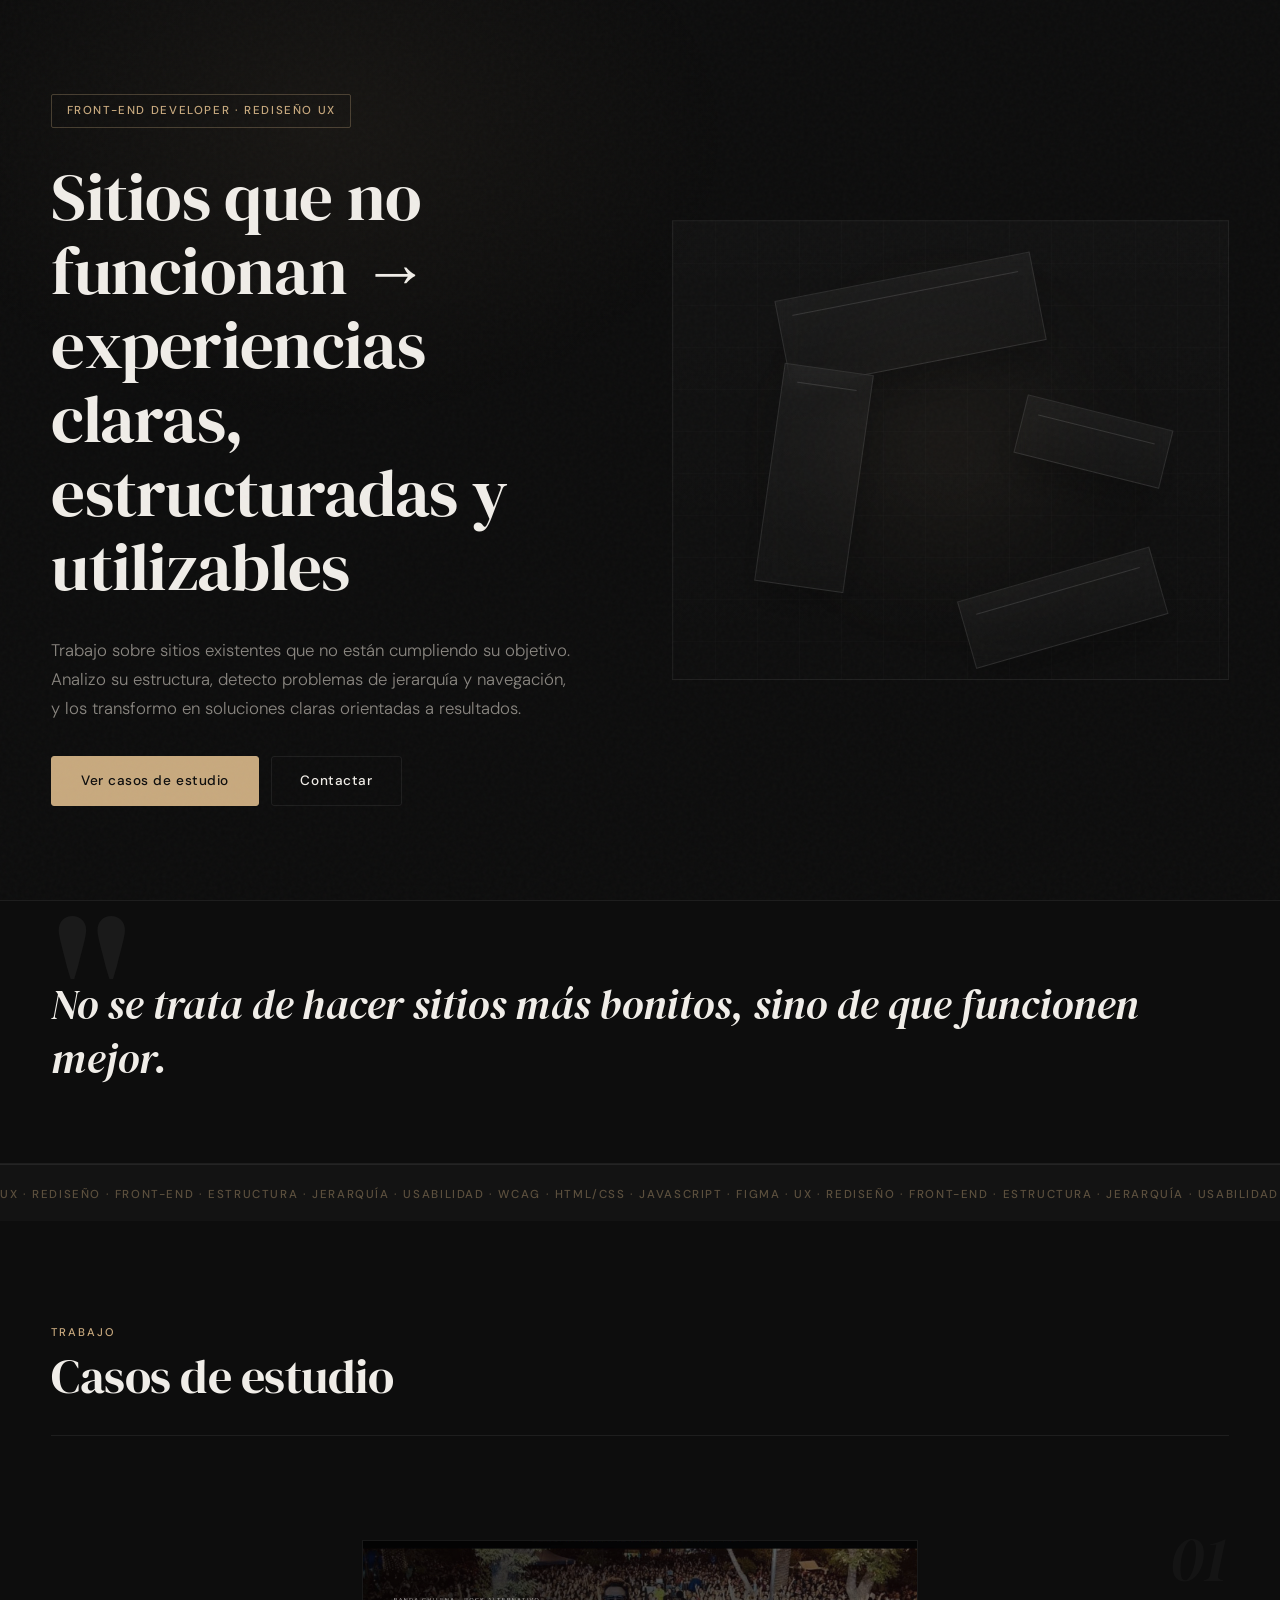
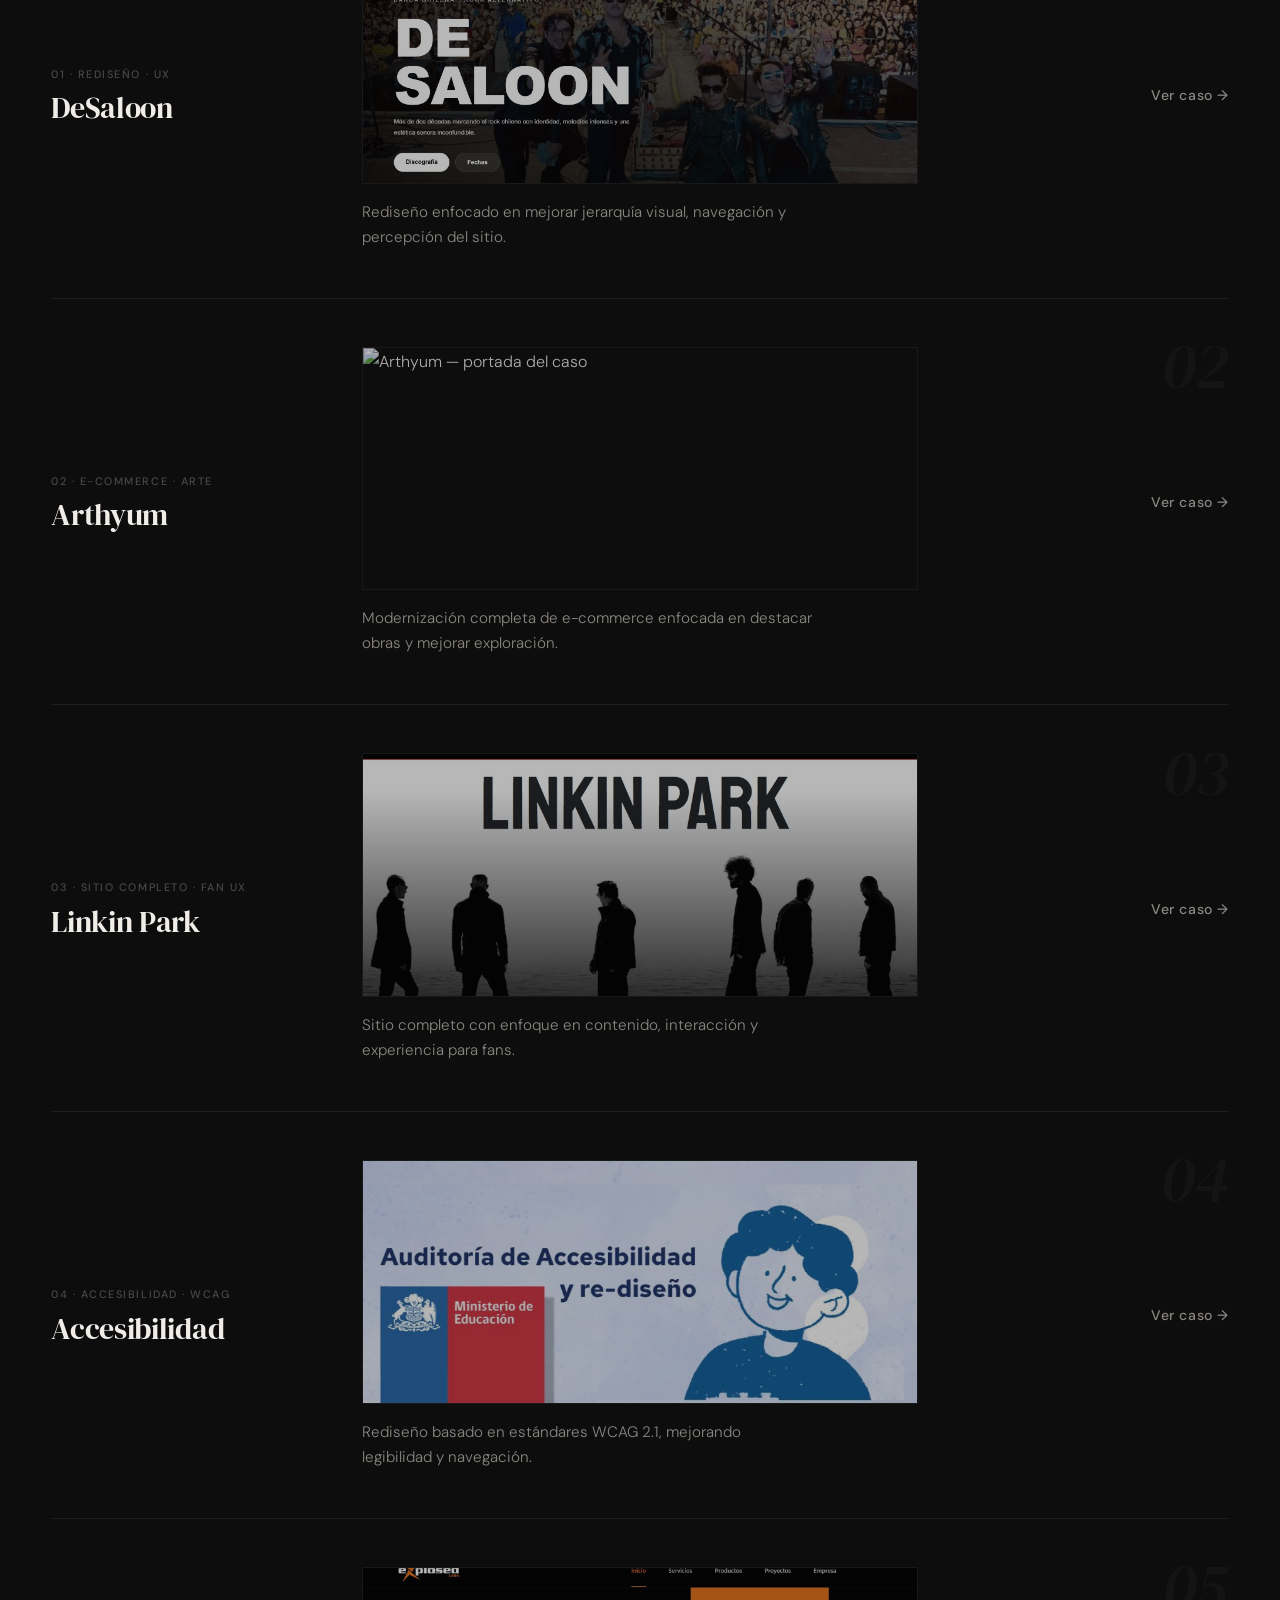
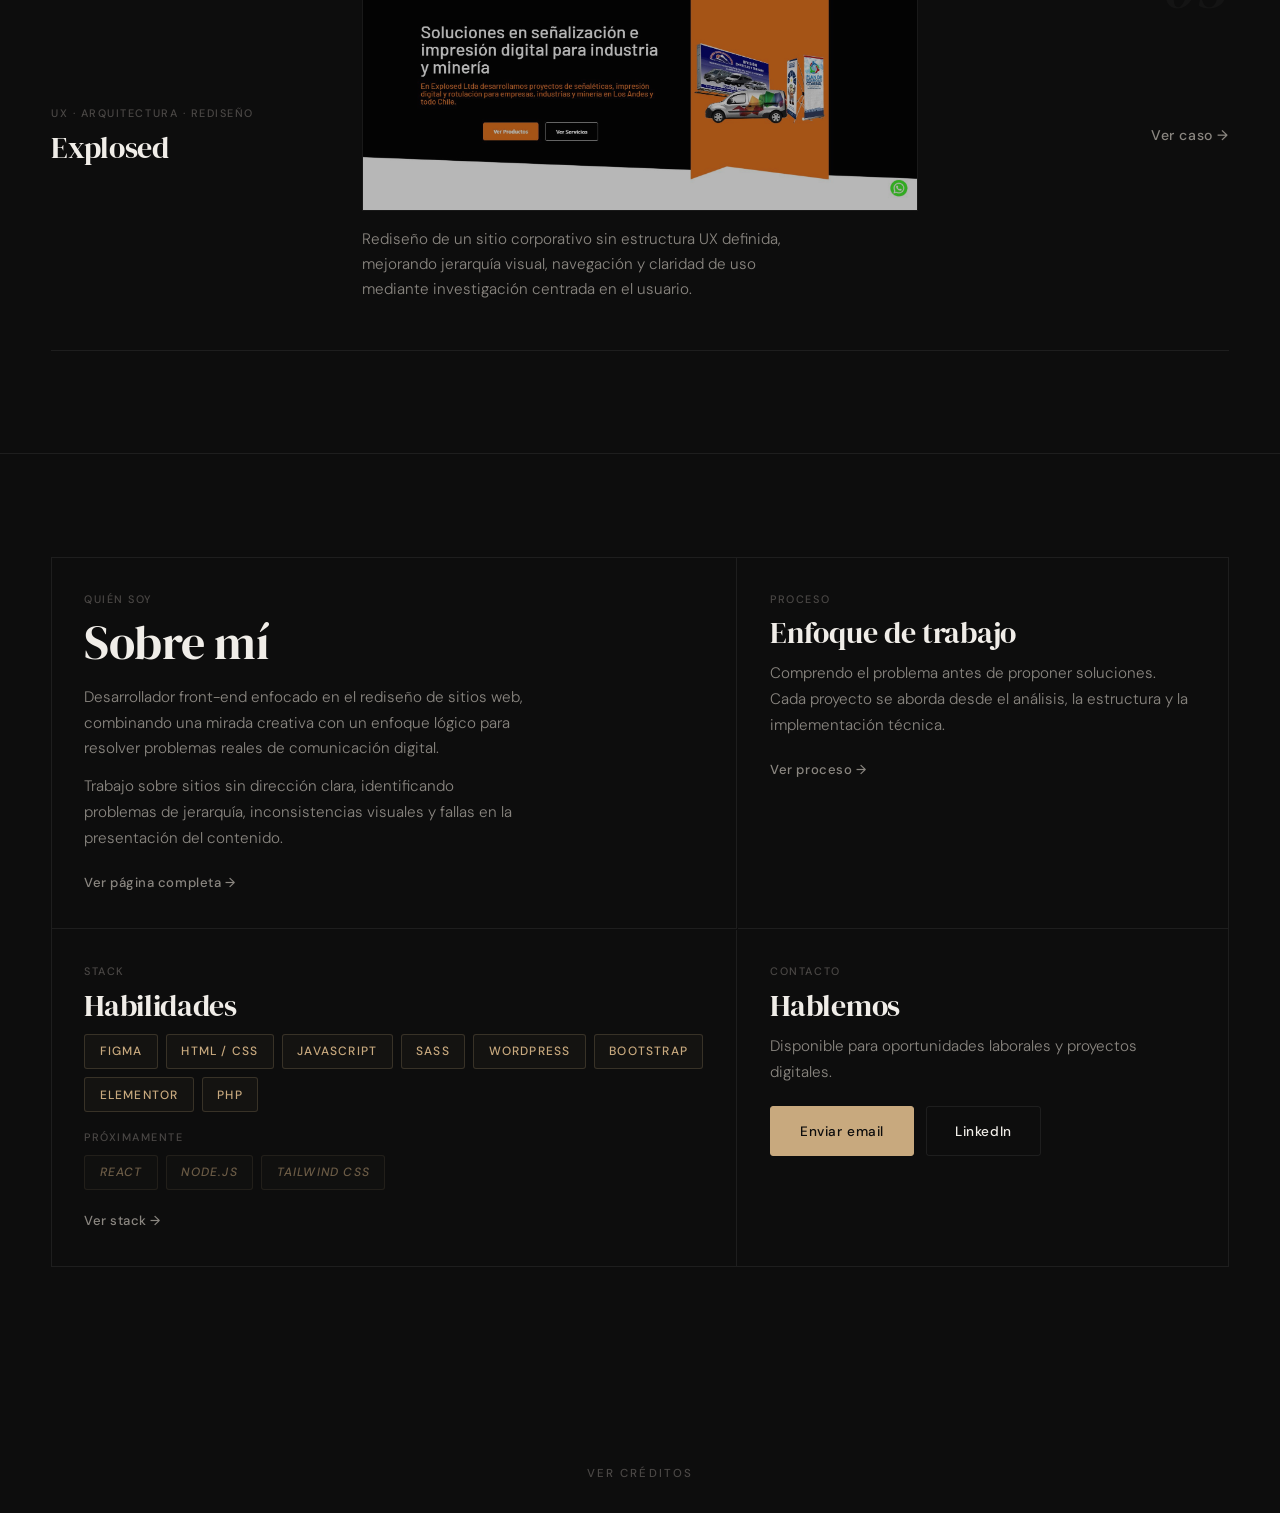
==== index.html @ 5fddbcd9 "lol" ====
<!DOCTYPE html>
<html lang="es">

<head>
    <meta charset="UTF-8">
    <title>Benjamín Sánchez — Front-end Developer</title>
    <meta name="viewport" content="width=device-width, initial-scale=1.0">
    <link href="https://fonts.googleapis.com/css2?family=DM+Sans:wght@300;400;500&family=DM+Serif+Display&display=swap"
        rel="stylesheet">
    <link rel="stylesheet" href="styles.css">
</head>

<body>

    <!-- HERO -->
    <header class="hero">
        <div class="hero-left">

            <p class="tag">Front-end Developer · Rediseño UX</p>

            <h1>
                Sitios que no funcionan →<br>
                experiencias claras, estructuradas y utilizables
            </h1>

            <p class="hero-desc">
                Trabajo sobre sitios existentes que no están cumpliendo su objetivo.
                Analizo su estructura, detecto problemas de jerarquía y navegación,
                y los transformo en soluciones claras orientadas a resultados.
            </p>

            <div class="hero-cta">
                <a href="#casos" class="btn">Ver casos de estudio</a>
                <a href="#contacto" class="btn btn-ghost">Contactar</a>
            </div>

        </div>

        <!--  <div class="hero-right">
            <div class="hero-visual-grid"></div>
        </div> -->


        <div class="hero-right">

            <div class="hero-system">

                <!-- GRID -->
                <div class="system-grid"></div>

                <!-- GUIDE LINES -->
                <div class="guide horizontal"></div>
                <div class="guide vertical"></div>

                <!-- MODULES -->
                <div class="module module-1">
                    <span></span>
                </div>

                <div class="module module-2">
                    <span></span>
                </div>

                <div class="module module-3">
                    <span></span>
                </div>

                <div class="module module-4">
                    <span></span>
                </div>

                <!-- LABEL -->
                <div class="system-label">
                    UX STRUCTURE DETECTED
                </div>

            </div>

        </div>

    </header>

    <main>
        <!-- STATEMENT -->
        <section class="statement">
            <p>
                No se trata de hacer sitios más bonitos,
                sino de que funcionen mejor.
            </p>
        </section>

        <!-- CASOS -->
        <section id="casos" class="cases">

            <div class="cases-header">
                <p class="small">Trabajo</p>
                <h2>Casos de estudio</h2>
            </div>

            <!-- CASE 1 -->
            <article class="case">
                <div class="case-meta">
                    <span class="case-tag">Rediseño · UX</span>
                    <h3>DeSaloon</h3>
                </div>

                <div class="case-visual">
                    <div class="case-cover">
                        <a href="desaloon.html"><img src="assets/imgs/desaloon/hero.JPG"
                                alt="DeSaloon — portada del caso" loading="lazy">
                        </a>
                    </div>
                    <div class="case-desc">
                        <p>Rediseño enfocado en mejorar jerarquía visual, navegación y percepción del sitio.</p>
                    </div>
                </div>

                <div class="case-link">
                    <a href="desaloon.html">Ver caso →</a>
                </div>
            </article>

            <!-- CASE 2 -->
            <article class="case">
                <div class="case-meta">
                    <span class="case-tag">E-commerce · Arte</span>
                    <h3>Arthyum</h3>
                </div>

                <div class="case-visual">
                    <div class="case-cover">
                        <img src="assets/imgs/artyum/heroearty.JPG" alt="Arthyum — portada del caso" loading="lazy">
                    </div>
                    <div class="case-desc">
                        <p>Modernización completa de e-commerce enfocada en destacar obras y mejorar exploración.</p>
                    </div>
                </div>

                <div class="case-link">
                    <a href="Artyum.html">Ver caso →</a>
                </div>
            </article>

            <!-- CASE 3 -->
            <article class="case">
                <div class="case-meta">
                    <span class="case-tag">Sitio completo · Fan UX</span>
                    <h3>Linkin Park</h3>
                </div>

                <div class="case-visual">
                    <div class="case-cover">
                        <img src="assets/imgs/lnkpark/portafolp.JPG" alt="Linkin Park — portada del caso"
                            loading="lazy">
                    </div>
                    <div class="case-desc">
                        <p>Sitio completo con enfoque en contenido, interacción y experiencia para fans.</p>
                    </div>
                </div>

                <div class="case-link">
                    <a href="Linkpark.html">Ver caso →</a>
                </div>
            </article>

            <!-- CASE 4 -->
            <article class="case">
                <div class="case-meta">
                    <span class="case-tag">Accesibilidad · WCAG</span>
                    <h3>Accesibilidad</h3>
                </div>

                <div class="case-visual">
                    <div class="case-cover">
                        <img src="assets/imgs/acces/heroaces.JPG" alt="Accesibilidad — portada del caso" loading="lazy">
                    </div>
                    <div class="case-desc">
                        <p>Rediseño basado en estándares WCAG 2.1, mejorando legibilidad y navegación.</p>
                    </div>
                </div>

                <div class="case-link">
                    <a href="Acces.html">Ver caso →</a>
                </div>
            </article>

            <article class="case">
                <div class="case-meta">
                    <span class="case-tag">UX · Arquitectura · Rediseño</span>
                    <h3>Explosed</h3>
                </div>

                <div class="case-visual">
                    <div class="case-cover">
                        <img src="assets/imgs/Explosed/Explosedhero.JPG" alt="Explosed — portada del caso"
                            loading="lazy">
                    </div>

                    <div class="case-desc">
                        <p>Rediseño de un sitio corporativo sin estructura UX definida, mejorando jerarquía visual,
                            navegación y claridad de uso mediante investigación centrada en el usuario.</p>
                    </div>
                </div>

                <div class="case-link">
                    <a href="Explosed.html">Ver caso →</a>
                </div>
            </article>

        </section>

        <!-- PERFIL -->
        <section class="profile" id="sobre">
            <div class="profile-grid">

                <!-- BIO -->
                <div class="profile-card profile-bio">
                    <span class="card-label">Quién soy</span>
                    <h2>Sobre mí</h2>
                    <p>Desarrollador front-end enfocado en el rediseño de sitios web, combinando una mirada creativa con
                        un enfoque lógico para resolver problemas reales de comunicación digital.</p>
                    <p>Trabajo sobre sitios sin dirección clara, identificando problemas de jerarquía, inconsistencias
                        visuales y fallas en la presentación del contenido.</p>
                    <a href="perfil.html#sobre" class="card-link">Ver página completa →</a>
                </div>

                <!-- MÉTODO -->
                <div class="profile-card profile-method">
                    <span class="card-label">Proceso</span>
                    <h3>Enfoque de trabajo</h3>
                    <p>Comprendo el problema antes de proponer soluciones. Cada proyecto se aborda desde el análisis, la
                        estructura y la implementación técnica.</p>
                    <a href="perfil.html#metodo" class="card-link">Ver proceso →</a>
                </div>

                <!-- SKILLS -->
                <div class="profile-card profile-skills">
                    <span class="card-label">Stack</span>
                    <h3>Habilidades</h3>
                    <ul class="profile-skills-list">
                        <li>Figma</li>
                        <li>HTML / CSS</li>
                        <li>JavaScript</li>
                        <li>Sass</li>
                        <li>WordPress</li>
                        <li>Bootstrap</li>
                        <li>Elementor</li>
                        <li>PHP</li>
                    </ul>
                    <span class="card-label" style="margin-top: 1rem; display: block;">Próximamente</span>
                    <ul class="profile-skills-list profile-skills-soon">
                        <li>React</li>
                        <li>Node.js</li>
                        <li>Tailwind CSS</li>
                    </ul>
                    <a href="perfil.html#habilidades" class="card-link">Ver stack →</a>
                </div>

                <!-- CONTACTO -->
                <div class="profile-card profile-contact">
                    <span class="card-label">Contacto</span>
                    <h3>Hablemos</h3>
                    <p>Disponible para oportunidades laborales y proyectos digitales.</p>
                    <div class="profile-contact-links">
                        <a href="mailto:tu@email.com" class="btn">Enviar email</a>
                        <a href="#" class="btn btn-ghost">LinkedIn</a>
                    </div>
                </div>

            </div>
        </section>

        <!-- ========================================
     OPEN CREDITS BUTTON
======================================== -->

        <div class="credits-trigger-wrap">
            <button class="credits-trigger" id="openCredits">
                Ver créditos
            </button>
        </div>

        <!-- ========================================
     CREDITS MODAL
======================================== -->

        <div class="credits-modal" id="creditsModal">

            <!-- CLOSE -->
            <button class="credits-close" id="closeCredits">
                ✕
            </button>

            <!-- FILM GRAIN -->
            <div class="credits-noise"></div>

            <!-- CONTENT -->
            <div class="credits-scroll">

                <div class="credits-block">

                    <p class="credits-small">
                        Portafolio diseñado y desarrollado por
                    </p>

                    <h2 class="credits-name">
                        Benjamín Sánchez
                    </h2>

                </div>

                <div class="credits-block">

                    <p class="credits-role">
                        UX Research
                    </p>

                    <p class="credits-role">
                        Front-end Development
                    </p>

                    <p class="credits-role">
                        UI Systems
                    </p>

                    <p class="credits-role">
                        Performance Optimization
                    </p>

                    <p class="credits-role">
                        Information Architecture
                    </p>

                    <p class="credits-role">
                        Motion & Interaction
                    </p>

                </div>

                <div class="credits-block">

                    <p class="credits-title">
                        Agradecimientos
                    </p>

                    <p class="credits-text">
                        A mi pareja que estuvo en los altos y bajos. Por su confianza, su apoyo y su paciencia, Te amo
                        vida mia
                    </p>

                    <p class="credits-text">
                        A mi Madre y a mi Padre
                    </p>

                    <p class="credits-text">
                        A mi circulo de amigos, gracias tambien por el apoyo, por los buenos y malos momentos, he
                        drisfrutado cada momento, gracias Martín, Maxi, Matias, Yhojan
                    </p>

                    <p class="credits-text">
                        A las personas que están, a los que no están, a los lejanos, a los que fueron, a los que
                        pasaron.
                    </p>

                    <p class="credits-text">
                        A mis profesores de todos los años, fueron increíbles
                    </p>

                    <p class="credits-text">
                        Y a todos los sitios mal estructurados
                        que me dieron algo que resolver.
                    </p>

                </div>

                <div class="credits-block">

                    <p class="credits-ending">
                        No more sections below.
                    </p>

                </div>

            </div>

        </div>

    </main>
    <footer></footer>
    <script src="script.js"></script>
</body>

</html>
---- styles.css ----
@import url('https://fonts.googleapis.com/css2?family=DM+Sans:ital,opsz,wght@0,9..40,300;0,9..40,400;0,9..40,500;1,9..40,300&family=DM+Serif+Display:ital@0;1&display=swap');

/* ── TOKENS ─────────────────────────────────────────── */
:root {
    --bg: #0d0d0d;
    --surface: #131313;
    --surface-2: #1a1a1a;
    --border: rgba(255, 255, 255, 0.07);
    --text: #f0ede8;
    --text-muted: #8a8680;
    --text-dim: #4a4745;
    --accent: #d4c5a9;
    /* warm parchment */
    --accent-2: #c8a97e;
    /* gold */
    --accent-hot: #e8d5a3;
    --serif: 'DM Serif Display', Georgia, serif;
    --sans: 'DM Sans', system-ui, sans-serif;
    --gap: clamp(4rem, 8vw, 9rem);
    --container: min(1200px, 92vw);
    --radius: 3px;
    --ease: cubic-bezier(0.16, 1, 0.3, 1);
}

/* ── RESET ───────────────────────────────────────────── */
*,
*::before,
*::after {
    box-sizing: border-box;
    margin: 0;
    padding: 0;
}

html {
    font-size: 16px;
    scroll-behavior: smooth;
    -webkit-font-smoothing: antialiased;
}

body {
    background-color: var(--bg);
    color: var(--text);
    font-family: var(--sans);
    font-weight: 300;
    line-height: 1.7;
    overflow-x: hidden;
}

/* Grain overlay — adds tactile depth */
body::before {
    content: '';
    position: fixed;
    inset: 0;
    background-image: url("data:image/svg+xml,%3Csvg viewBox='0 0 256 256' xmlns='http://www.w3.org/2000/svg'%3E%3Cfilter id='noise'%3E%3CfeTurbulence type='fractalNoise' baseFrequency='0.9' numOctaves='4' stitchTiles='stitch'/%3E%3C/filter%3E%3Crect width='100%25' height='100%25' filter='url(%23noise)' opacity='1'/%3E%3C/svg%3E");
    opacity: 0.028;
    pointer-events: none;
    z-index: 9999;
}

/* ── TYPOGRAPHY ──────────────────────────────────────── */
h1,
h2,
h3 {
    font-family: var(--serif);
    font-weight: 400;
    line-height: 1.1;
    letter-spacing: -0.01em;
}

h1 {
    font-size: clamp(2.4rem, 5.5vw, 4.2rem);
    color: var(--text);
}

h2 {
    font-size: clamp(2rem, 4vw, 3rem);
    color: var(--text);
}

h3 {
    font-size: clamp(1.4rem, 2.5vw, 1.9rem);
}

p {
    font-size: clamp(0.95rem, 1.5vw, 1.05rem);
    color: var(--text-muted);
    max-width: 60ch;
}

.small {
    font-family: var(--sans);
    font-size: 0.7rem;
    font-weight: 500;
    letter-spacing: 0.18em;
    text-transform: uppercase;
    color: var(--accent-2);
}

a {
    color: inherit;
    text-decoration: none;
}

/* ── BUTTONS ─────────────────────────────────────────── */
.btn {
    display: inline-flex;
    align-items: center;
    gap: 0.5rem;
    padding: 0.8rem 1.8rem;
    font-family: var(--sans);
    font-size: 0.85rem;
    font-weight: 500;
    letter-spacing: 0.04em;
    background: var(--accent-2);
    color: var(--bg);
    border: 1px solid var(--accent-2);
    border-radius: var(--radius);
    cursor: pointer;
    transition: background 0.25s var(--ease), color 0.25s var(--ease), transform 0.2s var(--ease), box-shadow 0.25s var(--ease);
    white-space: nowrap;
    cursor: none;
}

.btn:hover {
    background: var(--accent-hot);
    border-color: var(--accent-hot);
    transform: translateY(-1px);
    box-shadow: 0 8px 24px rgba(200, 169, 126, 0.2);
}

.btn-ghost {
    background: transparent;
    color: var(--text);
    border-color: var(--border);
}

.btn-ghost:hover {
    background: var(--surface-2);
    border-color: var(--text-dim);
    color: var(--text);
    box-shadow: none;
}

/* ── HERO ────────────────────────────────────────────── */
.hero {
    min-height: 100svh;
    display: grid;
    grid-template-columns: 1fr 1fr;
    align-items: center;
    gap: 4rem;
    padding: clamp(5rem, 10vh, 8rem) calc((100vw - var(--container)) / 2);
    padding-left: max(4vw, calc((100vw - var(--container)) / 2));
    padding-right: max(4vw, calc((100vw - var(--container)) / 2));
    position: relative;
    overflow: hidden;
}

/* Subtle radial glow top-left */
.hero::after {
    content: '';
    position: absolute;
    top: -20%;
    left: -10%;
    width: 70%;
    height: 70%;
    background: radial-gradient(ellipse at center, rgba(200, 169, 126, 0.06) 0%, transparent 65%);
    pointer-events: none;
}

.hero-left {
    display: flex;
    flex-direction: column;
    gap: 2rem;
    position: relative;
    z-index: 1;
    animation: fadeUp 0.9s var(--ease) both;
}

.tag {
    display: inline-block;
    font-size: 0.72rem;
    font-weight: 500;
    letter-spacing: 0.14em;
    text-transform: uppercase;
    color: var(--accent-2);
    padding: 0.4rem 0.9rem;
    border: 1px solid rgba(200, 169, 126, 0.3);
    border-radius: 2px;
    width: fit-content;
    animation: fadeUp 0.9s 0.1s var(--ease) both;
}

.hero-left h1 {
    animation: fadeUp 0.9s 0.2s var(--ease) both;
}

/* The → arrow in h1 — accent color */
.hero-left h1 .arrow,
.hero h1 {
    color: var(--text);
}

.hero-desc {
    font-size: clamp(0.95rem, 1.4vw, 1.05rem);
    line-height: 1.75;
    color: var(--text-muted);
    max-width: 48ch;
    animation: fadeUp 0.9s 0.3s var(--ease) both;
}

.hero-cta {
    display: flex;
    flex-wrap: wrap;
    gap: 0.75rem;
    animation: fadeUp 0.9s 0.4s var(--ease) both;
}

/* Hero right — abstract visual grid */

/* =========================================
   HERO RIGHT
========================================= */

.hero-right {
    position: relative;
    height: 520px;

    display: flex;
    align-items: center;
    justify-content: center;

    overflow: hidden;
}

/* =========================================
   SYSTEM CONTAINER
========================================= */

.hero-system {
    position: relative;

    width: 100%;
    max-width: 560px;
    height: 460px;

    border: 1px solid rgba(255, 255, 255, .06);

    background:
        linear-gradient(180deg,
            rgba(255, 255, 255, .02),
            rgba(255, 255, 255, .005));

    overflow: hidden;

    cursor: pointer;

    transition:
        border-color .8s ease,
        background .8s ease;
}

/* =========================================
   GRID
========================================= */

.system-grid {
    position: absolute;
    inset: 0;

    background:
        linear-gradient(var(--border) 1px, transparent 1px),
        linear-gradient(90deg, var(--border) 1px, transparent 1px);

    background-size: 42px 42px;

    opacity: .18;

    transition: opacity .8s ease;
    cursor: none;
}

/* =========================================
   GUIDES
========================================= */

.guide {
    position: absolute;

    opacity: 0;

    transition:
        opacity .8s ease,
        transform .8s ease;
}

/* HORIZONTAL */

.horizontal {
    top: 92px;
    left: 0;

    width: 100%;
    height: 1px;

    background:
        linear-gradient(90deg,
            transparent,
            rgba(200, 169, 126, .5),
            transparent);

    transform: scaleX(.3);
}

/* VERTICAL */

.vertical {
    top: 0;
    left: 52%;

    width: 1px;
    height: 100%;

    background:
        linear-gradient(transparent,
            rgba(200, 169, 126, .45),
            transparent);

    transform: scaleY(.3);
}

/* =========================================
   MODULES
========================================= */

.module {
    position: absolute;

    border: 1px solid rgba(255, 255, 255, .09);

    background:
        linear-gradient(180deg,
            rgba(255, 255, 255, .04),
            rgba(255, 255, 255, .015));

    backdrop-filter: blur(10px);

    box-shadow:
        0 20px 40px rgba(0, 0, 0, .25);

    transition:
        transform 1s cubic-bezier(.22, 1, .36, 1),
        width 1s cubic-bezier(.22, 1, .36, 1),
        height 1s cubic-bezier(.22, 1, .36, 1),
        border-color .8s ease,
        opacity .8s ease;
}

/* INTERNAL UI LINE */

.module span {
    position: absolute;

    left: 14px;
    right: 14px;
    top: 16px;

    height: 1px;

    background: rgba(255, 255, 255, .12);
}

/* =========================================
   CHAOTIC STATE
========================================= */

/* MAIN BLOCK */

.module-1 {
    width: 260px;
    height: 90px;

    top: 70px;
    left: 80px;

    transform:
        rotate(-11deg) translate(30px, -10px);
    cursor: none;
}

/* FLOATING CARD */

.module-2 {
    width: 150px;
    height: 60px;

    top: 210px;
    left: 320px;

    transform:
        rotate(14deg) translate(20px, -25px);
    cursor: none;
}

/* BROKEN SIDEBAR */

.module-3 {
    width: 90px;
    height: 220px;

    top: 120px;
    left: 120px;

    transform:
        rotate(8deg) translate(-20px, 30px);
    cursor: none;
}

/* RANDOM ELEMENT */

.module-4 {
    width: 200px;
    height: 70px;

    bottom: 50px;
    right: 90px;

    transform:
        rotate(-16deg) translate(20px, 20px);
    cursor: none;
}

/* =========================================
   LABEL
========================================= */

.system-label {
    position: absolute;

    bottom: 24px;
    left: 24px;

    font-size: .72rem;
    letter-spacing: .18em;

    color: rgba(255, 255, 255, .2);

    font-family: monospace;

    opacity: 0;

    transform: translateY(10px);

    transition:
        opacity .8s ease,
        transform .8s ease;
    cursor: none;
}

/* =========================================
   HOVER = STRUCTURE FOUND
========================================= */

.hero-system:hover {
    border-color: rgba(200, 169, 126, .15);

    background:
        linear-gradient(180deg,
            rgba(255, 255, 255, .03),
            rgba(255, 255, 255, .01));
}

/* GRID STRONGER */

.hero-system:hover .system-grid {
    opacity: .42;
}

/* GUIDES APPEAR */

.hero-system:hover .guide {
    opacity: 1;
}

.hero-system:hover .horizontal {
    transform: scaleX(1);
}

.hero-system:hover .vertical {
    transform: scaleY(1);
}

/* =========================================
   ORDERED STATE
========================================= */

/* HEADER */

.hero-system:hover .module-1 {
    width: 320px;
    height: 70px;

    top: 60px;
    left: 60px;

    transform:
        rotate(0deg) translate(0, 0);
}

/* CONTENT */

.hero-system:hover .module-2 {
    width: 220px;
    height: 120px;

    top: 170px;
    left: 180px;

    transform:
        rotate(0deg) translate(0, 0);
}

/* SIDEBAR */

.hero-system:hover .module-3 {
    width: 90px;
    height: 220px;

    top: 133px;
    left: 60px;

    transform:
        rotate(0deg) translate(0, 0);
}

/* FOOTER */

.hero-system:hover .module-4 {
    width: 340px;
    height: 50px;

    bottom: 60px;
    left: 60px;

    transform:
        rotate(0deg) translate(0, 0);
}

/* CLEAN STRUCTURE */

.hero-system:hover .module {
    border-color: rgba(200, 169, 126, .18);
}

/* LABEL */

.hero-system:hover .system-label {
    opacity: 1;
    transform: translateY(0);
}

/* =========================================
   GLOW
========================================= */

.hero-system::before {
    content: '';

    position: absolute;

    width: 320px;
    height: 320px;

    top: 50%;
    left: 50%;

    transform: translate(-50%, -50%);

    background:
        radial-gradient(rgba(200, 169, 126, .08),
            transparent 72%);

    filter: blur(50px);

    pointer-events: none;
}

/* ── STATEMENT ───────────────────────────────────────── */
.statement {
    padding: clamp(4rem, 6vw, 6rem) max(4vw, calc((100vw - var(--container)) / 2));
    border-top: 1px solid var(--border);
    border-bottom: 1px solid var(--border);
    position: relative;
    overflow: hidden;
}

.statement::before {
    content: '"';
    position: absolute;
    left: max(2vw, calc((100vw - var(--container)) / 2));
    top: -0.5rem;
    font-family: var(--serif);
    font-size: 12rem;
    color: var(--surface-2);
    line-height: 1;
    pointer-events: none;
    z-index: 0;
}

.statement p {
    font-family: var(--serif);
    font-style: italic;
    font-size: clamp(1.6rem, 3.5vw, 2.6rem);
    color: var(--text);
    max-width: 49ch;
    line-height: 1.3;
    position: relative;
    z-index: 1;
}

/* ── CASES ───────────────────────────────────────────── */
/* ── CASES ───────────────────────────────────────────── */
.cases {
    padding: var(--gap) max(4vw, calc((100vw - var(--container)) / 2));
}

.cases-header {
    display: flex;
    flex-direction: column;
    gap: 0.5rem;
    margin-bottom: 3.5rem;
    padding-bottom: 2rem;
    border-bottom: 1px solid var(--border);
}

.case {
    display: grid;
    grid-template-columns: 1fr 2fr 1fr;
    align-items: center;
    gap: 2rem;
    padding: 3rem 0;
    border-bottom: 1px solid var(--border);
    cursor: default;
    transition: background 0.25s var(--ease);
    position: relative;
    cursor: none;
}

.case::before {
    content: '';
    position: absolute;
    inset: 0;
    background: linear-gradient(90deg, transparent, var(--surface) 30%, var(--surface) 70%, transparent);
    opacity: 0;
    transition: opacity 0.3s var(--ease);
    pointer-events: none;
}

.case:hover::before {
    opacity: 1;
}

/* ── META ──────────────────────────────────────────────── */
.case-meta {
    display: flex;
    flex-direction: column;
    gap: 0.5rem;
}

.case-tag {
    font-size: 0.68rem;
    font-weight: 500;
    letter-spacing: 0.14em;
    text-transform: uppercase;
    color: var(--text-dim);
}

.case-meta h3 {
    color: var(--text);
    transition: color 0.2s;
}

.case:hover .case-meta h3 {
    color: var(--accent-2);
}

/* ── VISUAL (cover + desc) ─────────────────────────────── */
.case-visual {
    display: flex;
    flex-direction: column;
    gap: 1rem;
}

/* Portada */
.case-cover {
    width: 100%;
    aspect-ratio: 16 / 7;
    overflow: hidden;
    border: 1px solid var(--border);
    opacity: 0.7;
    transition: opacity 0.4s var(--ease);
}

.case-cover img {
    width: 100%;
    height: 100%;
    object-fit: cover;
    display: block;
    transition: transform 0.6s var(--ease), filter 0.4s var(--ease);
    filter: grayscale(20%);
    cursor: none;
}

.case:hover .case-cover {
    opacity: 1;
}

.case:hover .case-cover img {
    transform: scale(1.03);
    filter: grayscale(0%);
}

/* Descripción */
.case-desc p {
    font-size: 0.95rem;
    line-height: 1.65;
    color: var(--text-muted);
    max-width: 45ch;
}

/* ── LINK ──────────────────────────────────────────────── */
.case-link {
    text-align: right;
}

.case-link a {
    font-size: 0.88rem;
    font-weight: 500;
    color: var(--text-muted);
    letter-spacing: 0.04em;
    position: relative;
    transition: color 0.2s var(--ease);
    padding-bottom: 2px;
    cursor: none;
}

.case-link a::after {
    content: '';
    position: absolute;
    bottom: 0;
    left: 0;
    width: 0;
    height: 1px;
    background: var(--accent-2);
    transition: width 0.3s var(--ease);
}

.case:hover .case-link a {
    color: var(--accent-2);
}

.case:hover .case-link a::after {
    width: 100%;
}

/* ── COUNTERS ──────────────────────────────────────────── */
.cases article:nth-child(2) .case-tag::before {
    content: '01 · ';
}

.cases article:nth-child(3) .case-tag::before {
    content: '02 · ';
}

.cases article:nth-child(4) .case-tag::before {
    content: '03 · ';
}

.cases article:nth-child(5) .case-tag::before {
    content: '04 · ';
}


/* ── PROFILE (unifica about / method / skills / contact) ── */

.profile {
    padding: var(--gap) max(4vw, calc((100vw - var(--container)) / 2));
    border-top: 1px solid var(--border);
}

/* ── GRID BENTO ─────────────────────────────────────────── */
.profile-grid {
    display: grid;
    grid-template-columns: 1.4fr 1fr;
    grid-template-rows: auto auto;
    gap: 1px;
    /* gap = borde compartido */
    border: 1px solid var(--border);
}

.profile-card {
    padding: 2rem;
    border: 0 solid var(--border);
    position: relative;
    transition: background 0.25s var(--ease);
}

.profile-card:hover {
    background: var(--surface);
}

/* Separadores internos via outline en lugar de margin/gap */
.profile-bio {
    border-right: 1px solid var(--border);
    border-bottom: 1px solid var(--border);
}

.profile-method {
    border-bottom: 1px solid var(--border);
}

.profile-skills {
    border-right: 1px solid var(--border);
}

/* profile-contact: sin borde extra, queda en esquina inferior derecha */

/* ── LABEL PEQUEÑO ──────────────────────────────────────── */
.card-label {
    display: block;
    font-size: 0.68rem;
    font-weight: 500;
    letter-spacing: 0.14em;
    text-transform: uppercase;
    color: var(--text-dim);
    margin-bottom: 0.5rem;
}

/* ── TIPOGRAFÍA INTERNA ─────────────────────────────────── */
.profile-card h2 {
    margin-bottom: 1rem;
}

.profile-card h3 {
    margin-bottom: 0.75rem;
}

.profile-card p {
    font-size: 0.95rem;
    line-height: 1.7;
    color: var(--text-muted);
    max-width: 44ch;
}

.profile-card p+p {
    margin-top: 0.75rem;
}

/* ── LINK DE TARJETA ────────────────────────────────────── */
.card-link {
    display: inline-block;
    margin-top: 1.25rem;
    font-size: 0.82rem;
    font-weight: 500;
    letter-spacing: 0.04em;
    color: var(--text-muted);
    position: relative;
    padding-bottom: 2px;
    transition: color 0.2s var(--ease);
    cursor: none;
}

.card-link::after {
    content: '';
    position: absolute;
    bottom: 0;
    left: 0;
    width: 0;
    height: 1px;
    background: var(--accent-2);
    transition: width 0.3s var(--ease);
}

.profile-card:hover .card-link {
    color: var(--accent-2);
}

.profile-card:hover .card-link::after {
    width: 100%;
}

/* ── SKILLS LIST ────────────────────────────────────────── */
.profile-skills-list {
    list-style: none;
    display: flex;
    flex-wrap: wrap;
    gap: 0.5rem;
    margin-top: 0.5rem;
}

.profile-skills-list li {
    font-size: 0.75rem;
    font-weight: 500;
    letter-spacing: 0.1em;
    text-transform: uppercase;
    color: var(--accent-2);
    padding: 0.4rem 0.9rem;
    border: 1px solid rgba(200, 169, 126, 0.2);
    border-radius: var(--radius);
    background: rgba(200, 169, 126, 0.04);
    transition: background 0.2s, border-color 0.2s;
}

.profile-skills-list li:hover {
    background: rgba(200, 169, 126, 0.1);
    border-color: rgba(200, 169, 126, 0.5);
}

/* Skills "próximamente" — tono más apagado */
.profile-skills-soon li {
    opacity: 0.5;
    font-style: italic;
}

/* ── CONTACT ────────────────────────────────────────────── */
.profile-contact-links {
    display: flex;
    flex-wrap: wrap;
    gap: 0.75rem;
    margin-top: 1.25rem;
}

/* ── RESPONSIVE ─────────────────────────────────────────── */
@media (max-width: 720px) {
    .profile-grid {
        grid-template-columns: 1fr;
    }

    .profile-bio,
    .profile-method,
    .profile-skills {
        border-right: none;
        border-bottom: 1px solid var(--border);
    }
}


/* ── SCROLL REVEAL ───────────────────────────────────── */
.reveal {
    opacity: 0;
    transform: translateY(24px);
    transition: opacity 0.7s var(--ease), transform 0.7s var(--ease);
}

.reveal.visible {
    opacity: 1;
    transform: none;
}

/* ── ANIMATIONS ──────────────────────────────────────── */
@keyframes fadeUp {
    from {
        opacity: 0;
        transform: translateY(20px);
    }

    to {
        opacity: 1;
        transform: none;
    }
}

@keyframes fadeIn {
    from {
        opacity: 0;
    }

    to {
        opacity: 1;
    }
}

@keyframes float {

    0%,
    100% {
        transform: rotate(6deg) translateY(0);
    }

    50% {
        transform: rotate(6deg) translateY(-10px);
    }
}

@keyframes pulse {

    0%,
    100% {
        opacity: 1;
        transform: scale(1);
    }

    50% {
        opacity: 0.4;
        transform: scale(0.75);
    }
}

/* ── SELECTION ───────────────────────────────────────── */
::selection {
    background: rgba(200, 169, 126, 0.25);
    color: var(--text);
}

/* ── SCROLLBAR ───────────────────────────────────────── */
::-webkit-scrollbar {
    width: 6px;
}

::-webkit-scrollbar-track {
    background: var(--bg);
}

::-webkit-scrollbar-thumb {
    background: var(--surface-2);
    border-radius: 3px;
}

::-webkit-scrollbar-thumb:hover {
    background: var(--text-dim);
}

/* ── RESPONSIVE ──────────────────────────────────────── */
@media (max-width: 900px) {
    .hero {
        grid-template-columns: 1fr;
        min-height: auto;
        padding-top: 6rem;
    }

    .hero-right {
        display: none;
    }

    .case {
        grid-template-columns: 1fr;
        gap: 0.75rem;
    }

    .case-link {
        text-align: left;
    }

    .about-inner,
    .method-inner {
        grid-template-columns: 1fr;
        gap: 2rem;
    }

    .about-left {
        position: static;
    }
}

@media (max-width: 560px) {
    .hero-cta {
        flex-direction: column;
    }

    .contact-links {
        flex-direction: column;
    }

    .btn {
        justify-content: center;
    }
}


/* =========================================
   CREDITS TRIGGER
========================================= */

.credits-trigger-wrap {
    width: 100%;
    display: flex;
    justify-content: center;
    padding: 6rem 0 2rem;
}

.credits-trigger {
    background: none;
    border: none;

    color: var(--text-dim);

    font-family: var(--sans);
    font-size: 0.72rem;
    font-weight: 500;

    letter-spacing: 0.18em;
    text-transform: uppercase;

    cursor: pointer;

    transition:
        color .4s var(--ease),
        transform .4s var(--ease);
    cursor: none;
}

.credits-trigger:hover {
    color: var(--accent-2);
    transform: translateY(-2px);
}

/* =========================================
   MODAL
========================================= */

.credits-modal {
    position: fixed;
    inset: 0;

    background: rgba(8, 8, 8, .96);

    backdrop-filter: blur(14px);

    z-index: 99999;

    overflow: hidden;

    opacity: 0;
    visibility: hidden;
    pointer-events: none;

    transition:
        opacity .7s var(--ease),
        visibility .7s var(--ease);
}

.credits-modal.active {
    opacity: 1;
    visibility: visible;
    pointer-events: auto;
}

/* =========================================
   CLOSE BUTTON
========================================= */

.credits-close {
    position: absolute;

    top: 2rem;
    right: 2rem;

    width: 42px;
    height: 42px;

    display: grid;
    place-items: center;

    border: 1px solid var(--border);

    background: rgba(255, 255, 255, .02);

    color: var(--text-muted);

    border-radius: 50%;

    font-size: .9rem;

    cursor: pointer;

    transition:
        border-color .35s var(--ease),
        color .35s var(--ease),
        background .35s var(--ease),
        transform .35s var(--ease);

    z-index: 10;
}

.credits-close:hover {
    color: var(--text);

    border-color: rgba(200, 169, 126, .25);

    background: rgba(255, 255, 255, .04);

    transform: rotate(90deg);
}

/* =========================================
   SCROLL WRAPPER
========================================= */

.credits-scroll {
    position: absolute;

    left: 50%;
    bottom: -140%;

    width: min(760px, 90vw);

    transform: translateX(-50%);

    text-align: center;

    animation: none;
}

.credits-modal.active .credits-scroll {
    animation: creditsRoll 100s linear forwards;
}

/* =========================================
   BLOCKS
========================================= */

.credits-block {
    margin-bottom: 9rem;

    display: flex;
    flex-direction: column;

    align-items: center;
    justify-content: center;

    text-align: center;

}

/* =========================================
   TYPOGRAPHY
========================================= */

.credits-small {
    margin-bottom: 1.5rem;

    color: var(--accent-2);

    font-size: 0.72rem;
    font-weight: 500;

    letter-spacing: 0.18em;
    text-transform: uppercase;
}

.credits-name {
    font-size: clamp(3rem, 7vw, 5.5rem);

    line-height: .95;

    color: var(--text);

    margin-bottom: 1rem;
}

/* ROLES */

.credits-role {
    color: var(--text-muted);

    font-size: clamp(1.2rem, 2vw, 1.7rem);

    line-height: 1.9;

    letter-spacing: -0.02em;
}

/* SECTION TITLE */

.credits-title {
    margin-bottom: 2rem;

    color: var(--accent-2);

    font-size: 0.72rem;
    font-weight: 500;

    letter-spacing: 0.18em;
    text-transform: uppercase;
}

/* TEXT */

.credits-text {
    max-width: 620px;

    margin: 0 auto 1.5rem;

    color: var(--text-muted);

    font-size: clamp(1rem, 1.5vw, 1.2rem);

    line-height: 2;
}

/* END */

.credits-ending {
    color: var(--text);

    font-size: clamp(1.6rem, 3vw, 2.3rem);

    letter-spacing: -0.03em;
}

/* =========================================
   CINEMATIC FADE
========================================= */

.credits-modal::before,
.credits-modal::after {
    content: '';

    position: absolute;
    left: 0;

    width: 100%;
    height: 180px;

    z-index: 2;

    pointer-events: none;
}

.credits-modal::before {
    top: 0;

    background:
        linear-gradient(to bottom,
            rgba(8, 8, 8, 1),
            transparent);
}

.credits-modal::after {
    bottom: 0;

    background:
        linear-gradient(to top,
            rgba(8, 8, 8, 1),
            transparent);
}

/* =========================================
   ANIMATION
========================================= */

@keyframes creditsRoll {

    0% {
        transform:
            translateX(-50%) translateY(0);
    }

    100% {
        transform:
            translateX(-50%) translateY(-320%);
    }
}

/* =========================================
   MOBILE
========================================= */

@media (max-width:768px) {

    .credits-close {
        top: 1.25rem;
        right: 1.25rem;
    }

    .credits-block {
        margin-bottom: 7rem;
    }

    .credits-modal.active .credits-scroll {
        animation-duration: 80s;
    }

}
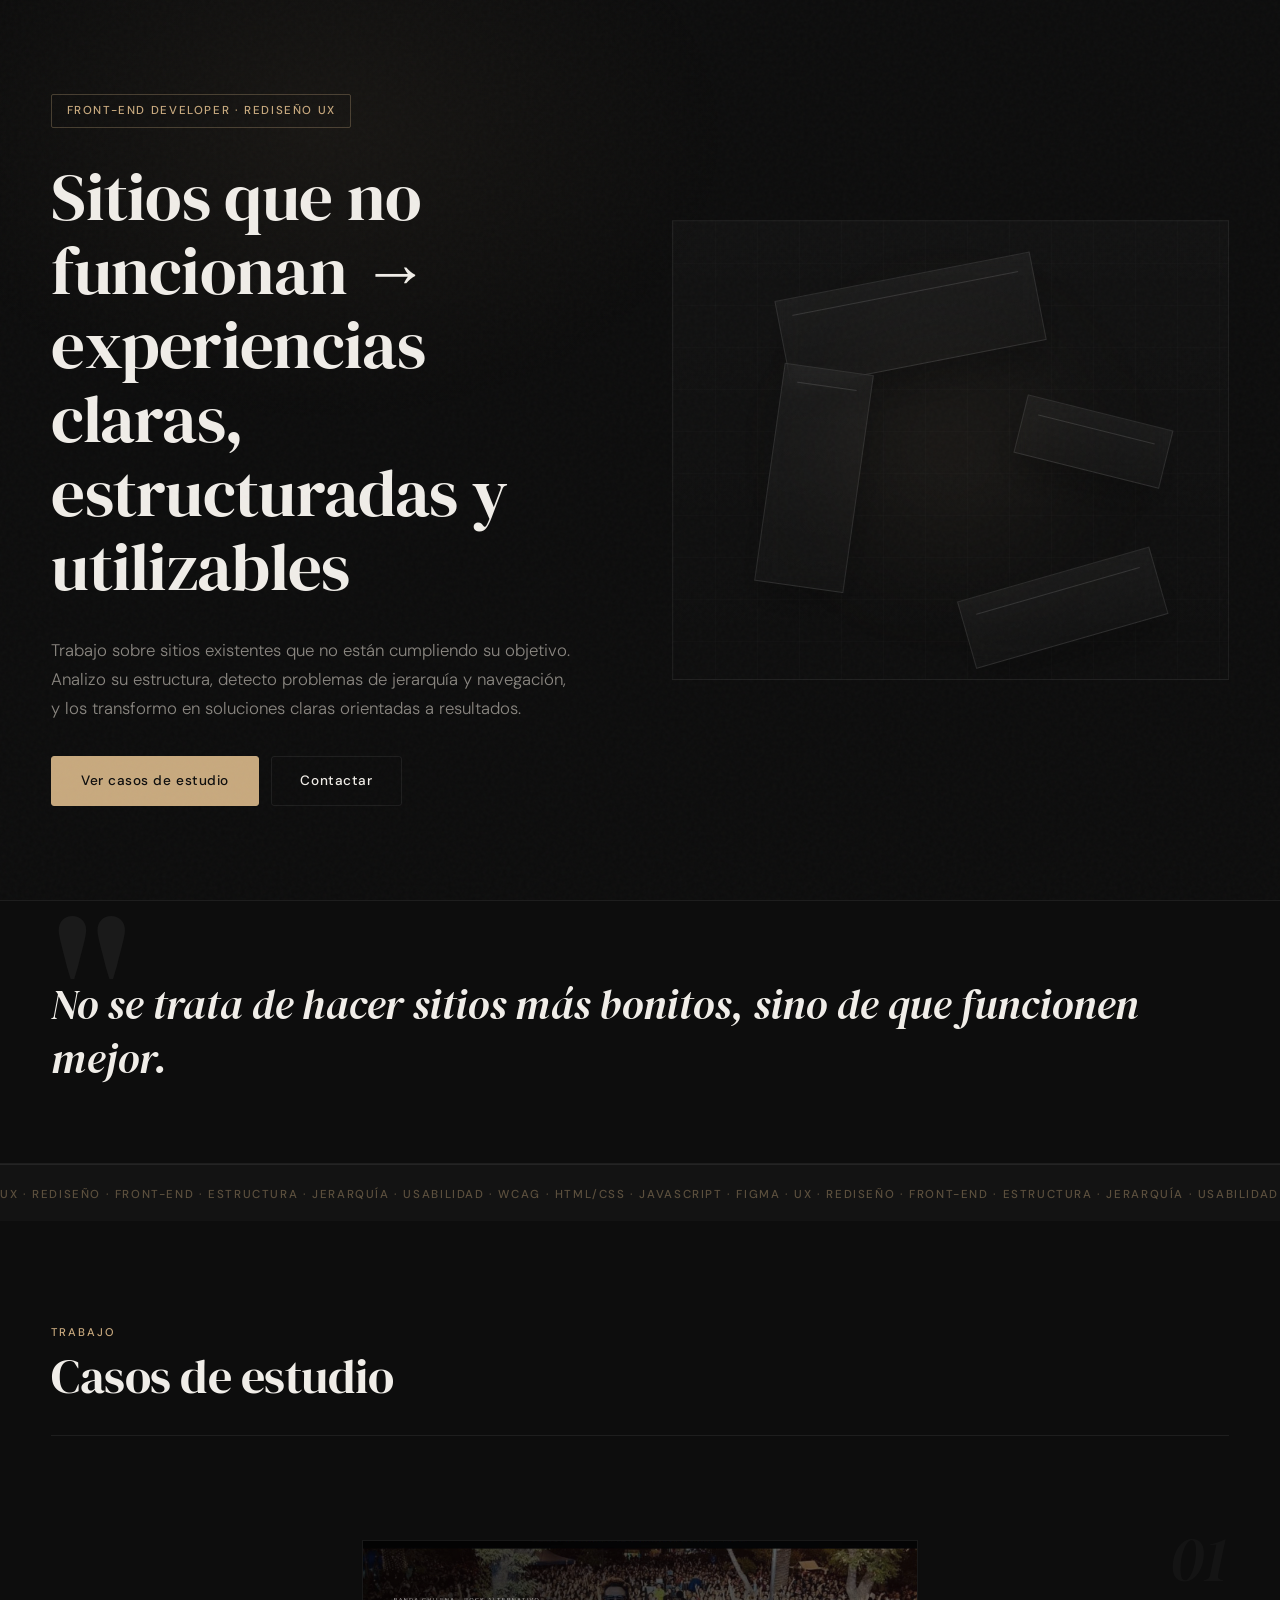
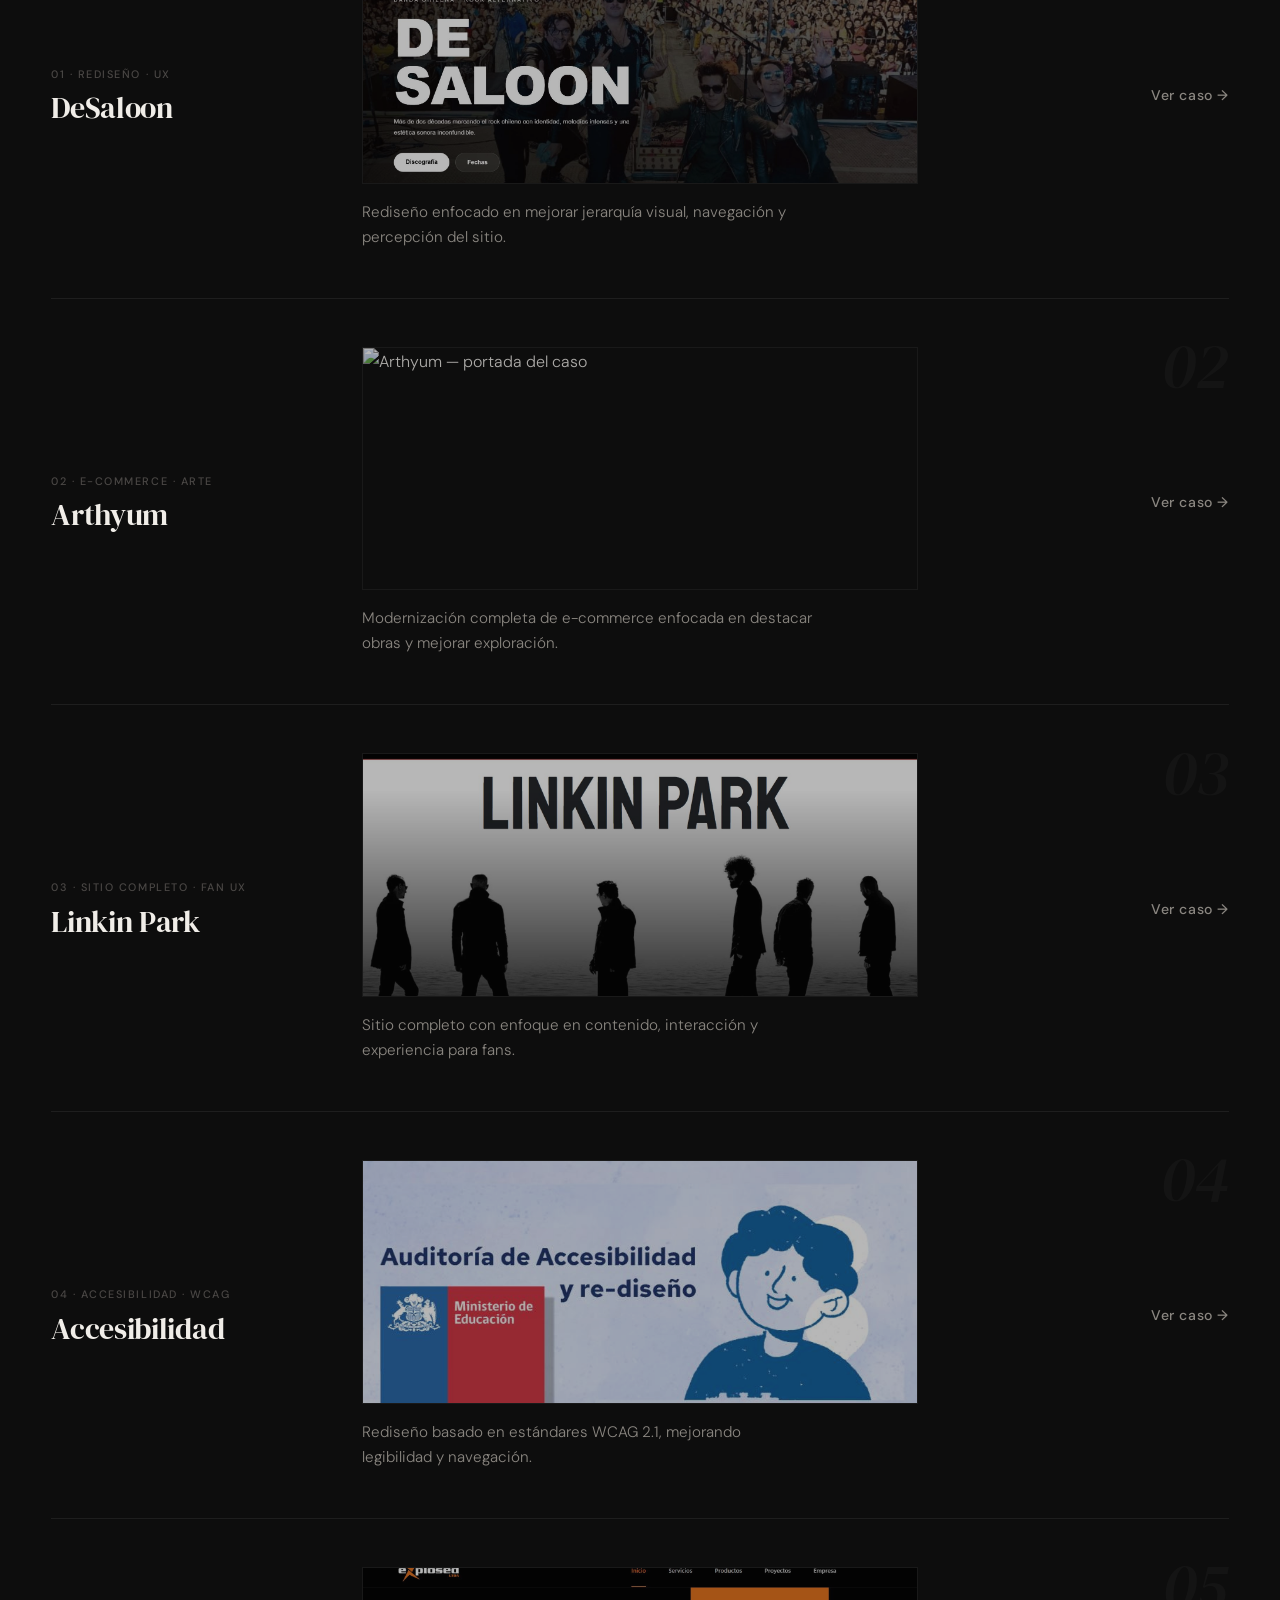
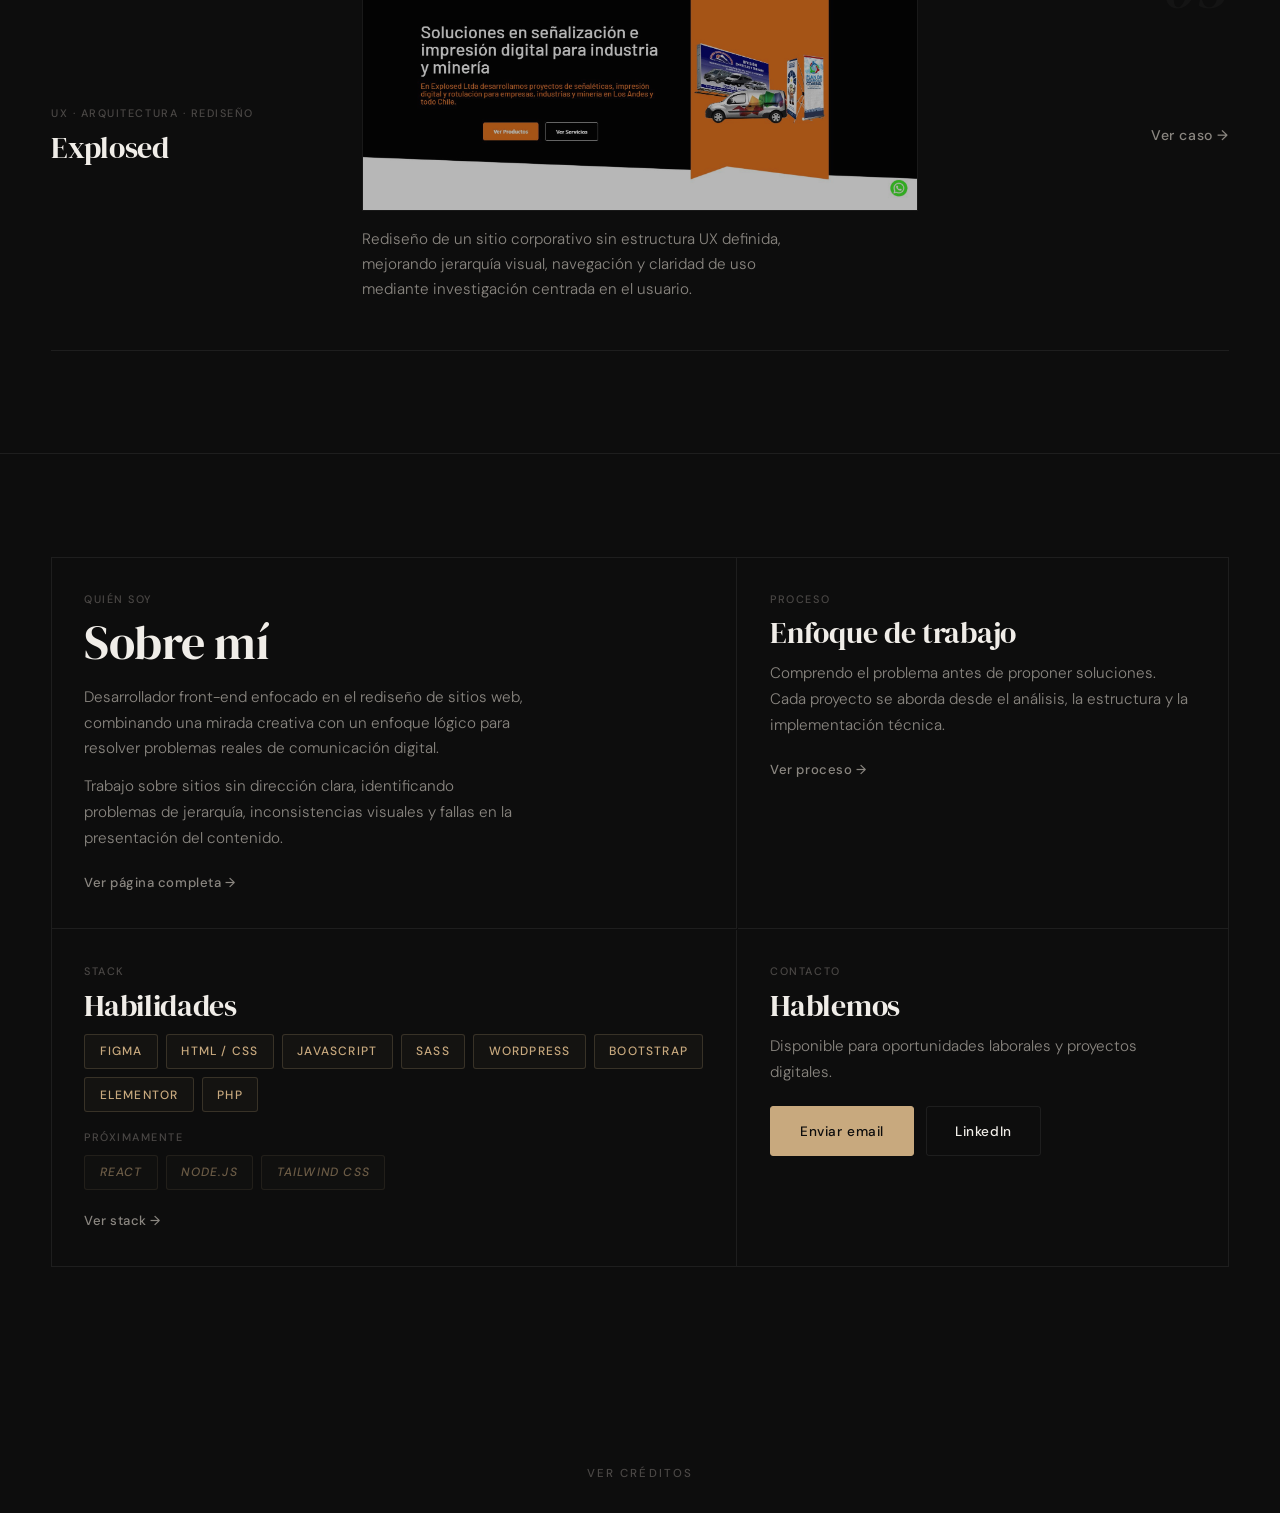
==== commit ab111e28: "about" ====
--- a/index.html
+++ b/index.html
@@ -13,6 +13,7 @@
 <body>
 
     <!-- HERO -->
+
     <header class="hero">
         <div class="hero-left">
 
@@ -221,7 +222,7 @@
                         un enfoque lógico para resolver problemas reales de comunicación digital.</p>
                     <p>Trabajo sobre sitios sin dirección clara, identificando problemas de jerarquía, inconsistencias
                         visuales y fallas en la presentación del contenido.</p>
-                    <a href="perfil.html#sobre" class="card-link">Ver página completa →</a>
+                    <a href="about.html#sobre" class="card-link">Ver página completa →</a>
                 </div>
 
                 <!-- MÉTODO -->
@@ -230,7 +231,7 @@
                     <h3>Enfoque de trabajo</h3>
                     <p>Comprendo el problema antes de proponer soluciones. Cada proyecto se aborda desde el análisis, la
                         estructura y la implementación técnica.</p>
-                    <a href="perfil.html#metodo" class="card-link">Ver proceso →</a>
+                    <a href="about.html#metodo" class="card-link">Ver proceso →</a>
                 </div>
 
                 <!-- SKILLS -->
@@ -253,7 +254,7 @@
                         <li>Node.js</li>
                         <li>Tailwind CSS</li>
                     </ul>
-                    <a href="perfil.html#habilidades" class="card-link">Ver stack →</a>
+                    <a href="about.html#habilidades" class="card-link">Ver stack →</a>
                 </div>
 
                 <!-- CONTACTO -->
--- a/styles.css
+++ b/styles.css
@@ -1380,4 +1380,379 @@
         animation-duration: 80s;
     }
 
+}
+
+/* ── PAGE HERO ───────────────────────────────────────────── */
+
+.page-hero {
+    padding: clamp(5rem, 9vw, 8rem) max(4vw, calc((100vw - var(--container)) / 2)) 4rem;
+    border-bottom: 1px solid var(--border);
+}
+
+.page-hero-inner {
+    display: flex;
+    flex-direction: column;
+    gap: 0.75rem;
+}
+
+/* ── PAGE SECTIONS ───────────────────────────────────────── */
+
+.page-section {
+    padding: clamp(3.5rem, 6vw, 6rem) max(4vw, calc((100vw - var(--container)) / 2));
+    border-bottom: 1px solid var(--border);
+}
+
+/* Fondo alternado en pares para separar visualmente las secciones */
+.page-section:nth-child(even) {
+    background: var(--surface);
+}
+
+.page-section-inner {
+    display: grid;
+    grid-template-columns: 1fr 2fr;
+    gap: 4rem;
+    align-items: start;
+}
+
+/* ── HEADER DE SECCIÓN ───────────────────────────────────── */
+
+.page-section-header {
+    display: flex;
+    flex-direction: column;
+    gap: 0.5rem;
+    position: sticky;
+    top: 4rem;
+    /* queda anclado mientras scrolleas el body */
+}
+
+/* ── BODY DE SECCIÓN ─────────────────────────────────────── */
+
+.page-section-body {
+    display: flex;
+    flex-direction: column;
+    gap: 1.25rem;
+}
+
+.page-section-body p {
+    border-left: 2px solid var(--border);
+    padding-left: 1.5rem;
+    transition: border-color 0.3s var(--ease);
+}
+
+.page-section-body p:hover {
+    border-color: var(--accent-2);
+}
+
+/* ── SKILLS (reutiliza clases de profile-section.css) ────── */
+
+.page-skills-soon {
+    display: block;
+    margin-top: 1.25rem;
+}
+
+/* ── CONTACTO ────────────────────────────────────────────── */
+
+.page-contact-links {
+    display: flex;
+    flex-wrap: wrap;
+    gap: 0.75rem;
+    margin-top: 0.5rem;
+}
+
+/* ── RESPONSIVE ──────────────────────────────────────────── */
+
+@media (max-width: 720px) {
+    .page-section-inner {
+        grid-template-columns: 1fr;
+        gap: 1.5rem;
+    }
+
+    .page-section-header {
+        position: static;
+    }
+}
+
+/* ── ABOUT PAGE ──────────────────────────────────────────── */
+
+.about-page {
+    overflow-x: hidden;
+}
+
+.section-wide {
+    padding: clamp(4rem, 7vw, 7rem) max(4vw, calc((100vw - var(--container)) / 2));
+    border-top: 1px solid var(--border);
+}
+
+.section-narrow {
+    padding: clamp(4rem, 7vw, 7rem) max(4vw, calc((100vw - var(--container)) / 2));
+    border-top: 1px solid var(--border);
+    max-width: calc(var(--container) * 0.65);
+}
+
+/* ── HERO ────────────────────────────────────────────────── */
+
+.about-hero {
+    padding: clamp(6rem, 10vw, 10rem) max(4vw, calc((100vw - var(--container)) / 2)) clamp(4rem, 6vw, 6rem);
+}
+
+.about-hero-top {
+    margin-bottom: 2rem;
+}
+
+.about-hero-content {
+    display: flex;
+    flex-direction: column;
+    gap: 1.5rem;
+    max-width: 72ch;
+}
+
+.about-intro {
+    font-size: clamp(1rem, 1.6vw, 1.15rem) !important;
+    color: var(--text-muted);
+    border-left: 2px solid var(--accent-2);
+    padding-left: 1.5rem;
+}
+
+/* ── MANIFESTO ───────────────────────────────────────────── */
+
+.about-manifesto {
+    background: var(--surface);
+}
+
+.manifesto-grid {
+    display: grid;
+    grid-template-columns: 1fr 1.4fr;
+    gap: 5rem;
+    align-items: start;
+}
+
+.manifesto-left {
+    display: flex;
+    flex-direction: column;
+    gap: 0.75rem;
+    position: sticky;
+    top: 4rem;
+}
+
+.manifesto-right {
+    display: flex;
+    flex-direction: column;
+    gap: 1.25rem;
+}
+
+.manifesto-right p {
+    border-left: 2px solid var(--border);
+    padding-left: 1.5rem;
+    transition: border-color 0.3s var(--ease);
+}
+
+.manifesto-right p:hover {
+    border-color: var(--accent-2);
+}
+
+/* ── PROCESO ─────────────────────────────────────────────── */
+
+.process-header {
+    display: flex;
+    flex-direction: column;
+    gap: 0.5rem;
+    margin-bottom: 3rem;
+}
+
+.process-grid {
+    display: grid;
+    grid-template-columns: repeat(3, 1fr);
+    gap: 1px;
+    border: 1px solid var(--border);
+}
+
+.process-card {
+    padding: 2.5rem 2rem;
+    display: flex;
+    flex-direction: column;
+    gap: 1rem;
+    background: var(--bg);
+    transition: background 0.25s var(--ease);
+}
+
+.process-card+.process-card {
+    border-left: 1px solid var(--border);
+}
+
+.process-card:hover {
+    background: var(--surface);
+}
+
+.process-number {
+    font-family: var(--serif);
+    font-size: 2.5rem;
+    color: var(--accent-2);
+    opacity: 0.4;
+    line-height: 1;
+}
+
+.process-card h3 {
+    font-size: 1.1rem;
+    color: var(--text);
+}
+
+.process-card p {
+    font-size: 0.92rem;
+}
+
+/* ── TECH ────────────────────────────────────────────────── */
+
+.about-tech {
+    background: var(--surface);
+}
+
+.tech-layout {
+    display: grid;
+    grid-template-columns: 1fr 1fr;
+    gap: 5rem;
+    align-items: center;
+}
+
+.tech-copy {
+    display: flex;
+    flex-direction: column;
+    gap: 1.25rem;
+    position: sticky;
+    top: 4rem;
+}
+
+.tech-stack {
+    display: flex;
+    flex-wrap: wrap;
+    gap: 0.5rem;
+    align-content: start;
+}
+
+.tech-item {
+    font-size: 0.75rem;
+    font-weight: 500;
+    letter-spacing: 0.1em;
+    text-transform: uppercase;
+    color: var(--accent-2);
+    padding: 0.5rem 1rem;
+    border: 1px solid rgba(200, 169, 126, 0.2);
+    border-radius: var(--radius);
+    background: rgba(200, 169, 126, 0.04);
+    transition: background 0.2s var(--ease), border-color 0.2s var(--ease);
+}
+
+.tech-item:hover {
+    background: rgba(200, 169, 126, 0.1);
+    border-color: rgba(200, 169, 126, 0.5);
+}
+
+.tech-item--soon {
+    opacity: 0.4;
+    font-style: italic;
+}
+
+/* ── INSPIRACIÓN ─────────────────────────────────────────── */
+
+.inspiration-grid {
+    display: grid;
+    grid-template-columns: 1fr 1.4fr;
+    gap: 5rem;
+    align-items: start;
+}
+
+.inspiration-copy {
+    display: flex;
+    flex-direction: column;
+    gap: 0.75rem;
+    position: sticky;
+    top: 4rem;
+}
+
+.inspiration-text {
+    display: flex;
+    flex-direction: column;
+    gap: 1.25rem;
+}
+
+.inspiration-text p {
+    border-left: 2px solid var(--border);
+    padding-left: 1.5rem;
+    transition: border-color 0.3s var(--ease);
+}
+
+.inspiration-text p:hover {
+    border-color: var(--accent-2);
+}
+
+/* ── CONTACTO ────────────────────────────────────────────── */
+
+.about-contact {
+    display: flex;
+    flex-direction: column;
+    gap: 1.5rem;
+}
+
+.about-contact h2 {
+    font-size: clamp(1.8rem, 3.5vw, 2.8rem);
+}
+
+.contact-links {
+    display: flex;
+    flex-wrap: wrap;
+    gap: 0.75rem;
+    margin-top: 0.5rem;
+}
+
+/* ── REVEAL ANIMATION ────────────────────────────────────── */
+
+.reveal {
+    opacity: 0;
+    transform: translateY(20px);
+    transition:
+        opacity 0.7s var(--ease),
+        transform 0.7s var(--ease);
+}
+
+.reveal.visible {
+    opacity: 1;
+    transform: translateY(0);
+}
+
+.reveal[data-delay="1"] {
+    transition-delay: 0.1s;
+}
+
+.reveal[data-delay="2"] {
+    transition-delay: 0.2s;
+}
+
+.reveal[data-delay="3"] {
+    transition-delay: 0.3s;
+}
+
+/* ── RESPONSIVE ──────────────────────────────────────────── */
+
+@media (max-width: 860px) {
+
+    .manifesto-grid,
+    .tech-layout,
+    .inspiration-grid {
+        grid-template-columns: 1fr;
+        gap: 2.5rem;
+    }
+
+    .manifesto-left,
+    .tech-copy,
+    .inspiration-copy {
+        position: static;
+    }
+
+    .process-grid {
+        grid-template-columns: 1fr;
+    }
+
+    .process-card+.process-card {
+        border-left: none;
+        border-top: 1px solid var(--border);
+    }
 }
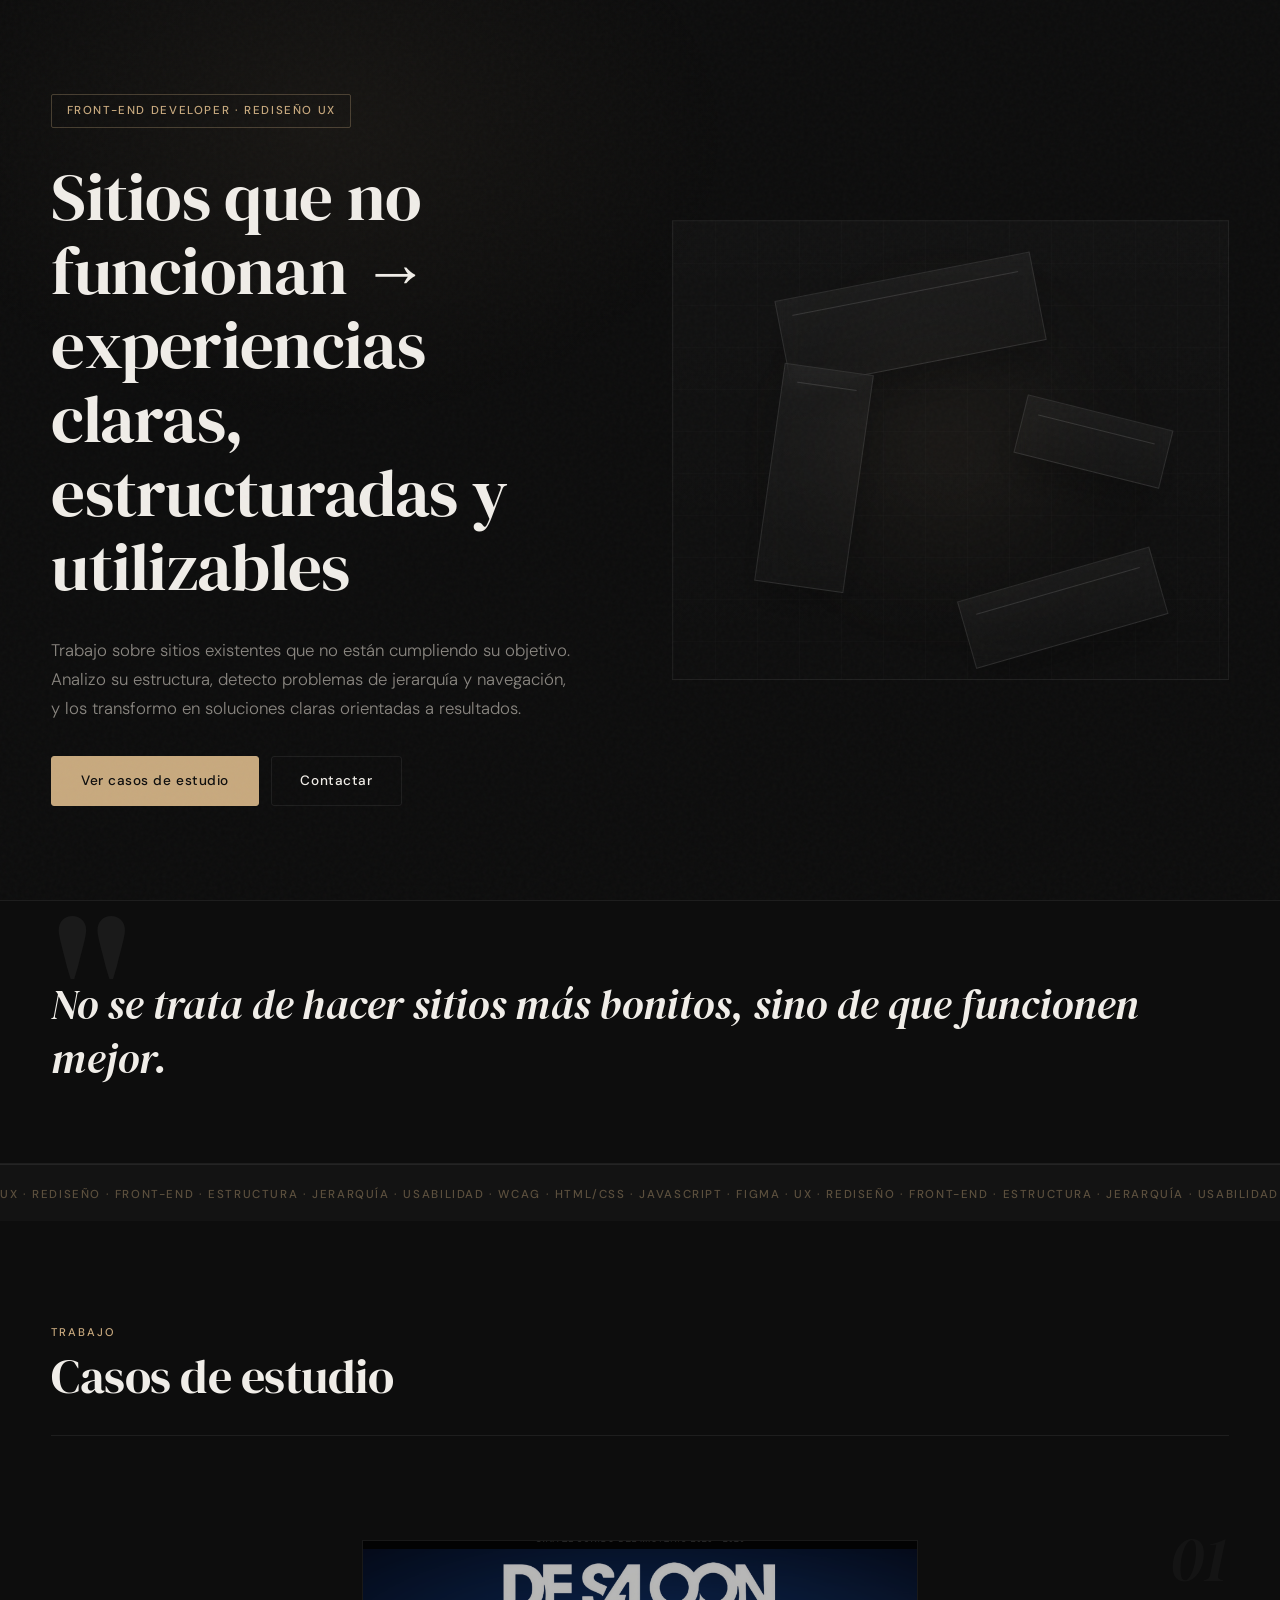
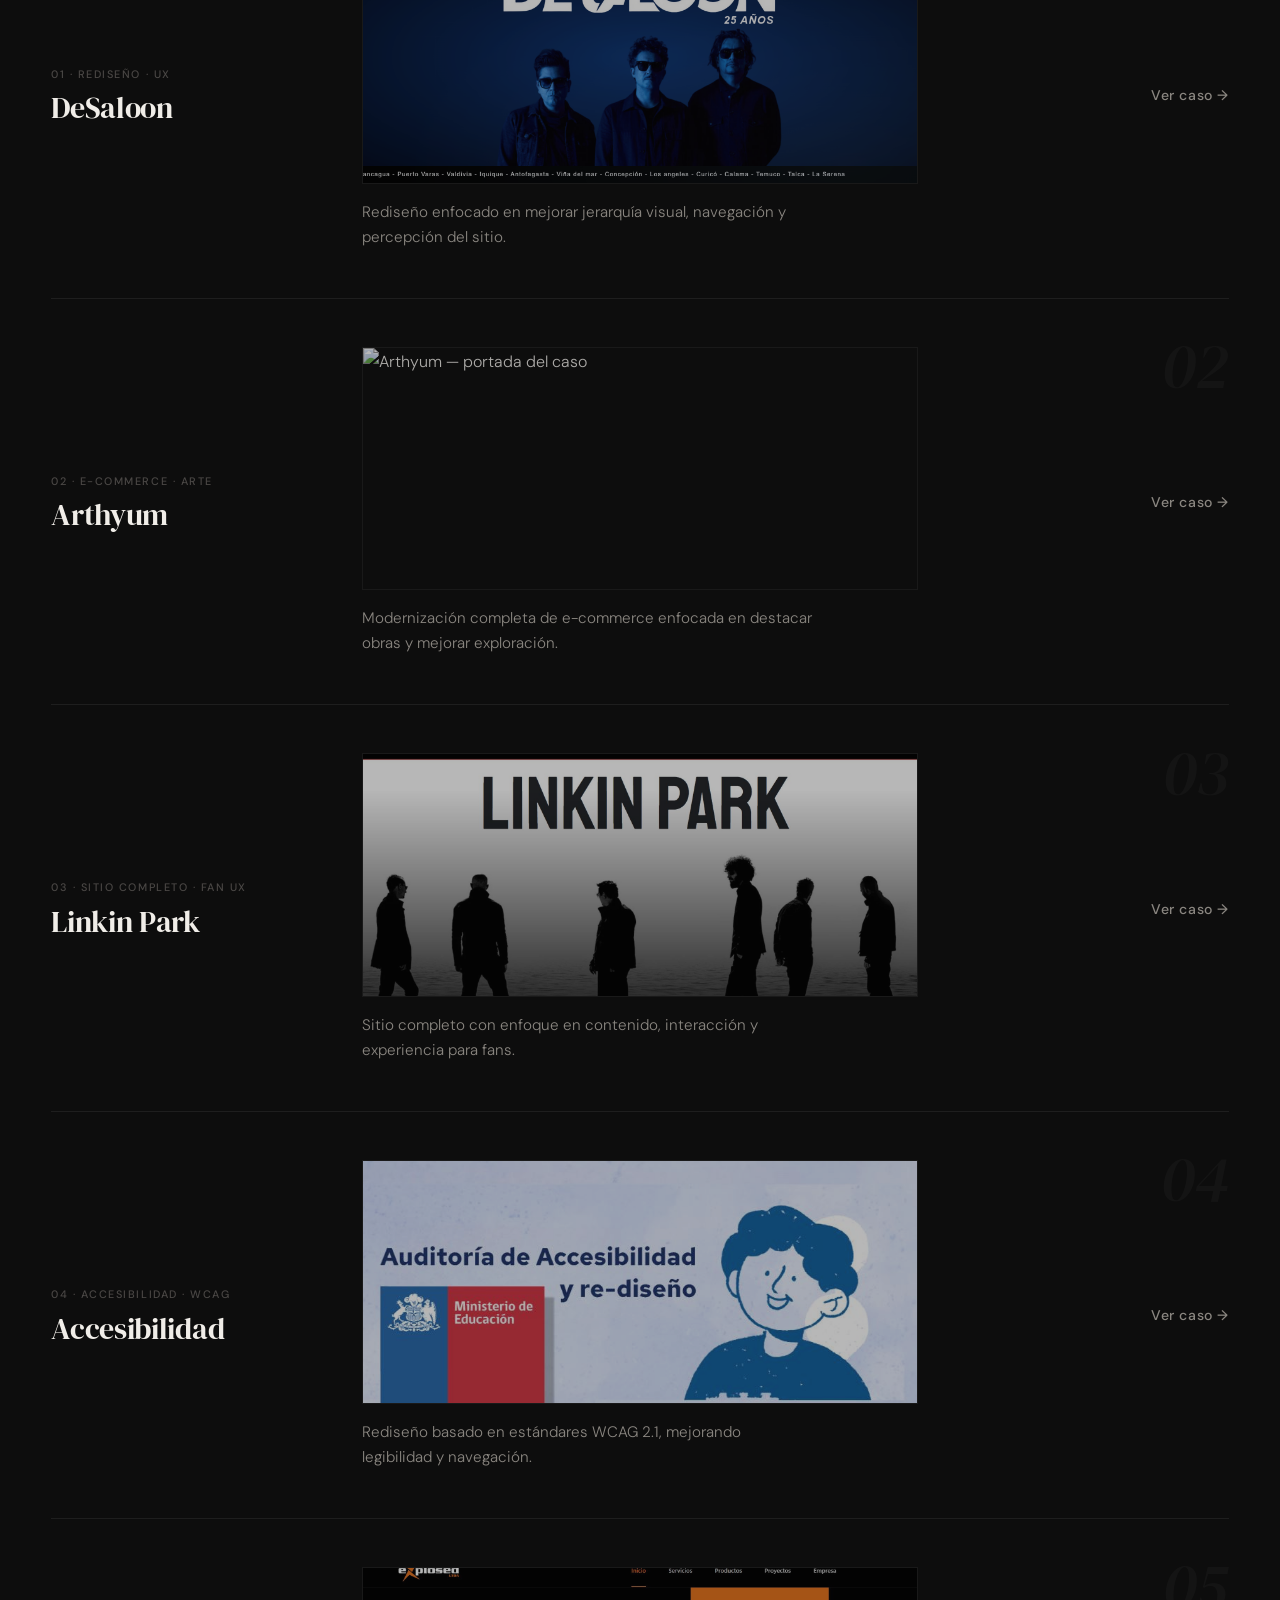
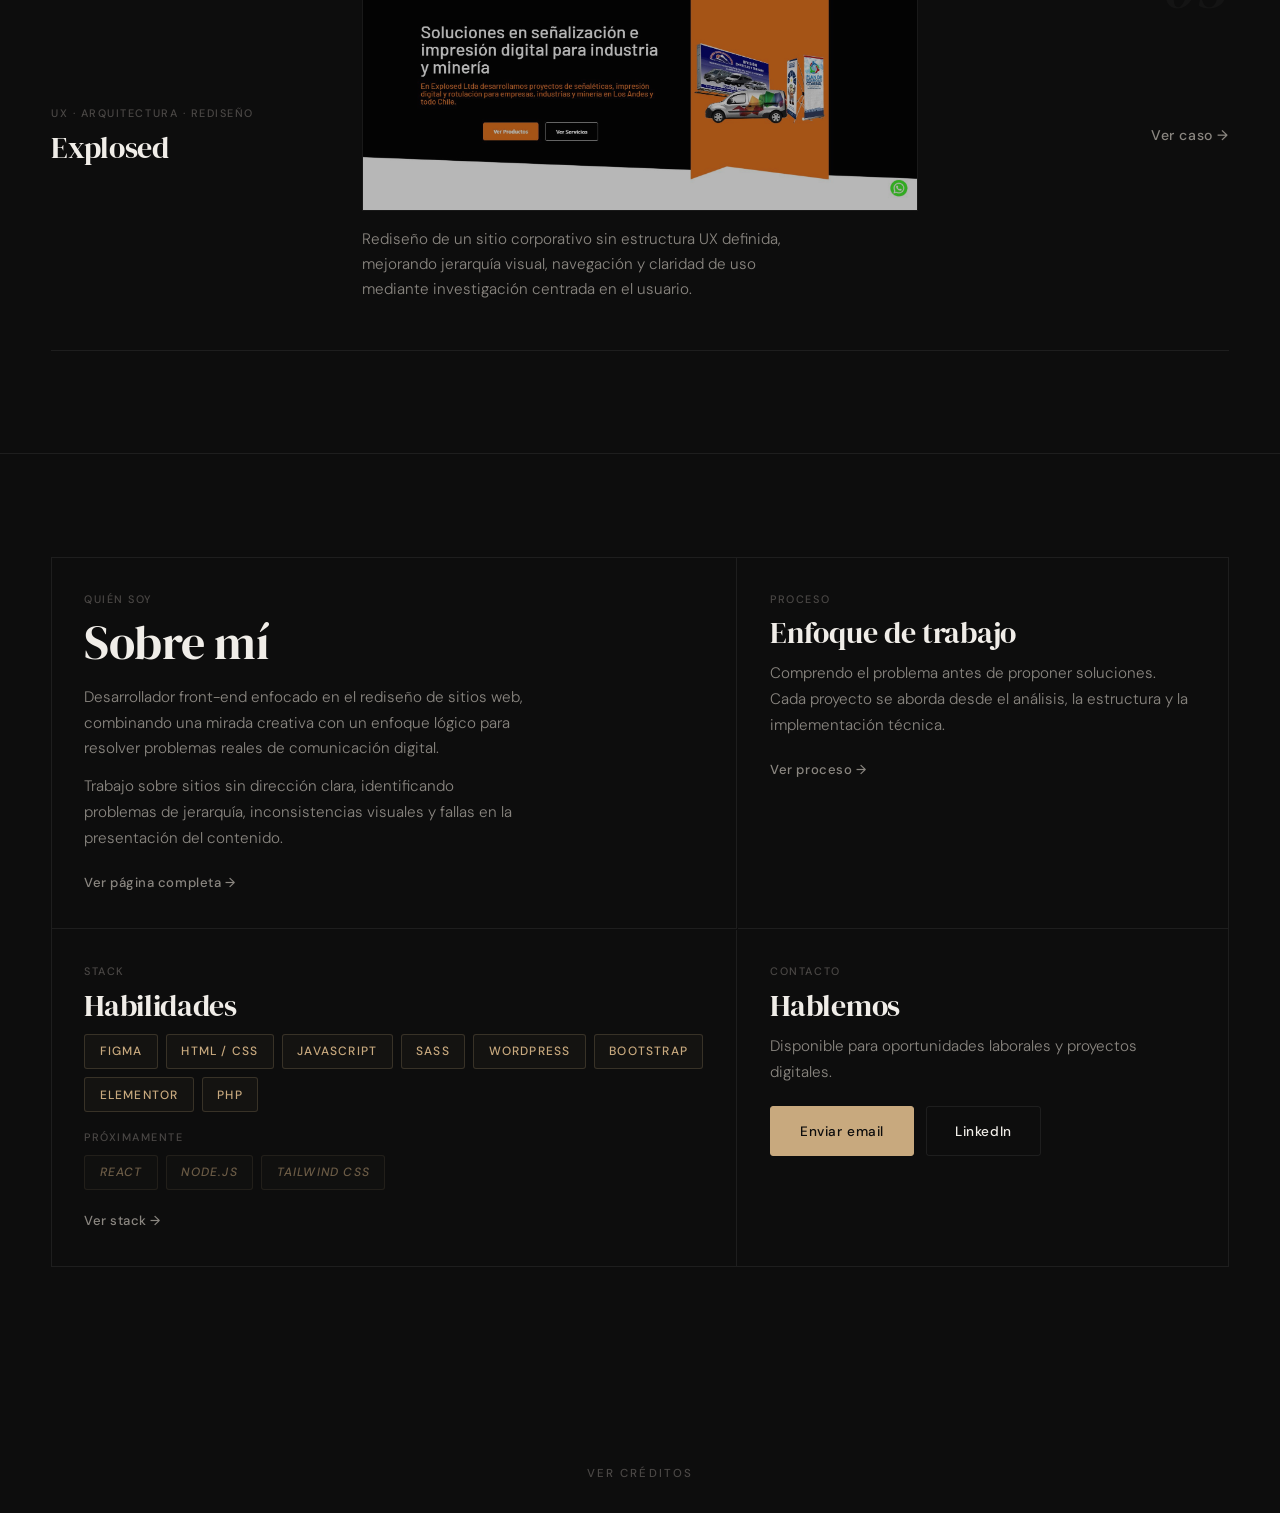
==== commit b39549da: "desa" ====
--- a/index.html
+++ b/index.html
@@ -107,7 +107,7 @@
 
                 <div class="case-visual">
                     <div class="case-cover">
-                        <a href="desaloon.html"><img src="assets/imgs/desaloon/hero.JPG"
+                        <a href="desaloon.html"><img src="assets/imgs/desaloon/hero5.png"
                                 alt="DeSaloon — portada del caso" loading="lazy">
                         </a>
                     </div>
--- a/styles.css
+++ b/styles.css
@@ -1491,19 +1491,31 @@
 
 /* ── HERO ────────────────────────────────────────────────── */
 
+/* ── ABOUT HERO ──────────────────────────────────────────── */
+
 .about-hero {
-    padding: clamp(6rem, 10vw, 10rem) max(4vw, calc((100vw - var(--container)) / 2)) clamp(4rem, 6vw, 6rem);
+    padding: clamp(7rem, 11vw, 10rem) max(4vw, calc((100vw - var(--container)) / 2)) clamp(3rem, 5vw, 5rem);
+    border-bottom: 1px solid var(--border);
 }
 
 .about-hero-top {
     margin-bottom: 2rem;
 }
 
+.about-hero-grid {
+    display: grid;
+    grid-template-columns: 2fr 1fr;
+    align-content: stretch;
+    align-items: center;
+    justify-items: center;
+}
+
 .about-hero-content {
     display: flex;
     flex-direction: column;
     gap: 1.5rem;
-    max-width: 72ch;
+    max-width: 52ch;
+    margin-bottom: 2rem;
 }
 
 .about-intro {
@@ -1511,6 +1523,41 @@
     color: var(--text-muted);
     border-left: 2px solid var(--accent-2);
     padding-left: 1.5rem;
+}
+
+/* ── FOTO ────────────────────────────────────────────────── */
+
+.about-hero-photo {
+    width: clamp(180px, 22vw, 280px);
+    aspect-ratio: 3 / 4;
+    overflow: hidden;
+    border: 2px solid var(--accent-2);
+    flex-shrink: 0;
+}
+
+.about-hero-photo img {
+    width: 100%;
+    height: 100%;
+    object-fit: cover;
+    display: block;
+    filter: grayscale(20%);
+    transition: filter 0.4s var(--ease);
+}
+
+.about-hero-photo:hover img {
+    filter: grayscale(0%);
+}
+
+/* Responsive */
+@media (max-width: 680px) {
+    .about-hero-grid {
+        grid-template-columns: 1fr;
+    }
+
+    .about-hero-photo {
+        width: 100%;
+        aspect-ratio: 4 / 3;
+    }
 }
 
 /* ── MANIFESTO ───────────────────────────────────────────── */
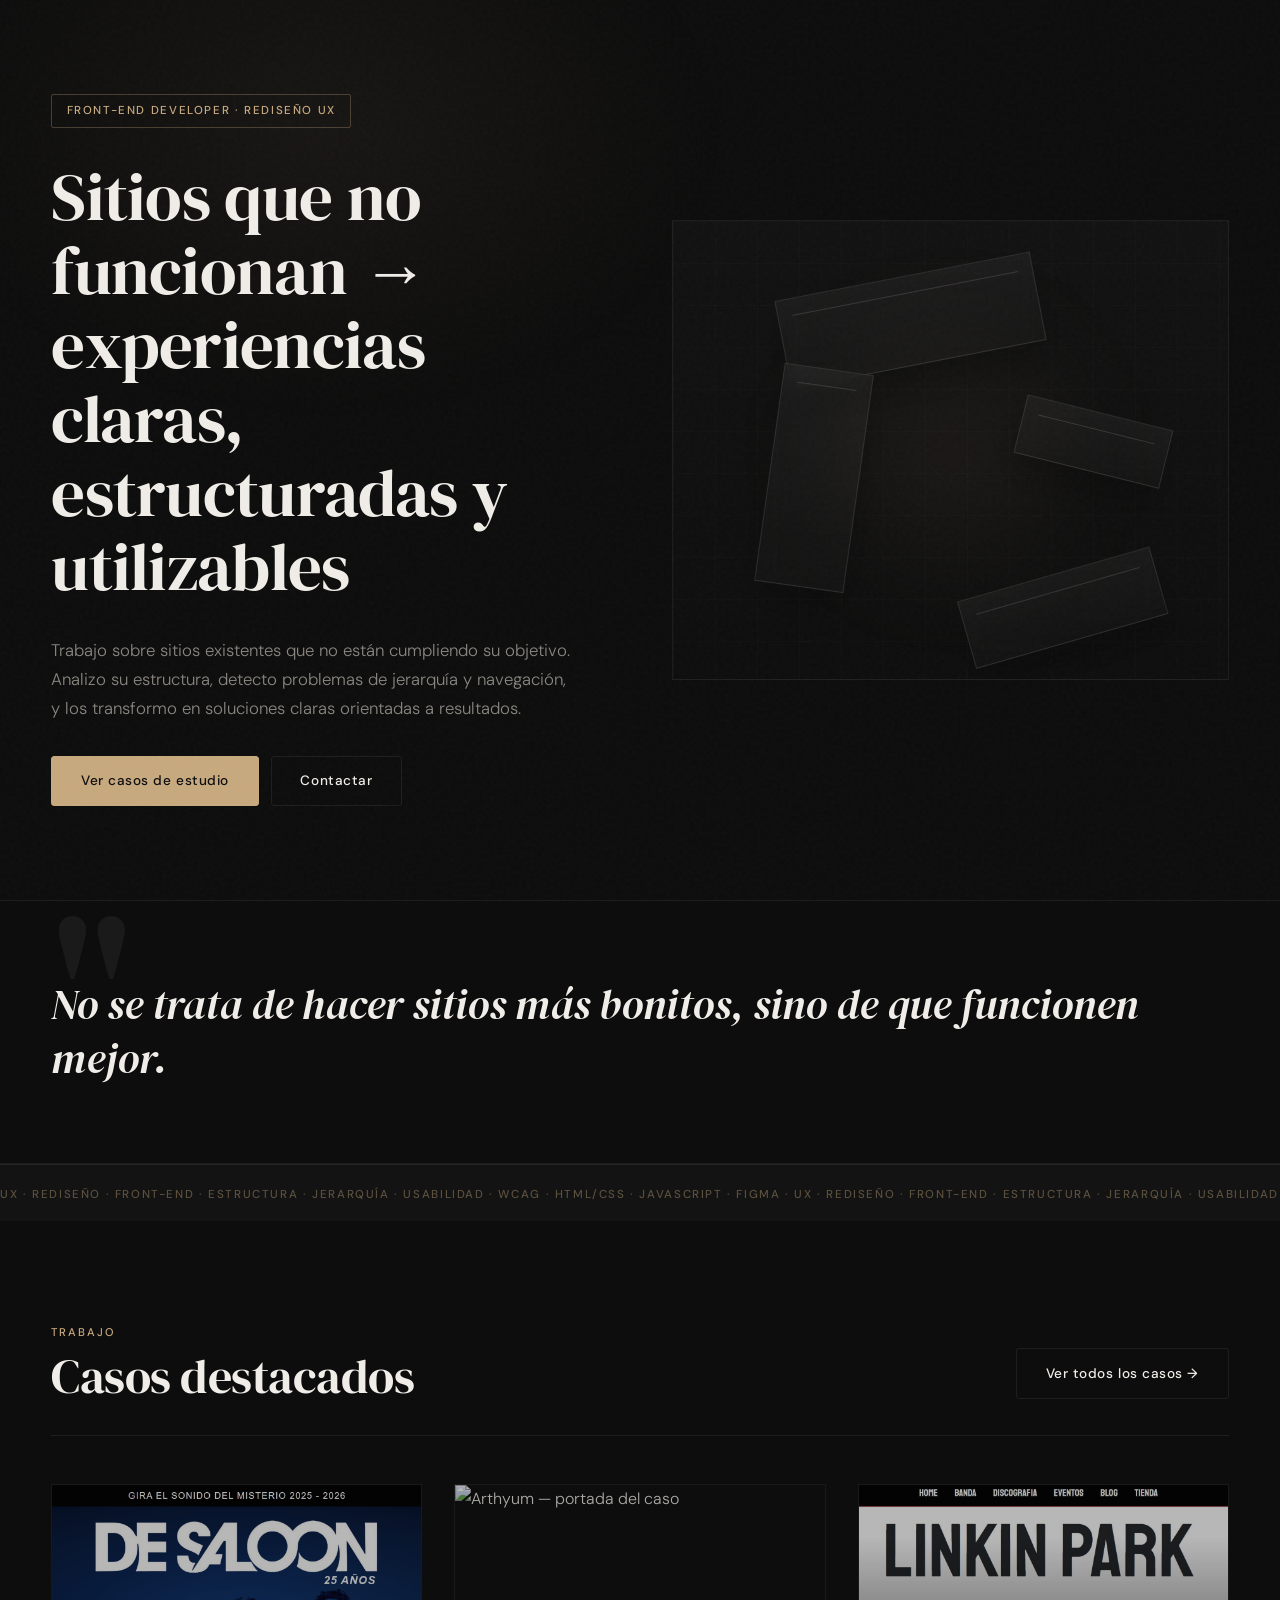
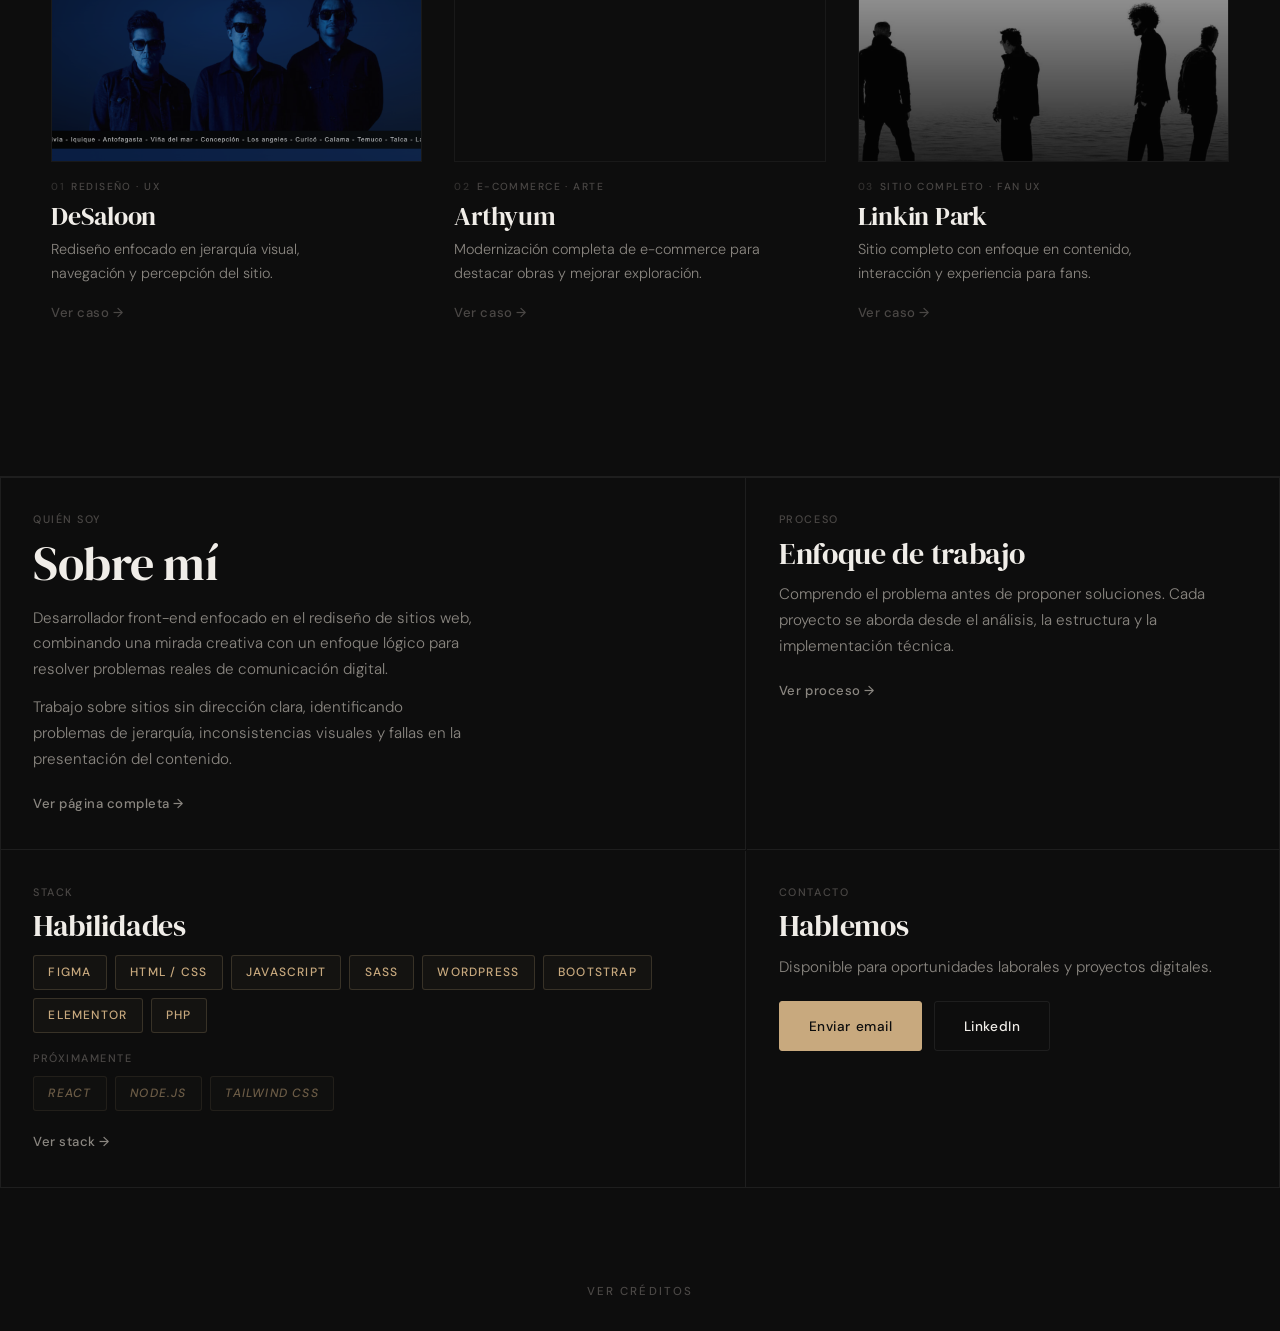
==== commit 7bb4ab2f: "zi" ====
--- a/index.html
+++ b/index.html
@@ -94,120 +94,62 @@
         <section id="casos" class="cases">
 
             <div class="cases-header">
-                <p class="small">Trabajo</p>
-                <h2>Casos de estudio</h2>
-            </div>
-
-            <!-- CASE 1 -->
-            <article class="case">
-                <div class="case-meta">
-                    <span class="case-tag">Rediseño · UX</span>
-                    <h3>DeSaloon</h3>
-                </div>
-
-                <div class="case-visual">
+                <div class="cases-header-left">
+                    <p class="small">Trabajo</p>
+                    <h2>Casos destacados</h2>
+                </div>
+                <a href="casos.html" class="btn btn-ghost cases-header-link">Ver todos los casos →</a>
+            </div>
+
+            <div class="cases-grid">
+
+                <!-- CASE 1 -->
+                <article class="case-card">
                     <div class="case-cover">
-                        <a href="desaloon.html"><img src="assets/imgs/desaloon/hero5.png"
-                                alt="DeSaloon — portada del caso" loading="lazy">
+                        <a href="desaloon.html">
+                            <img src="assets/imgs/desaloon/hero5.png" alt="DeSaloon — portada del caso" loading="lazy">
                         </a>
                     </div>
-                    <div class="case-desc">
-                        <p>Rediseño enfocado en mejorar jerarquía visual, navegación y percepción del sitio.</p>
-                    </div>
-                </div>
-
-                <div class="case-link">
-                    <a href="desaloon.html">Ver caso →</a>
-                </div>
-            </article>
-
-            <!-- CASE 2 -->
-            <article class="case">
-                <div class="case-meta">
-                    <span class="case-tag">E-commerce · Arte</span>
-                    <h3>Arthyum</h3>
-                </div>
-
-                <div class="case-visual">
+                    <div class="case-info">
+                        <span class="case-tag"><span class="case-num">01</span>Rediseño · UX</span>
+                        <h3>DeSaloon</h3>
+                        <p>Rediseño enfocado en jerarquía visual, navegación y percepción del sitio.</p>
+                    </div>
+                    <a href="desaloon.html" class="case-link">Ver caso →</a>
+                </article>
+
+                <!-- CASE 2 -->
+                <article class="case-card">
                     <div class="case-cover">
-                        <img src="assets/imgs/artyum/heroearty.JPG" alt="Arthyum — portada del caso" loading="lazy">
-                    </div>
-                    <div class="case-desc">
-                        <p>Modernización completa de e-commerce enfocada en destacar obras y mejorar exploración.</p>
-                    </div>
-                </div>
-
-                <div class="case-link">
-                    <a href="Artyum.html">Ver caso →</a>
-                </div>
-            </article>
-
-            <!-- CASE 3 -->
-            <article class="case">
-                <div class="case-meta">
-                    <span class="case-tag">Sitio completo · Fan UX</span>
-                    <h3>Linkin Park</h3>
-                </div>
-
-                <div class="case-visual">
+                        <a href="Artyum.html">
+                            <img src="assets/imgs/artyum/heroearty.JPG" alt="Arthyum — portada del caso" loading="lazy">
+                        </a>
+                    </div>
+                    <div class="case-info">
+                        <span class="case-tag"><span class="case-num">02</span>E-commerce · Arte</span>
+                        <h3>Arthyum</h3>
+                        <p>Modernización completa de e-commerce para destacar obras y mejorar exploración.</p>
+                    </div>
+                    <a href="Artyum.html" class="case-link">Ver caso →</a>
+                </article>
+
+                <!-- CASE 3 -->
+                <article class="case-card">
                     <div class="case-cover">
-                        <img src="assets/imgs/lnkpark/portafolp.JPG" alt="Linkin Park — portada del caso"
-                            loading="lazy">
-                    </div>
-                    <div class="case-desc">
+                        <a href="Linkpark.html">
+                            <img src="assets/imgs/lnkpark/portafolp.JPG" alt="Linkin Park — portada del caso"
+                                loading="lazy">
+                        </a>
+                    </div>
+                    <div class="case-info">
+                        <span class="case-tag"><span class="case-num">03</span>Sitio completo · Fan UX</span>
+                        <h3>Linkin Park</h3>
                         <p>Sitio completo con enfoque en contenido, interacción y experiencia para fans.</p>
                     </div>
-                </div>
-
-                <div class="case-link">
-                    <a href="Linkpark.html">Ver caso →</a>
-                </div>
-            </article>
-
-            <!-- CASE 4 -->
-            <article class="case">
-                <div class="case-meta">
-                    <span class="case-tag">Accesibilidad · WCAG</span>
-                    <h3>Accesibilidad</h3>
-                </div>
-
-                <div class="case-visual">
-                    <div class="case-cover">
-                        <img src="assets/imgs/acces/heroaces.JPG" alt="Accesibilidad — portada del caso" loading="lazy">
-                    </div>
-                    <div class="case-desc">
-                        <p>Rediseño basado en estándares WCAG 2.1, mejorando legibilidad y navegación.</p>
-                    </div>
-                </div>
-
-                <div class="case-link">
-                    <a href="Acces.html">Ver caso →</a>
-                </div>
-            </article>
-
-            <article class="case">
-                <div class="case-meta">
-                    <span class="case-tag">UX · Arquitectura · Rediseño</span>
-                    <h3>Explosed</h3>
-                </div>
-
-                <div class="case-visual">
-                    <div class="case-cover">
-                        <img src="assets/imgs/Explosed/Explosedhero.JPG" alt="Explosed — portada del caso"
-                            loading="lazy">
-                    </div>
-
-                    <div class="case-desc">
-                        <p>Rediseño de un sitio corporativo sin estructura UX definida, mejorando jerarquía visual,
-                            navegación y claridad de uso mediante investigación centrada en el usuario.</p>
-                    </div>
-                </div>
-
-                <div class="case-link">
-                    <a href="Explosed.html">Ver caso →</a>
-                </div>
-            </article>
-
+                    <a href="Linkpark.html" class="case-link">Ver caso →</a>
+                </article>
+
+            </div>
         </section>
 
         <!-- PERFIL -->
--- a/styles.css
+++ b/styles.css
@@ -500,7 +500,7 @@
     height: 70px;
 
     top: 60px;
-    left: 60px;
+    left: 120px;
 
     transform:
         rotate(0deg) translate(0, 0);
@@ -509,11 +509,11 @@
 /* CONTENT */
 
 .hero-system:hover .module-2 {
-    width: 220px;
-    height: 120px;
-
-    top: 170px;
-    left: 180px;
+    width: 225px;
+    height: 210px;
+
+    top: 135px;
+    left: 215px;
 
     transform:
         rotate(0deg) translate(0, 0);
@@ -523,10 +523,10 @@
 
 .hero-system:hover .module-3 {
     width: 90px;
-    height: 220px;
+    height: 210px;
 
     top: 133px;
-    left: 60px;
+    left: 120px;
 
     transform:
         rotate(0deg) translate(0, 0);
@@ -535,11 +535,11 @@
 /* FOOTER */
 
 .hero-system:hover .module-4 {
-    width: 340px;
+    width: 320px;
     height: 50px;
 
     bottom: 60px;
-    left: 60px;
+    left: 120px;
 
     transform:
         rotate(0deg) translate(0, 0);
@@ -618,86 +618,54 @@
 }
 
 /* ── CASES ───────────────────────────────────────────── */
-/* ── CASES ───────────────────────────────────────────── */
 .cases {
     padding: var(--gap) max(4vw, calc((100vw - var(--container)) / 2));
 }
 
 .cases-header {
     display: flex;
+    justify-content: space-between;
+    align-items: flex-end;
+    flex-wrap: wrap;
+    gap: 1.5rem;
+    margin-bottom: 3rem;
+    padding-bottom: 2rem;
+    border-bottom: 1px solid var(--border);
+}
+
+.cases-header-left {
+    display: flex;
     flex-direction: column;
     gap: 0.5rem;
-    margin-bottom: 3.5rem;
-    padding-bottom: 2rem;
-    border-bottom: 1px solid var(--border);
-}
-
-.case {
+}
+
+.cases-header-link {
+    margin-bottom: 0.25rem;
+}
+
+/* ── GRID ──────────────────────────────────────────────── */
+.cases-grid {
     display: grid;
-    grid-template-columns: 1fr 2fr 1fr;
-    align-items: center;
+    grid-template-columns: repeat(3, 1fr);
     gap: 2rem;
-    padding: 3rem 0;
-    border-bottom: 1px solid var(--border);
-    cursor: default;
-    transition: background 0.25s var(--ease);
-    position: relative;
-    cursor: none;
-}
-
-.case::before {
-    content: '';
-    position: absolute;
-    inset: 0;
-    background: linear-gradient(90deg, transparent, var(--surface) 30%, var(--surface) 70%, transparent);
-    opacity: 0;
-    transition: opacity 0.3s var(--ease);
-    pointer-events: none;
-}
-
-.case:hover::before {
-    opacity: 1;
-}
-
-/* ── META ──────────────────────────────────────────────── */
-.case-meta {
-    display: flex;
-    flex-direction: column;
-    gap: 0.5rem;
-}
-
-.case-tag {
-    font-size: 0.68rem;
-    font-weight: 500;
-    letter-spacing: 0.14em;
-    text-transform: uppercase;
-    color: var(--text-dim);
-}
-
-.case-meta h3 {
-    color: var(--text);
-    transition: color 0.2s;
-}
-
-.case:hover .case-meta h3 {
-    color: var(--accent-2);
-}
-
-/* ── VISUAL (cover + desc) ─────────────────────────────── */
-.case-visual {
+    margin-bottom: 3rem;
+}
+
+/* ── CARD ──────────────────────────────────────────────── */
+.case-card {
     display: flex;
     flex-direction: column;
     gap: 1rem;
-}
-
-/* Portada */
+    cursor: none;
+}
+
 .case-cover {
     width: 100%;
-    aspect-ratio: 16 / 7;
+    aspect-ratio: 4 / 3;
     overflow: hidden;
     border: 1px solid var(--border);
     opacity: 0.7;
-    transition: opacity 0.4s var(--ease);
+    transition: opacity 0.4s var(--ease), border-color 0.3s var(--ease);
 }
 
 .case-cover img {
@@ -710,40 +678,67 @@
     cursor: none;
 }
 
-.case:hover .case-cover {
+.case-card:hover .case-cover {
     opacity: 1;
-}
-
-.case:hover .case-cover img {
+    border-color: rgba(200, 169, 126, 0.25);
+}
+
+.case-card:hover .case-cover img {
     transform: scale(1.03);
     filter: grayscale(0%);
 }
 
-/* Descripción */
-.case-desc p {
-    font-size: 0.95rem;
-    line-height: 1.65;
+/* ── INFO ──────────────────────────────────────────────── */
+.case-info {
+    display: flex;
+    flex-direction: column;
+    gap: 0.4rem;
+    flex: 1;
+}
+
+.case-tag {
+    font-size: 0.64rem;
+    font-weight: 500;
+    letter-spacing: 0.14em;
+    text-transform: uppercase;
+    color: var(--text-dim);
+}
+
+.case-num {
+    margin-right: 0.4rem;
+    opacity: 0.6;
+}
+
+.case-info h3 {
+    font-size: clamp(1.2rem, 2vw, 1.6rem);
+    color: var(--text);
+    transition: color 0.2s var(--ease);
+}
+
+.case-card:hover .case-info h3 {
+    color: var(--accent-2);
+}
+
+.case-info p {
+    font-size: 0.9rem;
     color: var(--text-muted);
-    max-width: 45ch;
+    max-width: 32ch;
 }
 
 /* ── LINK ──────────────────────────────────────────────── */
 .case-link {
-    text-align: right;
-}
-
-.case-link a {
-    font-size: 0.88rem;
+    font-size: 0.82rem;
     font-weight: 500;
-    color: var(--text-muted);
+    color: var(--text-dim);
     letter-spacing: 0.04em;
     position: relative;
+    display: inline-block;
+    padding-bottom: 2px;
     transition: color 0.2s var(--ease);
-    padding-bottom: 2px;
     cursor: none;
 }
 
-.case-link a::after {
+.case-link::after {
     content: '';
     position: absolute;
     bottom: 0;
@@ -754,37 +749,56 @@
     transition: width 0.3s var(--ease);
 }
 
-.case:hover .case-link a {
+.case-card:hover .case-link {
     color: var(--accent-2);
 }
 
-.case:hover .case-link a::after {
+.case-card:hover .case-link::after {
     width: 100%;
 }
 
-/* ── COUNTERS ──────────────────────────────────────────── */
-.cases article:nth-child(2) .case-tag::before {
-    content: '01 · ';
-}
-
-.cases article:nth-child(3) .case-tag::before {
-    content: '02 · ';
-}
-
-.cases article:nth-child(4) .case-tag::before {
-    content: '03 · ';
-}
-
-.cases article:nth-child(5) .case-tag::before {
-    content: '04 · ';
+/* ── FOOTER CTA ────────────────────────────────────────── */
+.cases-footer {
+    display: flex;
+    align-items: center;
+    justify-content: space-between;
+    flex-wrap: wrap;
+    gap: 1.5rem;
+    padding-top: 2.5rem;
+    border-top: 1px solid var(--border);
+}
+
+.cases-footer>p {
+    font-size: 0.85rem;
+    color: var(--text-dim);
+    max-width: none;
+    margin: 0;
+}
+
+/* ── RESPONSIVE ────────────────────────────────────────── */
+@media (max-width: 800px) {
+    .cases-grid {
+        grid-template-columns: 1fr;
+        gap: 3rem;
+    }
+
+    .cases-header {
+        flex-direction: column;
+        align-items: flex-start;
+    }
+
+    .cases-footer {
+        flex-direction: column;
+        align-items: flex-start;
+    }
 }
 
 
 /* ── PROFILE (unifica about / method / skills / contact) ── */
 
 .profile {
-    padding: var(--gap) max(4vw, calc((100vw - var(--container)) / 2));
-    border-top: 1px solid var(--border);
+/*     padding: var(--gap) max(4vw, calc((100vw - var(--container)) / 2));
+ */    border-top: 1px solid var(--border);
 }
 
 /* ── GRID BENTO ─────────────────────────────────────────── */
@@ -1486,7 +1500,6 @@
 .section-narrow {
     padding: clamp(4rem, 7vw, 7rem) max(4vw, calc((100vw - var(--container)) / 2));
     border-top: 1px solid var(--border);
-    max-width: calc(var(--container) * 0.65);
 }
 
 /* ── HERO ────────────────────────────────────────────────── */
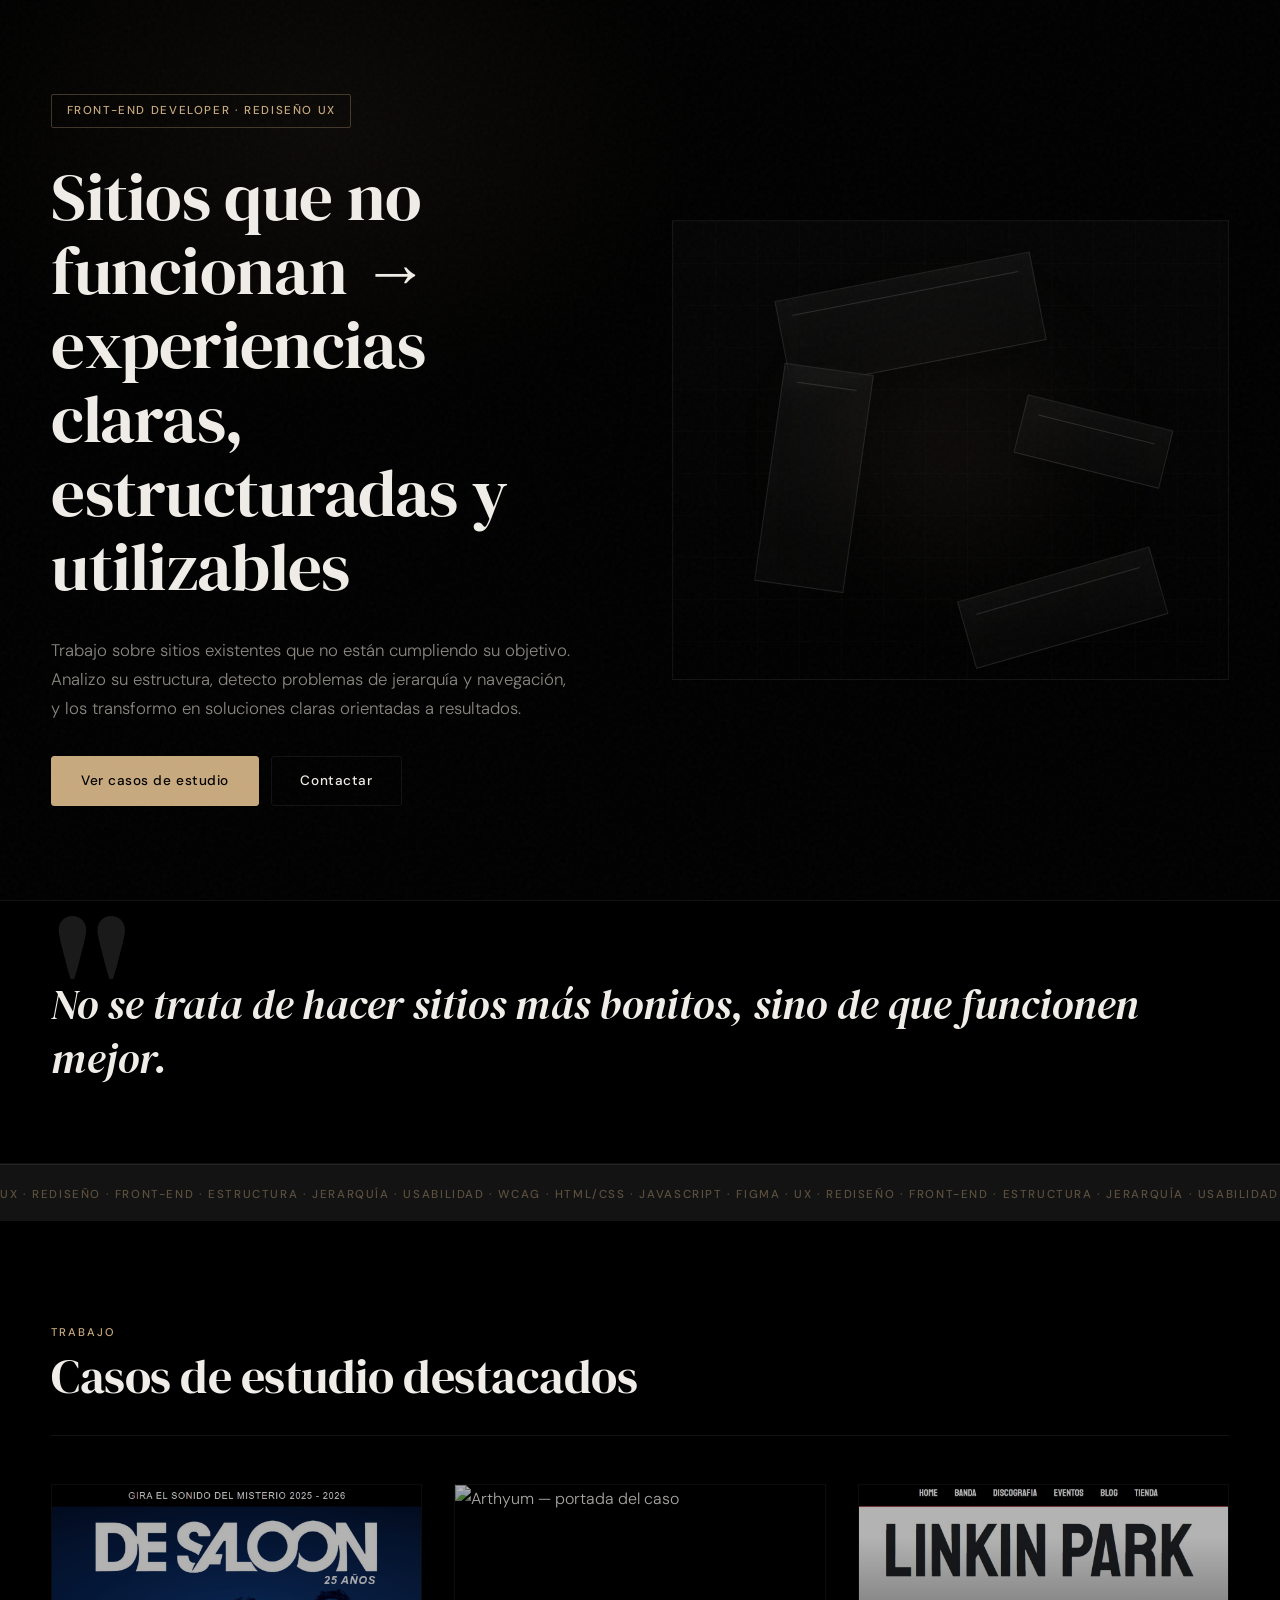
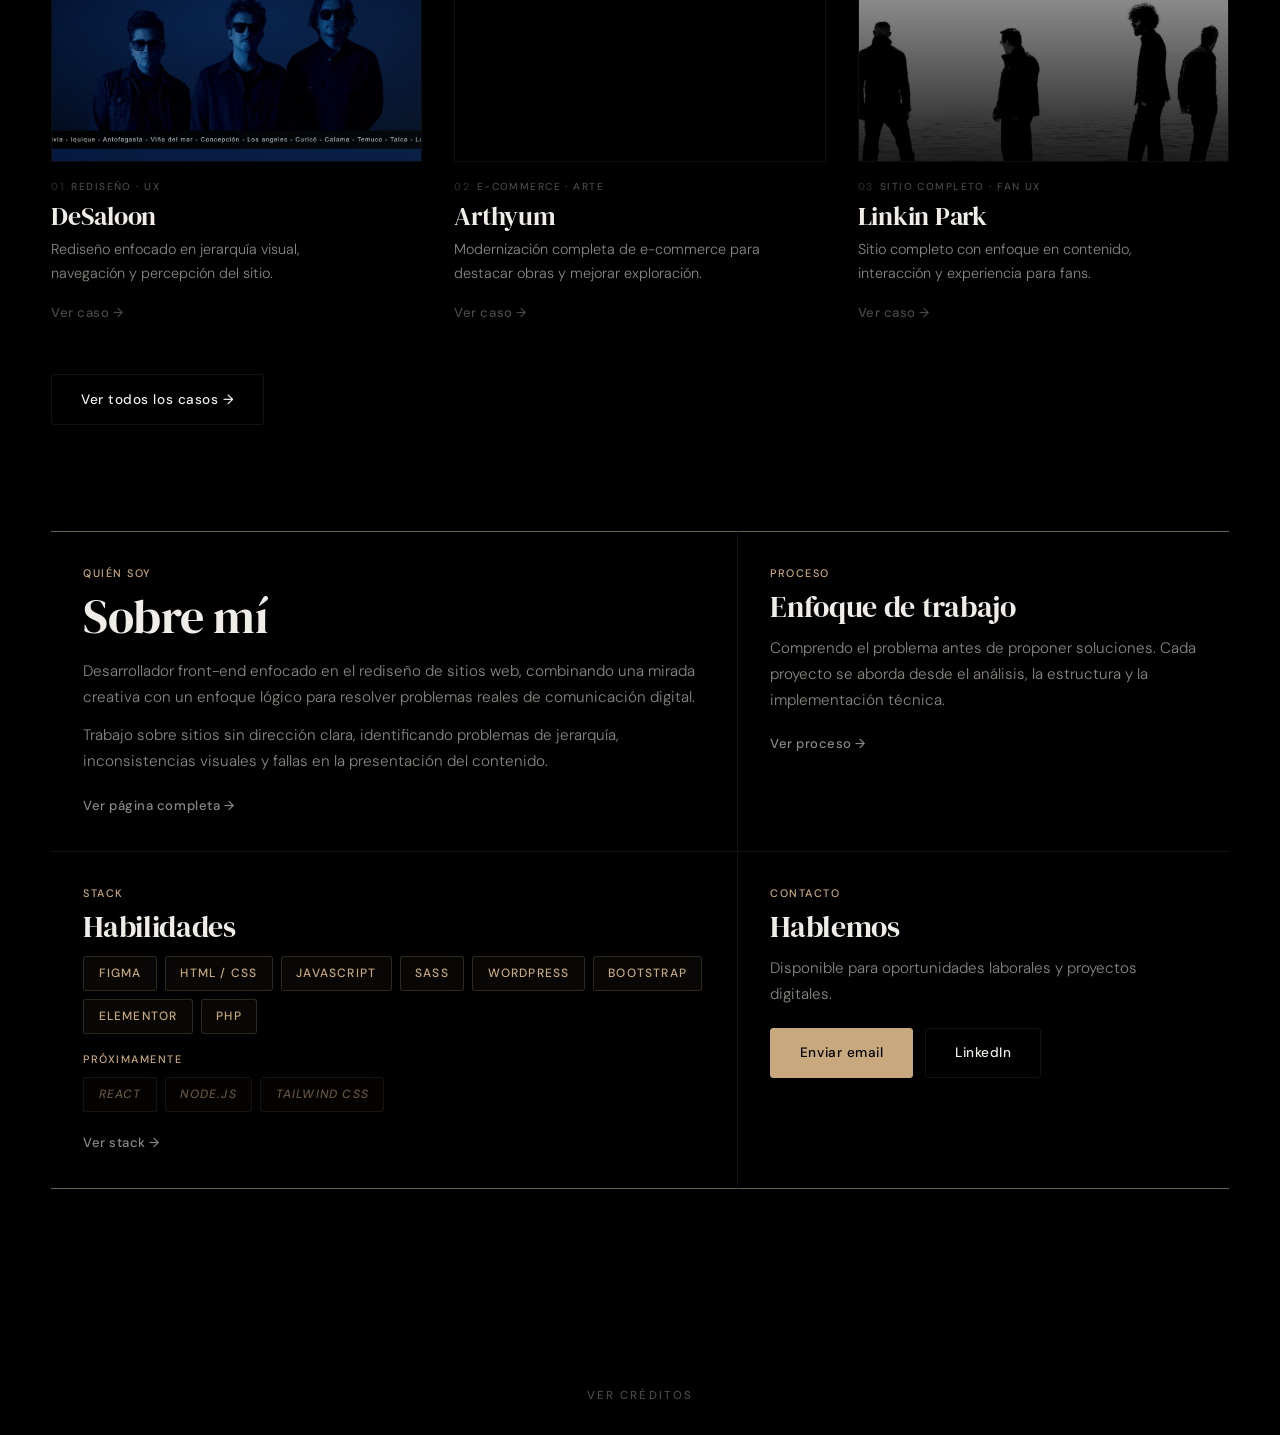
==== commit 2a29985e: "contrastes" ====
--- a/index.html
+++ b/index.html
@@ -96,9 +96,9 @@
             <div class="cases-header">
                 <div class="cases-header-left">
                     <p class="small">Trabajo</p>
-                    <h2>Casos destacados</h2>
-                </div>
-                <a href="casos.html" class="btn btn-ghost cases-header-link">Ver todos los casos →</a>
+                    <h2>Casos de estudio destacados</h2>
+                </div>
+                <!-- <a href="casos.html" class="btn btn-ghost cases-header-link">Ver todos los casos →</a> -->
             </div>
 
             <div class="cases-grid">
@@ -148,8 +148,8 @@
                     </div>
                     <a href="Linkpark.html" class="case-link">Ver caso →</a>
                 </article>
-
-            </div>
+            </div>
+            <a href="casos.html" class="btn btn-ghost cases-header-link">Ver todos los casos →</a>
         </section>
 
         <!-- PERFIL -->
--- a/styles.css
+++ b/styles.css
@@ -2,7 +2,7 @@
 
 /* ── TOKENS ─────────────────────────────────────────── */
 :root {
-    --bg: #0d0d0d;
+    --bg: #000000; /* 0d0d0d */
     --surface: #131313;
     --surface-2: #1a1a1a;
     --border: rgba(255, 255, 255, 0.07);
@@ -620,6 +620,7 @@
 /* ── CASES ───────────────────────────────────────────── */
 .cases {
     padding: var(--gap) max(4vw, calc((100vw - var(--container)) / 2));
+    padding-bottom: 0px;
 }
 
 .cases-header {
@@ -797,8 +798,9 @@
 /* ── PROFILE (unifica about / method / skills / contact) ── */
 
 .profile {
-/*     padding: var(--gap) max(4vw, calc((100vw - var(--container)) / 2));
- */    border-top: 1px solid var(--border);
+    /*     padding: var(--gap) max(4vw, calc((100vw - var(--container)) / 2));*/
+    /* border-top: 1px solid var(--border); */
+    padding: var(--gap) max(4vw, calc((96vw - var(--container)) / 2));
 }
 
 /* ── GRID BENTO ─────────────────────────────────────────── */
@@ -806,9 +808,9 @@
     display: grid;
     grid-template-columns: 1.4fr 1fr;
     grid-template-rows: auto auto;
-    gap: 1px;
+    gap: 0px;
     /* gap = borde compartido */
-    border: 1px solid var(--border);
+    /* border: 1px solid var(--border); */
 }
 
 .profile-card {
@@ -826,14 +828,22 @@
 .profile-bio {
     border-right: 1px solid var(--border);
     border-bottom: 1px solid var(--border);
+    border-top: 1px solid #d4c5a980;
 }
 
 .profile-method {
     border-bottom: 1px solid var(--border);
+    border-top: 1px solid #d4c5a980;
 }
 
 .profile-skills {
     border-right: 1px solid var(--border);
+    border-bottom: 1px solid #d4c5a980;
+}
+
+.profile-contact {
+    /* border-right: 1px solid var(--border); */
+    border-bottom: 1px solid #d4c5a980;
 }
 
 /* profile-contact: sin borde extra, queda en esquina inferior derecha */
@@ -845,7 +855,7 @@
     font-weight: 500;
     letter-spacing: 0.14em;
     text-transform: uppercase;
-    color: var(--text-dim);
+    color: var(--accent-2);
     margin-bottom: 0.5rem;
 }
 
@@ -862,7 +872,7 @@
     font-size: 0.95rem;
     line-height: 1.7;
     color: var(--text-muted);
-    max-width: 44ch;
+    max-width: 62ch;
 }
 
 .profile-card p+p {
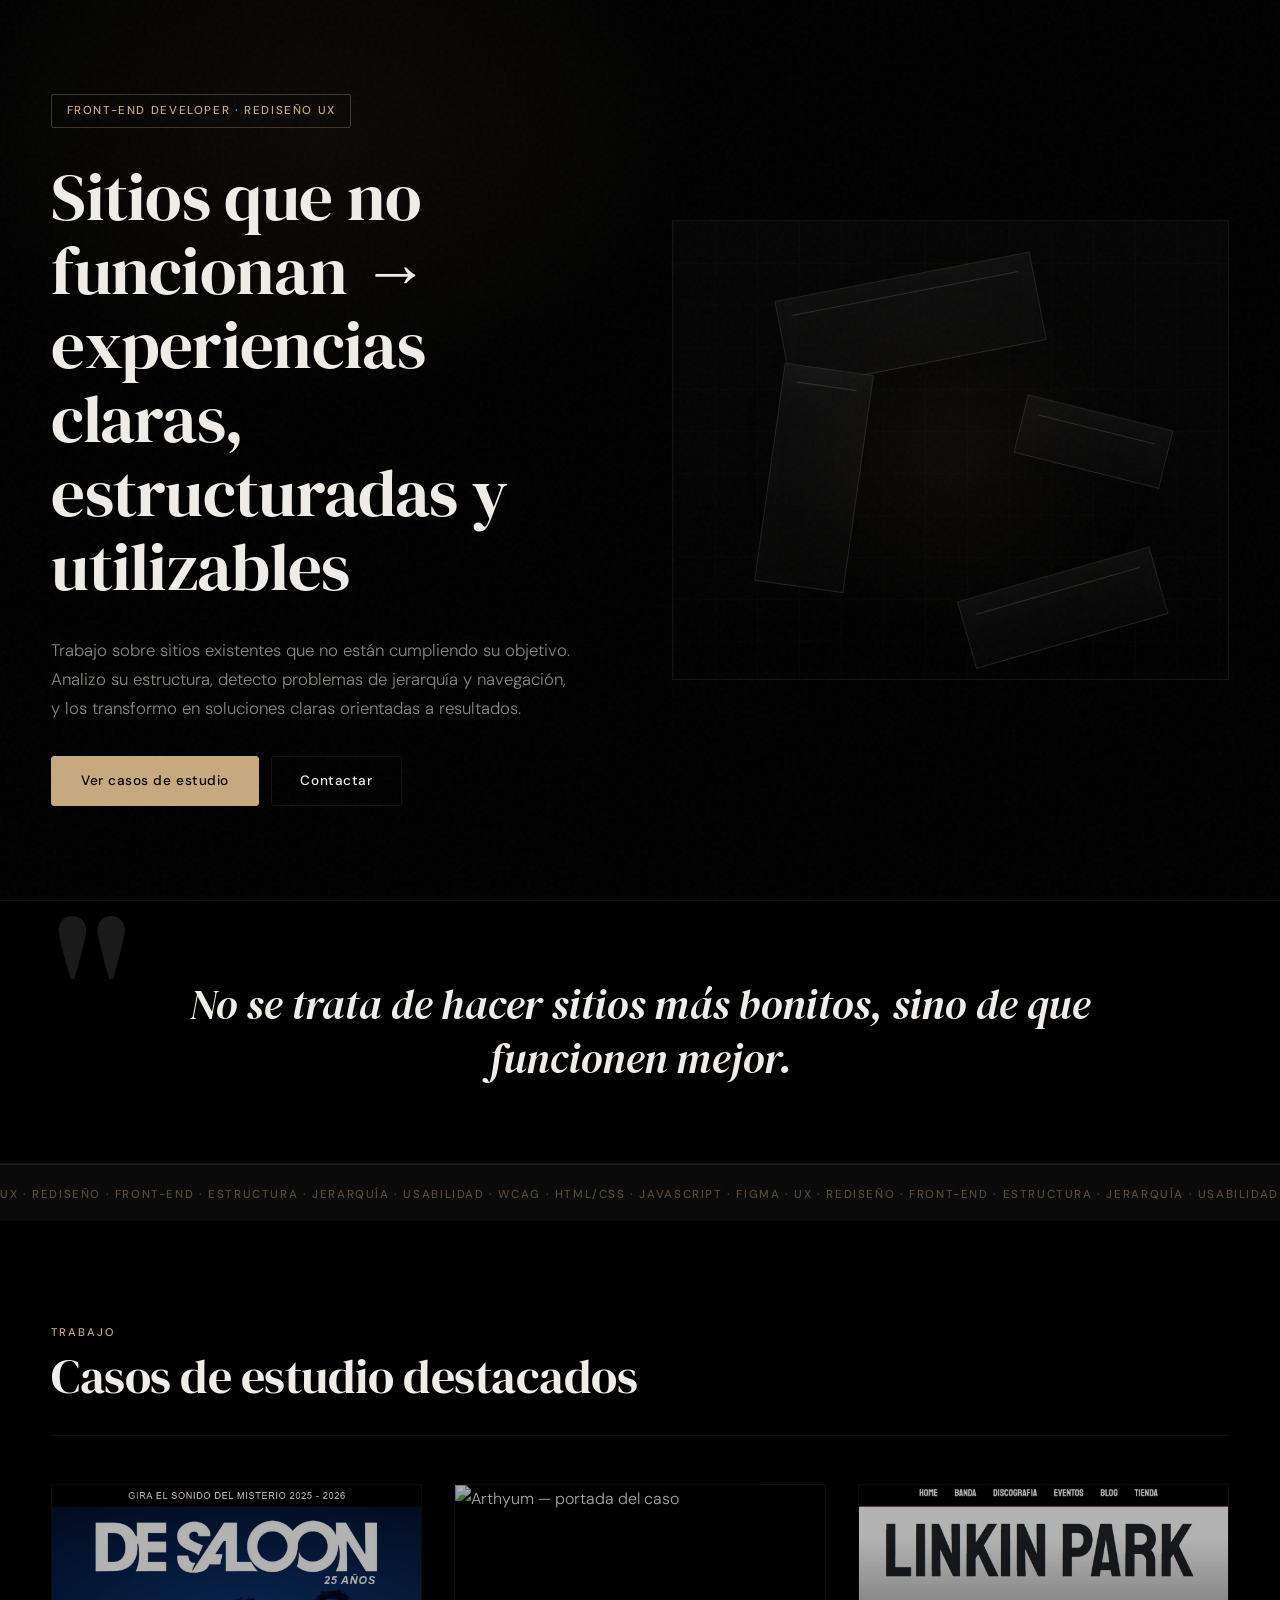
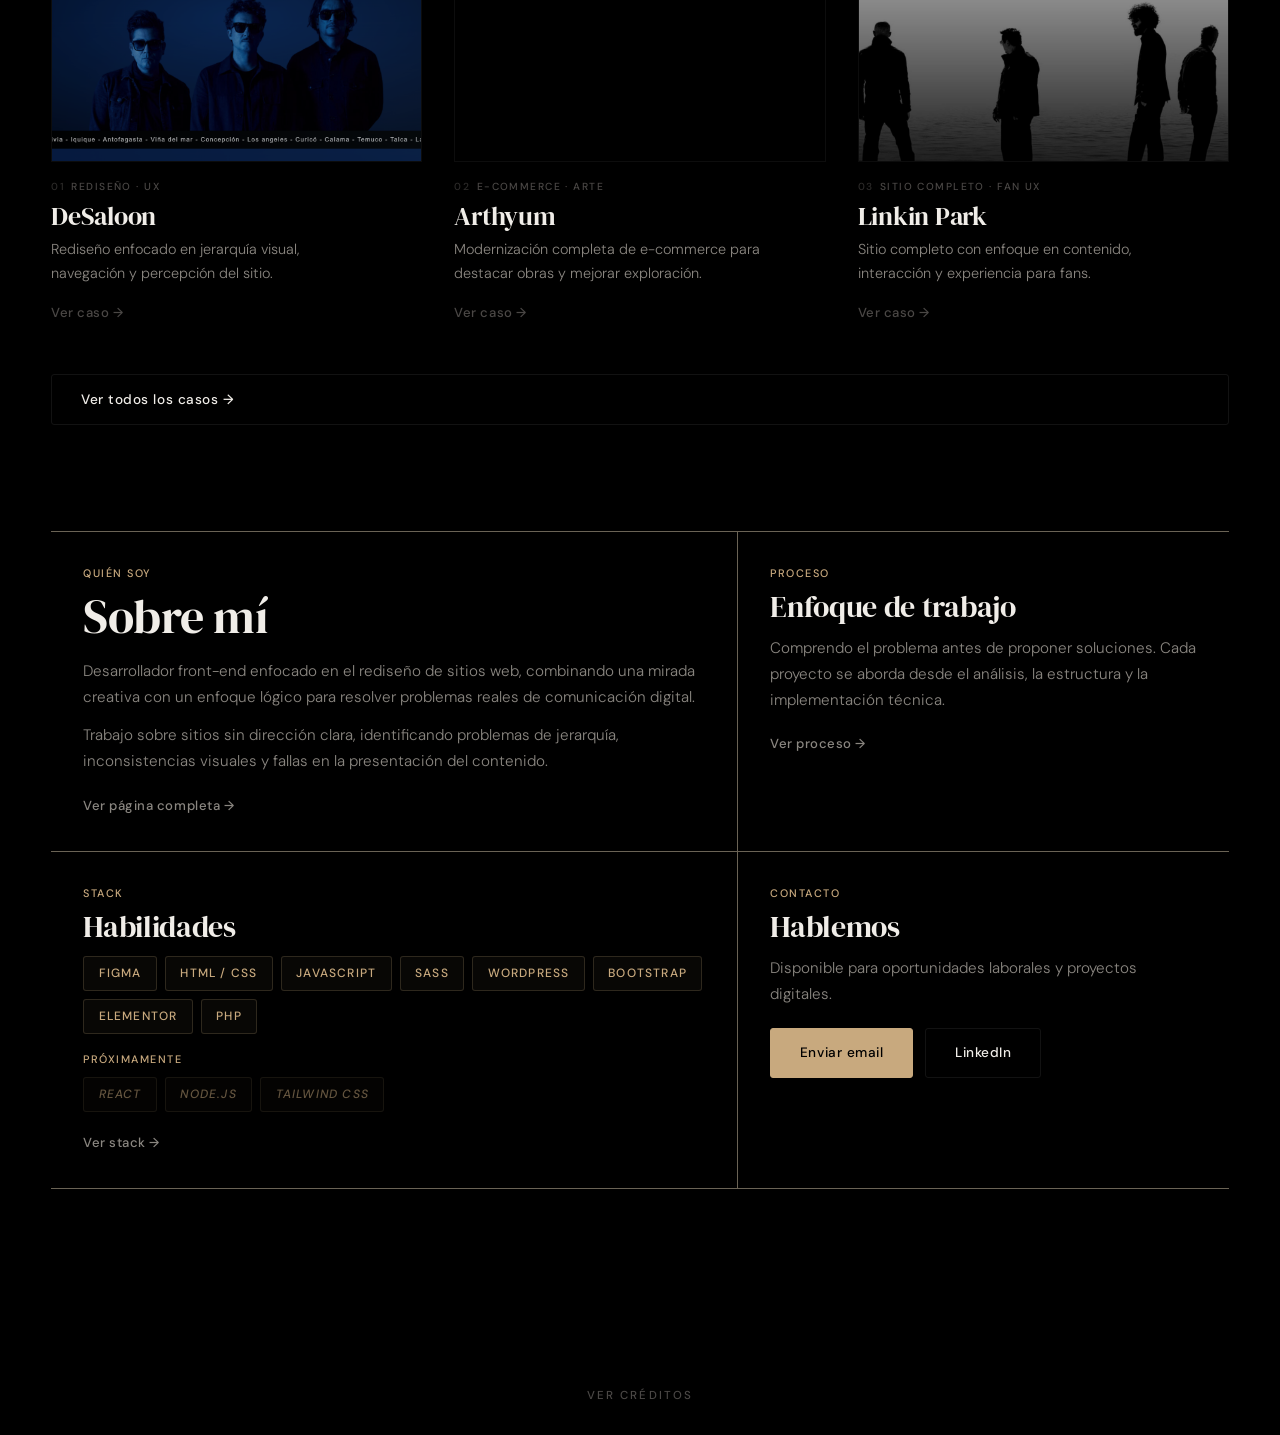
==== commit d1353c27: "rutas" ====
--- a/index.html
+++ b/index.html
@@ -7,7 +7,7 @@
     <meta name="viewport" content="width=device-width, initial-scale=1.0">
     <link href="https://fonts.googleapis.com/css2?family=DM+Sans:wght@300;400;500&family=DM+Serif+Display&display=swap"
         rel="stylesheet">
-    <link rel="stylesheet" href="styles.css">
+    <link rel="stylesheet" href="assets/css/styles.css">
 </head>
 
 <body>
@@ -330,7 +330,7 @@
 
     </main>
     <footer></footer>
-    <script src="script.js"></script>
+    <script src="assets/js/script.js"></script>
 </body>
 
 </html>
--- a/assets/css/styles.css
+++ b/assets/css/styles.css
@@ -0,0 +1,1862 @@
+@import url('https://fonts.googleapis.com/css2?family=DM+Sans:ital,opsz,wght@0,9..40,300;0,9..40,400;0,9..40,500;1,9..40,300&family=DM+Serif+Display:ital@0;1&display=swap');
+
+/* ── TOKENS ─────────────────────────────────────────── */
+:root {
+    --bg: #000000; /* 0d0d0d */
+    --surface: #131313;
+    --surface-2: #1a1a1a;
+    --border: rgba(255, 255, 255, 0.07);
+    --text: #f0ede8;
+    --text-muted: #8a8680;
+    --text-dim: #4a4745;
+    --accent: #d4c5a9;
+    /* warm parchment */
+    --accent-2: #c8a97e;
+    /* gold */
+    --accent-hot: #e8d5a3;
+    --serif: 'DM Serif Display', Georgia, serif;
+    --sans: 'DM Sans', system-ui, sans-serif;
+    --gap: clamp(4rem, 8vw, 9rem);
+    --container: min(1200px, 92vw);
+    --radius: 3px;
+    --ease: cubic-bezier(0.16, 1, 0.3, 1);
+}
+
+/* ── RESET ───────────────────────────────────────────── */
+*,
+*::before,
+*::after {
+    box-sizing: border-box;
+    margin: 0;
+    padding: 0;
+}
+
+html {
+    font-size: 16px;
+    scroll-behavior: smooth;
+    -webkit-font-smoothing: antialiased;
+}
+
+body {
+    background-color: var(--bg);
+    color: var(--text);
+    font-family: var(--sans);
+    font-weight: 300;
+    line-height: 1.7;
+    overflow-x: hidden;
+}
+
+/* Grain overlay — adds tactile depth */
+body::before {
+    content: '';
+    position: fixed;
+    inset: 0;
+    background-image: url("data:image/svg+xml,%3Csvg viewBox='0 0 256 256' xmlns='http://www.w3.org/2000/svg'%3E%3Cfilter id='noise'%3E%3CfeTurbulence type='fractalNoise' baseFrequency='0.9' numOctaves='4' stitchTiles='stitch'/%3E%3C/filter%3E%3Crect width='100%25' height='100%25' filter='url(%23noise)' opacity='1'/%3E%3C/svg%3E");
+    opacity: 0.028;
+    pointer-events: none;
+    z-index: 9999;
+}
+
+/* ── TYPOGRAPHY ──────────────────────────────────────── */
+h1,
+h2,
+h3 {
+    font-family: var(--serif);
+    font-weight: 400;
+    line-height: 1.1;
+    letter-spacing: -0.01em;
+}
+
+h1 {
+    font-size: clamp(2.4rem, 5.5vw, 4.2rem);
+    color: var(--text);
+}
+
+h2 {
+    font-size: clamp(2rem, 4vw, 3rem);
+    color: var(--text);
+}
+
+h3 {
+    font-size: clamp(1.4rem, 2.5vw, 1.9rem);
+}
+
+p {
+    font-size: clamp(0.95rem, 1.5vw, 1.05rem);
+    color: var(--text-muted);
+    max-width: 60ch;
+}
+
+.small {
+    font-family: var(--sans);
+    font-size: 0.7rem;
+    font-weight: 500;
+    letter-spacing: 0.18em;
+    text-transform: uppercase;
+    color: var(--accent-2);
+}
+
+a {
+    color: inherit;
+    text-decoration: none;
+}
+
+/* ── BUTTONS ─────────────────────────────────────────── */
+.btn {
+    display: inline-flex;
+    align-items: center;
+    gap: 0.5rem;
+    padding: 0.8rem 1.8rem;
+    font-family: var(--sans);
+    font-size: 0.85rem;
+    font-weight: 500;
+    letter-spacing: 0.04em;
+    background: var(--accent-2);
+    color: var(--bg);
+    border: 1px solid var(--accent-2);
+    border-radius: var(--radius);
+    cursor: pointer;
+    transition: background 0.25s var(--ease), color 0.25s var(--ease), transform 0.2s var(--ease), box-shadow 0.25s var(--ease);
+    white-space: nowrap;
+    cursor: none;
+}
+
+.btn:hover {
+    background: var(--accent-hot);
+    border-color: var(--accent-hot);
+    transform: translateY(-1px);
+    box-shadow: 0 8px 24px rgba(200, 169, 126, 0.2);
+}
+
+.btn-ghost {
+    background: transparent;
+    color: var(--text);
+    border-color: var(--border);
+}
+
+.btn-ghost:hover {
+    background: var(--surface-2);
+    border-color: var(--text-dim);
+    color: var(--text);
+    box-shadow: none;
+}
+
+/* ── HERO ────────────────────────────────────────────── */
+.hero {
+    min-height: 100svh;
+    display: grid;
+    grid-template-columns: 1fr 1fr;
+    align-items: center;
+    gap: 4rem;
+    padding: clamp(5rem, 10vh, 8rem) calc((100vw - var(--container)) / 2);
+    padding-left: max(4vw, calc((100vw - var(--container)) / 2));
+    padding-right: max(4vw, calc((100vw - var(--container)) / 2));
+    position: relative;
+    overflow: hidden;
+}
+
+/* Subtle radial glow top-left */
+.hero::after {
+    content: '';
+    position: absolute;
+    top: -20%;
+    left: -10%;
+    width: 70%;
+    height: 70%;
+    background: radial-gradient(ellipse at center, rgba(200, 169, 126, 0.06) 0%, transparent 65%);
+    pointer-events: none;
+}
+
+.hero-left {
+    display: flex;
+    flex-direction: column;
+    gap: 2rem;
+    position: relative;
+    z-index: 1;
+    animation: fadeUp 0.9s var(--ease) both;
+}
+
+.tag {
+    display: inline-block;
+    font-size: 0.72rem;
+    font-weight: 500;
+    letter-spacing: 0.14em;
+    text-transform: uppercase;
+    color: var(--accent-2);
+    padding: 0.4rem 0.9rem;
+    border: 1px solid rgba(200, 169, 126, 0.3);
+    border-radius: 2px;
+    width: fit-content;
+    animation: fadeUp 0.9s 0.1s var(--ease) both;
+}
+
+.hero-left h1 {
+    animation: fadeUp 0.9s 0.2s var(--ease) both;
+}
+
+/* The → arrow in h1 — accent color */
+.hero-left h1 .arrow,
+.hero h1 {
+    color: var(--text);
+}
+
+.hero-desc {
+    font-size: clamp(0.95rem, 1.4vw, 1.05rem);
+    line-height: 1.75;
+    color: var(--text-muted);
+    max-width: 48ch;
+    animation: fadeUp 0.9s 0.3s var(--ease) both;
+}
+
+.hero-cta {
+    display: flex;
+    flex-wrap: wrap;
+    gap: 0.75rem;
+    animation: fadeUp 0.9s 0.4s var(--ease) both;
+}
+
+/* Hero right — abstract visual grid */
+
+/* =========================================
+   HERO RIGHT
+========================================= */
+
+.hero-right {
+    position: relative;
+    height: 520px;
+
+    display: flex;
+    align-items: center;
+    justify-content: center;
+
+    overflow: hidden;
+}
+
+/* =========================================
+   SYSTEM CONTAINER
+========================================= */
+
+.hero-system {
+    position: relative;
+
+    width: 100%;
+    max-width: 560px;
+    height: 460px;
+
+    border: 1px solid rgba(255, 255, 255, .06);
+
+    background:
+        linear-gradient(180deg,
+            rgba(255, 255, 255, .02),
+            rgba(255, 255, 255, .005));
+
+    overflow: hidden;
+
+    cursor: pointer;
+
+    transition:
+        border-color .8s ease,
+        background .8s ease;
+}
+
+/* =========================================
+   GRID
+========================================= */
+
+.system-grid {
+    position: absolute;
+    inset: 0;
+
+    background:
+        linear-gradient(var(--border) 1px, transparent 1px),
+        linear-gradient(90deg, var(--border) 1px, transparent 1px);
+
+    background-size: 42px 42px;
+
+    opacity: .18;
+
+    transition: opacity .8s ease;
+    cursor: none;
+}
+
+/* =========================================
+   GUIDES
+========================================= */
+
+.guide {
+    position: absolute;
+
+    opacity: 0;
+
+    transition:
+        opacity .8s ease,
+        transform .8s ease;
+}
+
+/* HORIZONTAL */
+
+.horizontal {
+    top: 92px;
+    left: 0;
+
+    width: 100%;
+    height: 1px;
+
+    background:
+        linear-gradient(90deg,
+            transparent,
+            rgba(200, 169, 126, .5),
+            transparent);
+
+    transform: scaleX(.3);
+}
+
+/* VERTICAL */
+
+.vertical {
+    top: 0;
+    left: 52%;
+
+    width: 1px;
+    height: 100%;
+
+    background:
+        linear-gradient(transparent,
+            rgba(200, 169, 126, .45),
+            transparent);
+
+    transform: scaleY(.3);
+}
+
+/* =========================================
+   MODULES
+========================================= */
+
+.module {
+    position: absolute;
+
+    border: 1px solid rgba(255, 255, 255, .09);
+
+    background:
+        linear-gradient(180deg,
+            rgba(255, 255, 255, .04),
+            rgba(255, 255, 255, .015));
+
+    backdrop-filter: blur(10px);
+
+    box-shadow:
+        0 20px 40px rgba(0, 0, 0, .25);
+
+    transition:
+        transform 1s cubic-bezier(.22, 1, .36, 1),
+        width 1s cubic-bezier(.22, 1, .36, 1),
+        height 1s cubic-bezier(.22, 1, .36, 1),
+        border-color .8s ease,
+        opacity .8s ease;
+}
+
+/* INTERNAL UI LINE */
+
+.module span {
+    position: absolute;
+
+    left: 14px;
+    right: 14px;
+    top: 16px;
+
+    height: 1px;
+
+    background: rgba(255, 255, 255, .12);
+}
+
+/* =========================================
+   CHAOTIC STATE
+========================================= */
+
+/* MAIN BLOCK */
+
+.module-1 {
+    width: 260px;
+    height: 90px;
+
+    top: 70px;
+    left: 80px;
+
+    transform:
+        rotate(-11deg) translate(30px, -10px);
+    cursor: none;
+}
+
+/* FLOATING CARD */
+
+.module-2 {
+    width: 150px;
+    height: 60px;
+
+    top: 210px;
+    left: 320px;
+
+    transform:
+        rotate(14deg) translate(20px, -25px);
+    cursor: none;
+}
+
+/* BROKEN SIDEBAR */
+
+.module-3 {
+    width: 90px;
+    height: 220px;
+
+    top: 120px;
+    left: 120px;
+
+    transform:
+        rotate(8deg) translate(-20px, 30px);
+    cursor: none;
+}
+
+/* RANDOM ELEMENT */
+
+.module-4 {
+    width: 200px;
+    height: 70px;
+
+    bottom: 50px;
+    right: 90px;
+
+    transform:
+        rotate(-16deg) translate(20px, 20px);
+    cursor: none;
+}
+
+/* =========================================
+   LABEL
+========================================= */
+
+.system-label {
+    position: absolute;
+
+    bottom: 24px;
+    left: 24px;
+
+    font-size: .72rem;
+    letter-spacing: .18em;
+
+    color: rgba(255, 255, 255, .2);
+
+    font-family: monospace;
+
+    opacity: 0;
+
+    transform: translateY(10px);
+
+    transition:
+        opacity .8s ease,
+        transform .8s ease;
+    cursor: none;
+}
+
+/* =========================================
+   HOVER = STRUCTURE FOUND
+========================================= */
+
+.hero-system:hover {
+    border-color: rgba(200, 169, 126, .15);
+
+    background:
+        linear-gradient(180deg,
+            rgba(255, 255, 255, .03),
+            rgba(255, 255, 255, .01));
+}
+
+/* GRID STRONGER */
+
+.hero-system:hover .system-grid {
+    opacity: .42;
+}
+
+/* GUIDES APPEAR */
+
+.hero-system:hover .guide {
+    opacity: 1;
+}
+
+.hero-system:hover .horizontal {
+    transform: scaleX(1);
+}
+
+.hero-system:hover .vertical {
+    transform: scaleY(1);
+}
+
+/* =========================================
+   ORDERED STATE
+========================================= */
+
+/* HEADER */
+
+.hero-system:hover .module-1 {
+    width: 320px;
+    height: 70px;
+
+    top: 60px;
+    left: 120px;
+
+    transform:
+        rotate(0deg) translate(0, 0);
+}
+
+/* CONTENT */
+
+.hero-system:hover .module-2 {
+    width: 225px;
+    height: 210px;
+
+    top: 135px;
+    left: 215px;
+
+    transform:
+        rotate(0deg) translate(0, 0);
+}
+
+/* SIDEBAR */
+
+.hero-system:hover .module-3 {
+    width: 90px;
+    height: 210px;
+
+    top: 133px;
+    left: 120px;
+
+    transform:
+        rotate(0deg) translate(0, 0);
+}
+
+/* FOOTER */
+
+.hero-system:hover .module-4 {
+    width: 320px;
+    height: 50px;
+
+    bottom: 60px;
+    left: 120px;
+
+    transform:
+        rotate(0deg) translate(0, 0);
+}
+
+/* CLEAN STRUCTURE */
+
+.hero-system:hover .module {
+    border-color: rgba(200, 169, 126, .18);
+}
+
+/* LABEL */
+
+.hero-system:hover .system-label {
+    opacity: 1;
+    transform: translateY(0);
+}
+
+/* =========================================
+   GLOW
+========================================= */
+
+.hero-system::before {
+    content: '';
+
+    position: absolute;
+
+    width: 320px;
+    height: 320px;
+
+    top: 50%;
+    left: 50%;
+
+    transform: translate(-50%, -50%);
+
+    background:
+        radial-gradient(rgba(200, 169, 126, .08),
+            transparent 72%);
+
+    filter: blur(50px);
+
+    pointer-events: none;
+}
+
+/* ── STATEMENT ───────────────────────────────────────── */
+.statement {
+    padding: clamp(4rem, 6vw, 6rem) max(4vw, calc((100vw - var(--container)) / 2));
+    border-top: 1px solid var(--border);
+    border-bottom: 1px solid var(--border);
+    position: relative;
+    overflow: hidden;
+    display: flex;
+    justify-content: center;
+    align-items: center;
+}
+
+.statement::before {
+    content: '"';
+    position: absolute;
+    left: max(2vw, calc((100vw - var(--container)) / 2));
+    top: -0.5rem;
+    font-family: var(--serif);
+    font-size: 12rem;
+    color: var(--surface-2);
+    line-height: 1;
+    pointer-events: none;
+    z-index: 0;
+}
+
+.statement p {
+    font-family: var(--serif);
+    font-style: italic;
+    font-size: clamp(1.6rem, 3.5vw, 2.6rem);
+    color: var(--text);
+    max-width: 40ch;
+    line-height: 1.3;
+    text-align: center;
+    position: relative;
+    z-index: 1;
+}
+
+/* ── CASES ───────────────────────────────────────────── */
+.cases {
+    padding: var(--gap) max(4vw, calc((100vw - var(--container)) / 2));
+    padding-bottom: 0px;
+}
+
+.cases-header {
+    display: flex;
+    justify-content: space-between;
+    align-items: flex-end;
+    flex-wrap: wrap;
+    gap: 1.5rem;
+    margin-bottom: 3rem;
+    padding-bottom: 2rem;
+    border-bottom: 1px solid var(--border);
+}
+
+.cases-header-left {
+    display: flex;
+    flex-direction: column;
+    gap: 0.5rem;
+}
+
+.cases-header-link {
+    margin-bottom: 0.25rem;
+    width: 100%;
+
+}
+
+/* ── GRID ──────────────────────────────────────────────── */
+.cases-grid {
+    display: grid;
+    grid-template-columns: repeat(3, 1fr);
+    gap: 2rem;
+    margin-bottom: 3rem;
+}
+
+/* ── CARD ──────────────────────────────────────────────── */
+.case-card {
+    display: flex;
+    flex-direction: column;
+    gap: 1rem;
+    cursor: none;
+}
+
+.case-cover {
+    width: 100%;
+    aspect-ratio: 4 / 3;
+    overflow: hidden;
+    border: 1px solid var(--border);
+    opacity: 0.7;
+    transition: opacity 0.4s var(--ease), border-color 0.3s var(--ease);
+}
+
+.case-cover img {
+    width: 100%;
+    height: 100%;
+    object-fit: cover;
+    display: block;
+    transition: transform 0.6s var(--ease), filter 0.4s var(--ease);
+    filter: grayscale(20%);
+    cursor: none;
+}
+
+.case-card:hover .case-cover {
+    opacity: 1;
+    border-color: rgba(200, 169, 126, 0.25);
+}
+
+.case-card:hover .case-cover img {
+    transform: scale(1.03);
+    filter: grayscale(0%);
+}
+
+/* ── INFO ──────────────────────────────────────────────── */
+.case-info {
+    display: flex;
+    flex-direction: column;
+    gap: 0.4rem;
+    flex: 1;
+}
+
+.case-tag {
+    font-size: 0.64rem;
+    font-weight: 500;
+    letter-spacing: 0.14em;
+    text-transform: uppercase;
+    color: var(--text-dim);
+}
+
+.case-num {
+    margin-right: 0.4rem;
+    opacity: 0.6;
+}
+
+.case-info h3 {
+    font-size: clamp(1.2rem, 2vw, 1.6rem);
+    color: var(--text);
+    transition: color 0.2s var(--ease);
+}
+
+.case-card:hover .case-info h3 {
+    color: var(--accent-2);
+}
+
+.case-info p {
+    font-size: 0.9rem;
+    color: var(--text-muted);
+    max-width: 32ch;
+}
+
+/* ── LINK ──────────────────────────────────────────────── */
+.case-link {
+    font-size: 0.82rem;
+    font-weight: 500;
+    color: var(--text-dim);
+    letter-spacing: 0.04em;
+    position: relative;
+    display: inline-block;
+    padding-bottom: 2px;
+    transition: color 0.2s var(--ease);
+    cursor: none;
+}
+
+.case-link::after {
+    content: '';
+    position: absolute;
+    bottom: 0;
+    left: 0;
+    width: 0;
+    height: 1px;
+    background: var(--accent-2);
+    transition: width 0.3s var(--ease);
+}
+
+.case-card:hover .case-link {
+    color: var(--accent-2);
+}
+
+.case-card:hover .case-link::after {
+    width: 100%;
+}
+
+/* ── FOOTER CTA ────────────────────────────────────────── */
+.cases-footer {
+    display: flex;
+    align-items: center;
+    justify-content: space-between;
+    flex-wrap: wrap;
+    gap: 1.5rem;
+    padding-top: 2.5rem;
+    border-top: 1px solid var(--border);
+}
+
+.cases-footer>p {
+    font-size: 0.85rem;
+    color: var(--text-dim);
+    max-width: none;
+    margin: 0;
+}
+
+/* ── RESPONSIVE ────────────────────────────────────────── */
+@media (max-width: 800px) {
+    .cases-grid {
+        grid-template-columns: 1fr;
+        gap: 3rem;
+    }
+
+    .cases-header {
+        flex-direction: column;
+        align-items: flex-start;
+    }
+
+    .cases-footer {
+        flex-direction: column;
+        align-items: flex-start;
+    }
+}
+
+
+/* ── PROFILE (unifica about / method / skills / contact) ── */
+
+.profile {
+    /*     padding: var(--gap) max(4vw, calc((100vw - var(--container)) / 2));*/
+    /* border-top: 1px solid var(--border); */
+    padding: var(--gap) max(4vw, calc((96vw - var(--container)) / 2));
+}
+
+/* ── GRID BENTO ─────────────────────────────────────────── */
+.profile-grid {
+    display: grid;
+    grid-template-columns: 1.4fr 1fr;
+    grid-template-rows: auto auto;
+    gap: 0px;
+    /* gap = borde compartido */
+    /* border: 1px solid var(--border); */
+}
+
+.profile-card {
+    padding: 2rem;
+    border: 0 solid var(--border);
+    position: relative;
+    transition: background 0.25s var(--ease);
+}
+
+.profile-card:hover {
+    background: var(--surface);
+}
+
+/* Separadores internos via outline en lugar de margin/gap */
+.profile-bio {
+    border-right: 1px solid #d4c5a980;
+    border-bottom: 1px solid #d4c5a980;
+    border-top: 1px solid #d4c5a980;
+}
+
+.profile-method {
+    border-bottom: 1px solid #d4c5a980;
+    border-top: 1px solid #d4c5a980;
+}
+
+.profile-skills {
+    border-right: 1px solid #d4c5a980;
+    border-bottom: 1px solid #d4c5a980;
+}
+
+.profile-contact {
+    /* border-right: 1px solid var(--border); */
+    border-bottom: 1px solid #d4c5a980;
+}
+
+/* profile-contact: sin borde extra, queda en esquina inferior derecha */
+
+/* ── LABEL PEQUEÑO ──────────────────────────────────────── */
+.card-label {
+    display: block;
+    font-size: 0.68rem;
+    font-weight: 500;
+    letter-spacing: 0.14em;
+    text-transform: uppercase;
+    color: var(--accent-2);
+    margin-bottom: 0.5rem;
+}
+
+/* ── TIPOGRAFÍA INTERNA ─────────────────────────────────── */
+.profile-card h2 {
+    margin-bottom: 1rem;
+}
+
+.profile-card h3 {
+    margin-bottom: 0.75rem;
+}
+
+.profile-card p {
+    font-size: 0.95rem;
+    line-height: 1.7;
+    color: var(--text-muted);
+    max-width: 62ch;
+}
+
+.profile-card p+p {
+    margin-top: 0.75rem;
+}
+
+/* ── LINK DE TARJETA ────────────────────────────────────── */
+.card-link {
+    display: inline-block;
+    margin-top: 1.25rem;
+    font-size: 0.82rem;
+    font-weight: 500;
+    letter-spacing: 0.04em;
+    color: var(--text-muted);
+    position: relative;
+    padding-bottom: 2px;
+    transition: color 0.2s var(--ease);
+    cursor: none;
+}
+
+.card-link::after {
+    content: '';
+    position: absolute;
+    bottom: 0;
+    left: 0;
+    width: 0;
+    height: 1px;
+    background: var(--accent-2);
+    transition: width 0.3s var(--ease);
+}
+
+.profile-card:hover .card-link {
+    color: var(--accent-2);
+}
+
+.profile-card:hover .card-link::after {
+    width: 100%;
+}
+
+/* ── SKILLS LIST ────────────────────────────────────────── */
+.profile-skills-list {
+    list-style: none;
+    display: flex;
+    flex-wrap: wrap;
+    gap: 0.5rem;
+    margin-top: 0.5rem;
+}
+
+.profile-skills-list li {
+    font-size: 0.75rem;
+    font-weight: 500;
+    letter-spacing: 0.1em;
+    text-transform: uppercase;
+    color: var(--accent-2);
+    padding: 0.4rem 0.9rem;
+    border: 1px solid rgba(200, 169, 126, 0.2);
+    border-radius: var(--radius);
+    background: rgba(200, 169, 126, 0.04);
+    transition: background 0.2s, border-color 0.2s;
+}
+
+.profile-skills-list li:hover {
+    background: rgba(200, 169, 126, 0.1);
+    border-color: rgba(200, 169, 126, 0.5);
+}
+
+/* Skills "próximamente" — tono más apagado */
+.profile-skills-soon li {
+    opacity: 0.5;
+    font-style: italic;
+}
+
+/* ── CONTACT ────────────────────────────────────────────── */
+.profile-contact-links {
+    display: flex;
+    flex-wrap: wrap;
+    gap: 0.75rem;
+    margin-top: 1.25rem;
+}
+
+/* ── RESPONSIVE ─────────────────────────────────────────── */
+@media (max-width: 720px) {
+    .profile-grid {
+        grid-template-columns: 1fr;
+    }
+
+    .profile-bio,
+    .profile-method,
+    .profile-skills {
+        border-right: none;
+        border-bottom: 1px solid var(--border);
+    }
+}
+
+
+/* ── SCROLL REVEAL ───────────────────────────────────── */
+.reveal {
+    opacity: 0;
+    transform: translateY(24px);
+    transition: opacity 0.7s var(--ease), transform 0.7s var(--ease);
+}
+
+.reveal.visible {
+    opacity: 1;
+    transform: none;
+}
+
+/* ── ANIMATIONS ──────────────────────────────────────── */
+@keyframes fadeUp {
+    from {
+        opacity: 0;
+        transform: translateY(20px);
+    }
+
+    to {
+        opacity: 1;
+        transform: none;
+    }
+}
+
+@keyframes fadeIn {
+    from {
+        opacity: 0;
+    }
+
+    to {
+        opacity: 1;
+    }
+}
+
+@keyframes float {
+
+    0%,
+    100% {
+        transform: rotate(6deg) translateY(0);
+    }
+
+    50% {
+        transform: rotate(6deg) translateY(-10px);
+    }
+}
+
+@keyframes pulse {
+
+    0%,
+    100% {
+        opacity: 1;
+        transform: scale(1);
+    }
+
+    50% {
+        opacity: 0.4;
+        transform: scale(0.75);
+    }
+}
+
+/* ── SELECTION ───────────────────────────────────────── */
+::selection {
+    background: rgba(200, 169, 126, 0.25);
+    color: var(--text);
+}
+
+/* ── SCROLLBAR ───────────────────────────────────────── */
+::-webkit-scrollbar {
+    width: 6px;
+}
+
+::-webkit-scrollbar-track {
+    background: var(--bg);
+}
+
+::-webkit-scrollbar-thumb {
+    background: var(--surface-2);
+    border-radius: 3px;
+}
+
+::-webkit-scrollbar-thumb:hover {
+    background: var(--text-dim);
+}
+
+/* ── RESPONSIVE ──────────────────────────────────────── */
+@media (max-width: 900px) {
+    .hero {
+        grid-template-columns: 1fr;
+        min-height: auto;
+        padding-top: 6rem;
+    }
+
+    .hero-right {
+        display: none;
+    }
+
+    .case {
+        grid-template-columns: 1fr;
+        gap: 0.75rem;
+    }
+
+    .case-link {
+        text-align: left;
+    }
+
+    .about-inner,
+    .method-inner {
+        grid-template-columns: 1fr;
+        gap: 2rem;
+    }
+
+    .about-left {
+        position: static;
+    }
+}
+
+@media (max-width: 560px) {
+    .hero-cta {
+        flex-direction: column;
+    }
+
+    .contact-links {
+        flex-direction: column;
+    }
+
+    .btn {
+        justify-content: center;
+    }
+}
+
+
+/* =========================================
+   CREDITS TRIGGER
+========================================= */
+
+.credits-trigger-wrap {
+    width: 100%;
+    display: flex;
+    justify-content: center;
+    padding: 6rem 0 2rem;
+}
+
+.credits-trigger {
+    background: none;
+    border: none;
+
+    color: var(--text-dim);
+
+    font-family: var(--sans);
+    font-size: 0.72rem;
+    font-weight: 500;
+
+    letter-spacing: 0.18em;
+    text-transform: uppercase;
+
+    cursor: pointer;
+
+    transition:
+        color .4s var(--ease),
+        transform .4s var(--ease);
+    cursor: none;
+}
+
+.credits-trigger:hover {
+    color: var(--accent-2);
+    transform: translateY(-2px);
+}
+
+/* =========================================
+   MODAL
+========================================= */
+
+.credits-modal {
+    position: fixed;
+    inset: 0;
+
+    background: rgba(8, 8, 8, .96);
+
+    backdrop-filter: blur(14px);
+
+    z-index: 99999;
+
+    overflow: hidden;
+
+    opacity: 0;
+    visibility: hidden;
+    pointer-events: none;
+
+    transition:
+        opacity .7s var(--ease),
+        visibility .7s var(--ease);
+}
+
+.credits-modal.active {
+    opacity: 1;
+    visibility: visible;
+    pointer-events: auto;
+}
+
+/* =========================================
+   CLOSE BUTTON
+========================================= */
+
+.credits-close {
+    position: absolute;
+
+    top: 2rem;
+    right: 2rem;
+
+    width: 42px;
+    height: 42px;
+
+    display: grid;
+    place-items: center;
+
+    border: 1px solid var(--border);
+
+    background: rgba(255, 255, 255, .02);
+
+    color: var(--text-muted);
+
+    border-radius: 50%;
+
+    font-size: .9rem;
+
+    cursor: pointer;
+
+    transition:
+        border-color .35s var(--ease),
+        color .35s var(--ease),
+        background .35s var(--ease),
+        transform .35s var(--ease);
+
+    z-index: 10;
+}
+
+.credits-close:hover {
+    color: var(--text);
+
+    border-color: rgba(200, 169, 126, .25);
+
+    background: rgba(255, 255, 255, .04);
+
+    transform: rotate(90deg);
+}
+
+/* =========================================
+   SCROLL WRAPPER
+========================================= */
+
+.credits-scroll {
+    position: absolute;
+
+    left: 50%;
+    bottom: -140%;
+
+    width: min(760px, 90vw);
+
+    transform: translateX(-50%);
+
+    text-align: center;
+
+    animation: none;
+}
+
+.credits-modal.active .credits-scroll {
+    animation: creditsRoll 100s linear forwards;
+}
+
+/* =========================================
+   BLOCKS
+========================================= */
+
+.credits-block {
+    margin-bottom: 9rem;
+
+    display: flex;
+    flex-direction: column;
+
+    align-items: center;
+    justify-content: center;
+
+    text-align: center;
+
+}
+
+/* =========================================
+   TYPOGRAPHY
+========================================= */
+
+.credits-small {
+    margin-bottom: 1.5rem;
+
+    color: var(--accent-2);
+
+    font-size: 0.72rem;
+    font-weight: 500;
+
+    letter-spacing: 0.18em;
+    text-transform: uppercase;
+}
+
+.credits-name {
+    font-size: clamp(3rem, 7vw, 5.5rem);
+
+    line-height: .95;
+
+    color: var(--text);
+
+    margin-bottom: 1rem;
+}
+
+/* ROLES */
+
+.credits-role {
+    color: var(--text-muted);
+
+    font-size: clamp(1.2rem, 2vw, 1.7rem);
+
+    line-height: 1.9;
+
+    letter-spacing: -0.02em;
+}
+
+/* SECTION TITLE */
+
+.credits-title {
+    margin-bottom: 2rem;
+
+    color: var(--accent-2);
+
+    font-size: 0.72rem;
+    font-weight: 500;
+
+    letter-spacing: 0.18em;
+    text-transform: uppercase;
+}
+
+/* TEXT */
+
+.credits-text {
+    max-width: 620px;
+
+    margin: 0 auto 1.5rem;
+
+    color: var(--text-muted);
+
+    font-size: clamp(1rem, 1.5vw, 1.2rem);
+
+    line-height: 2;
+}
+
+/* END */
+
+.credits-ending {
+    color: var(--text);
+
+    font-size: clamp(1.6rem, 3vw, 2.3rem);
+
+    letter-spacing: -0.03em;
+}
+
+/* =========================================
+   CINEMATIC FADE
+========================================= */
+
+.credits-modal::before,
+.credits-modal::after {
+    content: '';
+
+    position: absolute;
+    left: 0;
+
+    width: 100%;
+    height: 180px;
+
+    z-index: 2;
+
+    pointer-events: none;
+}
+
+.credits-modal::before {
+    top: 0;
+
+    background:
+        linear-gradient(to bottom,
+            rgba(8, 8, 8, 1),
+            transparent);
+}
+
+.credits-modal::after {
+    bottom: 0;
+
+    background:
+        linear-gradient(to top,
+            rgba(8, 8, 8, 1),
+            transparent);
+}
+
+/* =========================================
+   ANIMATION
+========================================= */
+
+@keyframes creditsRoll {
+
+    0% {
+        transform:
+            translateX(-50%) translateY(0);
+    }
+
+    100% {
+        transform:
+            translateX(-50%) translateY(-320%);
+    }
+}
+
+/* =========================================
+   MOBILE
+========================================= */
+
+@media (max-width:768px) {
+
+    .credits-close {
+        top: 1.25rem;
+        right: 1.25rem;
+    }
+
+    .credits-block {
+        margin-bottom: 7rem;
+    }
+
+    .credits-modal.active .credits-scroll {
+        animation-duration: 80s;
+    }
+
+}
+
+/* ── PAGE HERO ───────────────────────────────────────────── */
+
+.page-hero {
+    padding: clamp(5rem, 9vw, 8rem) max(4vw, calc((100vw - var(--container)) / 2)) 4rem;
+    border-bottom: 1px solid var(--border);
+}
+
+.page-hero-inner {
+    display: flex;
+    flex-direction: column;
+    gap: 0.75rem;
+}
+
+/* ── PAGE SECTIONS ───────────────────────────────────────── */
+
+.page-section {
+    padding: clamp(3.5rem, 6vw, 6rem) max(4vw, calc((100vw - var(--container)) / 2));
+    border-bottom: 1px solid var(--border);
+}
+
+/* Fondo alternado en pares para separar visualmente las secciones */
+.page-section:nth-child(even) {
+    background: var(--surface);
+}
+
+.page-section-inner {
+    display: grid;
+    grid-template-columns: 1fr 2fr;
+    gap: 4rem;
+    align-items: start;
+}
+
+/* ── HEADER DE SECCIÓN ───────────────────────────────────── */
+
+.page-section-header {
+    display: flex;
+    flex-direction: column;
+    gap: 0.5rem;
+    position: sticky;
+    top: 4rem;
+    /* queda anclado mientras scrolleas el body */
+}
+
+/* ── BODY DE SECCIÓN ─────────────────────────────────────── */
+
+.page-section-body {
+    display: flex;
+    flex-direction: column;
+    gap: 1.25rem;
+}
+
+.page-section-body p {
+    border-left: 2px solid var(--border);
+    padding-left: 1.5rem;
+    transition: border-color 0.3s var(--ease);
+}
+
+.page-section-body p:hover {
+    border-color: var(--accent-2);
+}
+
+/* ── SKILLS (reutiliza clases de profile-section.css) ────── */
+
+.page-skills-soon {
+    display: block;
+    margin-top: 1.25rem;
+}
+
+/* ── CONTACTO ────────────────────────────────────────────── */
+
+.page-contact-links {
+    display: flex;
+    flex-wrap: wrap;
+    gap: 0.75rem;
+    margin-top: 0.5rem;
+}
+
+/* ── RESPONSIVE ──────────────────────────────────────────── */
+
+@media (max-width: 720px) {
+    .page-section-inner {
+        grid-template-columns: 1fr;
+        gap: 1.5rem;
+    }
+
+    .page-section-header {
+        position: static;
+    }
+}
+
+/* ── ABOUT PAGE ──────────────────────────────────────────── */
+
+.about-page {
+    overflow-x: hidden;
+}
+
+.section-wide {
+    padding: clamp(4rem, 7vw, 7rem) max(4vw, calc((100vw - var(--container)) / 2));
+    border-top: 1px solid var(--border);
+}
+
+.section-narrow {
+    padding: clamp(4rem, 7vw, 7rem) max(4vw, calc((100vw - var(--container)) / 2));
+    border-top: 1px solid var(--border);
+}
+
+/* ── HERO ────────────────────────────────────────────────── */
+
+/* ── ABOUT HERO ──────────────────────────────────────────── */
+
+.about-hero {
+    padding: clamp(7rem, 11vw, 10rem) max(4vw, calc((100vw - var(--container)) / 2)) clamp(3rem, 5vw, 5rem);
+    border-bottom: 1px solid var(--border);
+}
+
+.about-hero-top {
+    margin-bottom: 2rem;
+}
+
+.about-hero-grid {
+    display: grid;
+    grid-template-columns: 2fr 1fr;
+    align-content: stretch;
+    align-items: center;
+    justify-items: center;
+}
+
+.about-hero-content {
+    display: flex;
+    flex-direction: column;
+    gap: 1.5rem;
+    max-width: 52ch;
+    margin-bottom: 2rem;
+}
+
+.about-intro {
+    font-size: clamp(1rem, 1.6vw, 1.15rem) !important;
+    color: var(--text-muted);
+    border-left: 2px solid var(--accent-2);
+    padding-left: 1.5rem;
+}
+
+/* ── FOTO ────────────────────────────────────────────────── */
+
+.about-hero-photo {
+    width: clamp(180px, 22vw, 280px);
+    aspect-ratio: 3 / 4;
+    overflow: hidden;
+    border: 2px solid var(--accent-2);
+    flex-shrink: 0;
+}
+
+.about-hero-photo img {
+    width: 100%;
+    height: 100%;
+    object-fit: cover;
+    display: block;
+    filter: grayscale(20%);
+    transition: filter 0.4s var(--ease);
+}
+
+.about-hero-photo:hover img {
+    filter: grayscale(0%);
+}
+
+/* Responsive */
+@media (max-width: 680px) {
+    .about-hero-grid {
+        grid-template-columns: 1fr;
+    }
+
+    .about-hero-photo {
+        width: 100%;
+        aspect-ratio: 4 / 3;
+    }
+}
+
+/* ── MANIFESTO ───────────────────────────────────────────── */
+
+.about-manifesto {
+    background: var(--surface);
+}
+
+.manifesto-grid {
+    display: grid;
+    grid-template-columns: 1fr 1.4fr;
+    gap: 5rem;
+    align-items: start;
+}
+
+.manifesto-left {
+    display: flex;
+    flex-direction: column;
+    gap: 0.75rem;
+    position: sticky;
+    top: 4rem;
+}
+
+.manifesto-right {
+    display: flex;
+    flex-direction: column;
+    gap: 1.25rem;
+}
+
+.manifesto-right p {
+    border-left: 2px solid var(--border);
+    padding-left: 1.5rem;
+    transition: border-color 0.3s var(--ease);
+}
+
+.manifesto-right p:hover {
+    border-color: var(--accent-2);
+}
+
+/* ── PROCESO ─────────────────────────────────────────────── */
+
+.process-header {
+    display: flex;
+    flex-direction: column;
+    gap: 0.5rem;
+    margin-bottom: 3rem;
+}
+
+.process-grid {
+    display: grid;
+    grid-template-columns: repeat(3, 1fr);
+    gap: 1px;
+    border: 1px solid var(--border);
+}
+
+.process-card {
+    padding: 2.5rem 2rem;
+    display: flex;
+    flex-direction: column;
+    gap: 1rem;
+    background: var(--bg);
+    transition: background 0.25s var(--ease);
+}
+
+.process-card+.process-card {
+    border-left: 1px solid var(--border);
+}
+
+.process-card:hover {
+    background: var(--surface);
+}
+
+.process-number {
+    font-family: var(--serif);
+    font-size: 2.5rem;
+    color: var(--accent-2);
+    opacity: 0.4;
+    line-height: 1;
+}
+
+.process-card h3 {
+    font-size: 1.1rem;
+    color: var(--text);
+}
+
+.process-card p {
+    font-size: 0.92rem;
+}
+
+/* ── TECH ────────────────────────────────────────────────── */
+
+.about-tech {
+    background: var(--surface);
+}
+
+.tech-layout {
+    display: grid;
+    grid-template-columns: 1fr 1fr;
+    gap: 5rem;
+    align-items: center;
+}
+
+.tech-copy {
+    display: flex;
+    flex-direction: column;
+    gap: 1.25rem;
+    position: sticky;
+    top: 4rem;
+}
+
+.tech-stack {
+    display: flex;
+    flex-wrap: wrap;
+    gap: 0.5rem;
+    align-content: start;
+}
+
+.tech-item {
+    font-size: 0.75rem;
+    font-weight: 500;
+    letter-spacing: 0.1em;
+    text-transform: uppercase;
+    color: var(--accent-2);
+    padding: 0.5rem 1rem;
+    border: 1px solid rgba(200, 169, 126, 0.2);
+    border-radius: var(--radius);
+    background: rgba(200, 169, 126, 0.04);
+    transition: background 0.2s var(--ease), border-color 0.2s var(--ease);
+}
+
+.tech-item:hover {
+    background: rgba(200, 169, 126, 0.1);
+    border-color: rgba(200, 169, 126, 0.5);
+}
+
+.tech-item--soon {
+    opacity: 0.4;
+    font-style: italic;
+}
+
+/* ── INSPIRACIÓN ─────────────────────────────────────────── */
+
+.inspiration-grid {
+    display: grid;
+    grid-template-columns: 1fr 1.4fr;
+    gap: 5rem;
+    align-items: start;
+}
+
+.inspiration-copy {
+    display: flex;
+    flex-direction: column;
+    gap: 0.75rem;
+    position: sticky;
+    top: 4rem;
+}
+
+.inspiration-text {
+    display: flex;
+    flex-direction: column;
+    gap: 1.25rem;
+}
+
+.inspiration-text p {
+    border-left: 2px solid var(--border);
+    padding-left: 1.5rem;
+    transition: border-color 0.3s var(--ease);
+}
+
+.inspiration-text p:hover {
+    border-color: var(--accent-2);
+}
+
+/* ── CONTACTO ────────────────────────────────────────────── */
+
+.about-contact {
+    display: flex;
+    flex-direction: column;
+    gap: 1.5rem;
+}
+
+.about-contact h2 {
+    font-size: clamp(1.8rem, 3.5vw, 2.8rem);
+}
+
+.contact-links {
+    display: flex;
+    flex-wrap: wrap;
+    gap: 0.75rem;
+    margin-top: 0.5rem;
+}
+
+/* ── REVEAL ANIMATION ────────────────────────────────────── */
+
+.reveal {
+    opacity: 0;
+    transform: translateY(20px);
+    transition:
+        opacity 0.7s var(--ease),
+        transform 0.7s var(--ease);
+}
+
+.reveal.visible {
+    opacity: 1;
+    transform: translateY(0);
+}
+
+.reveal[data-delay="1"] {
+    transition-delay: 0.1s;
+}
+
+.reveal[data-delay="2"] {
+    transition-delay: 0.2s;
+}
+
+.reveal[data-delay="3"] {
+    transition-delay: 0.3s;
+}
+
+/* ── RESPONSIVE ──────────────────────────────────────────── */
+
+@media (max-width: 860px) {
+
+    .manifesto-grid,
+    .tech-layout,
+    .inspiration-grid {
+        grid-template-columns: 1fr;
+        gap: 2.5rem;
+    }
+
+    .manifesto-left,
+    .tech-copy,
+    .inspiration-copy {
+        position: static;
+    }
+
+    .process-grid {
+        grid-template-columns: 1fr;
+    }
+
+    .process-card+.process-card {
+        border-left: none;
+        border-top: 1px solid var(--border);
+    }
+}
+
+
+/* Proyectos */
+
+.projects-grid {
+    display: grid;
+    grid-template-columns: repeat(4, 1fr);
+    gap: 2rem;
+}
+
+.filters {
+    display: flex;
+    flex-wrap: wrap;
+    gap: 0.75rem;
+    margin: 2rem 0 3rem;
+}
+
+.filter-btn.active {
+    background: var(--accent-2);
+    color: var(--bg);
+    border-color: var(--accent-2);
+}
+
+.filter-btn.active:hover {
+    background: var(--accent-hot);
+    border-color: var(--accent-hot);
+    color: var(--bg);
+}
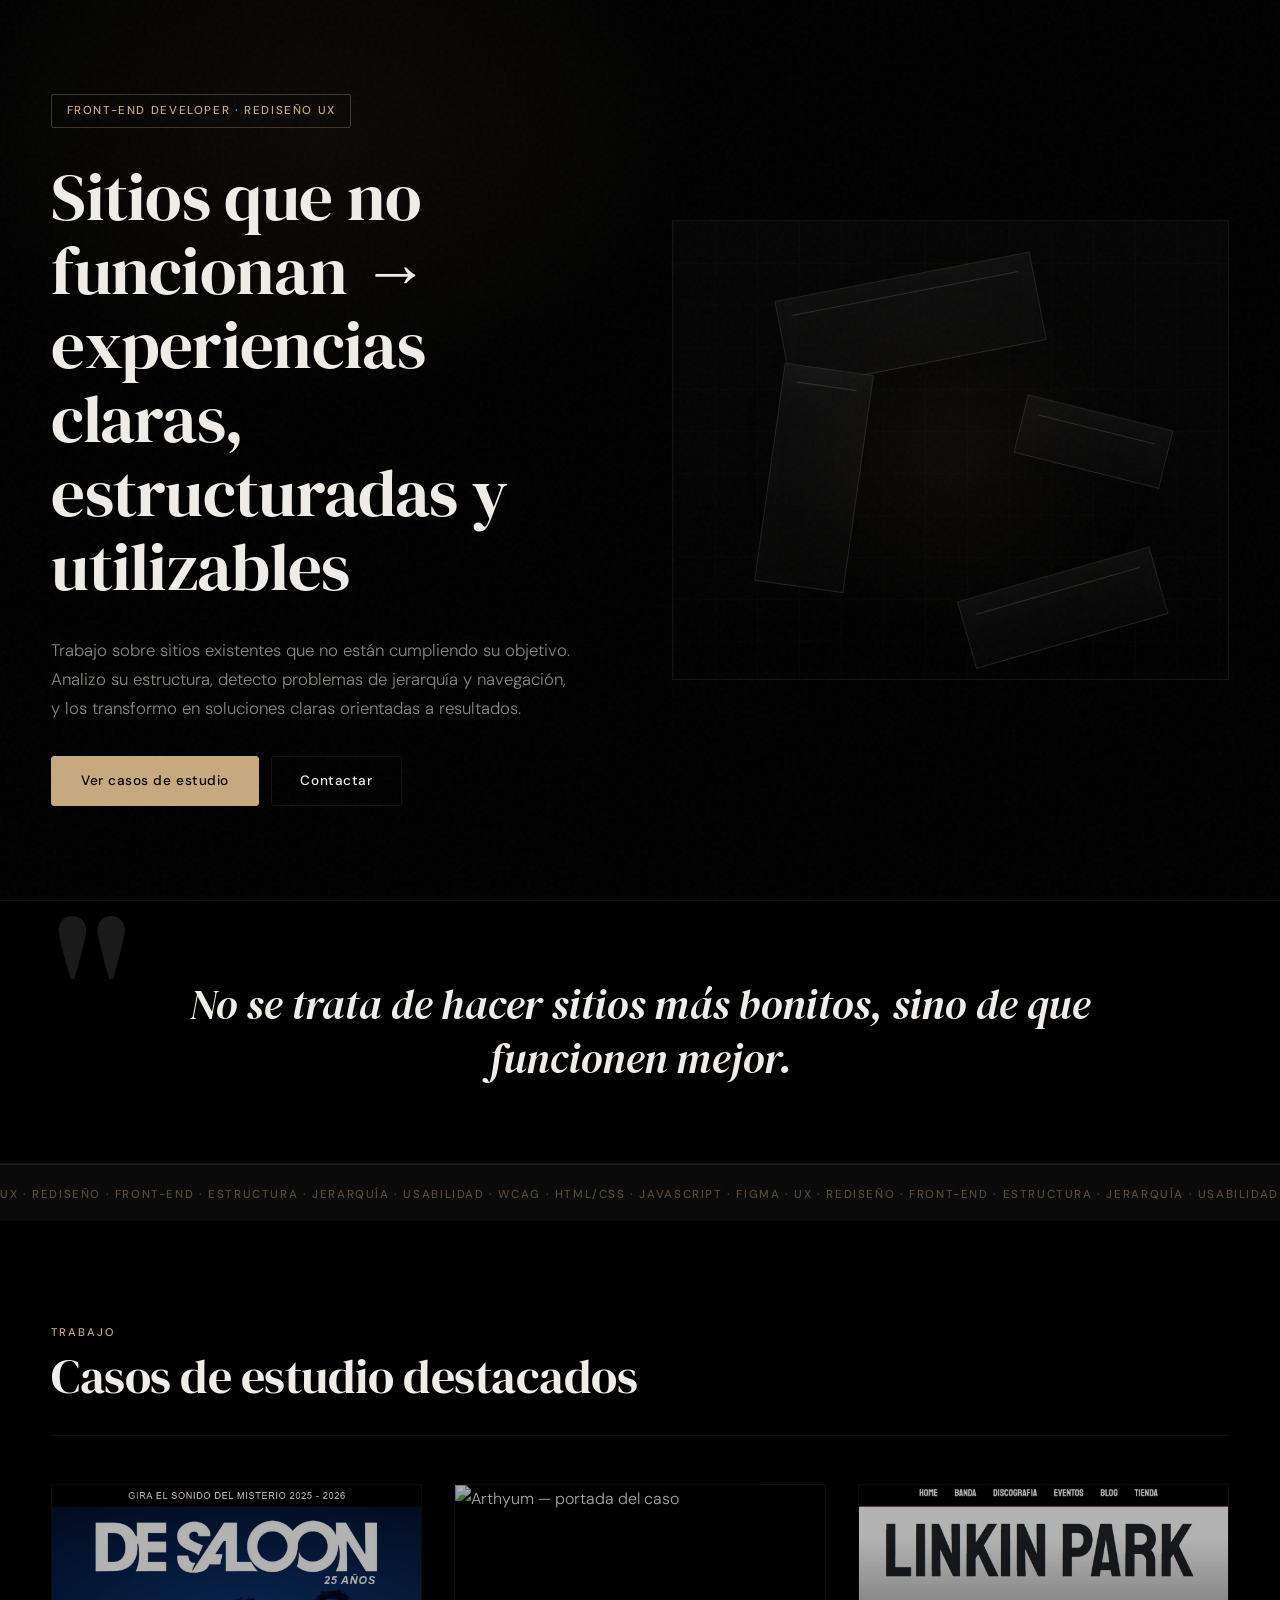
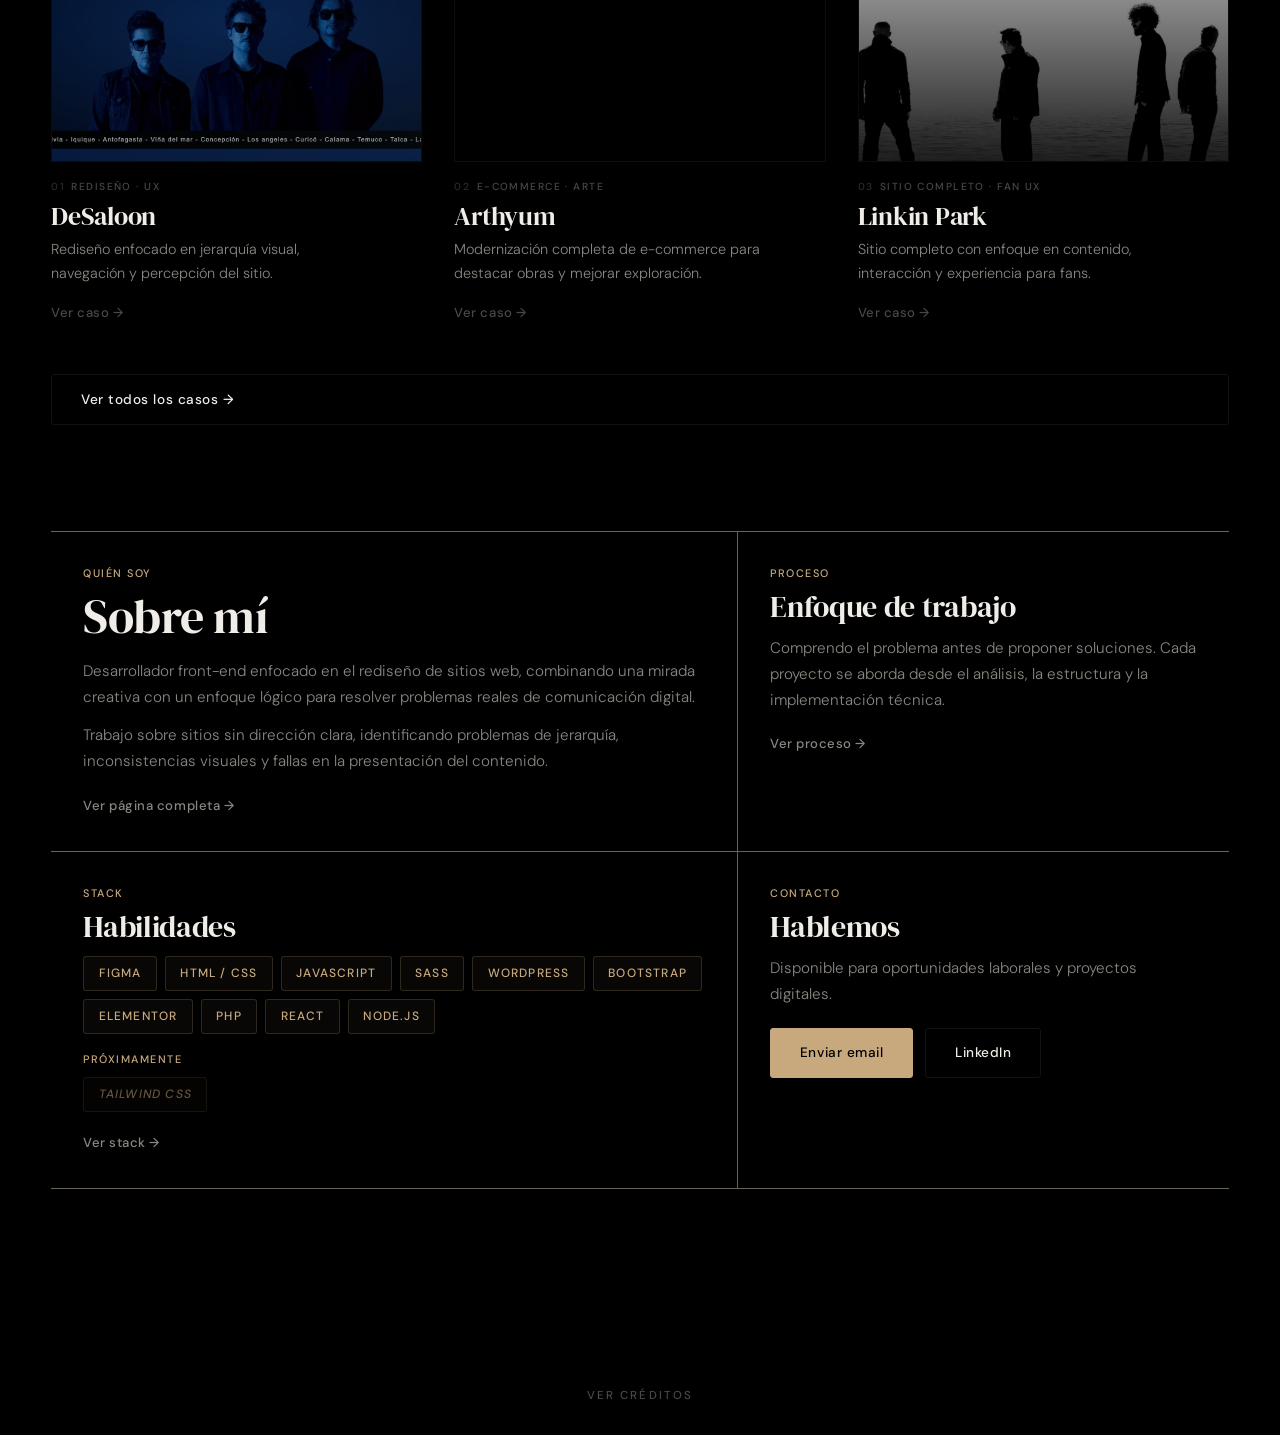
==== commit d60e6579: "zi" ====
--- a/index.html
+++ b/index.html
@@ -189,11 +189,11 @@
                         <li>Bootstrap</li>
                         <li>Elementor</li>
                         <li>PHP</li>
+                        <li>React</li>
+                        <li>Node.js</li>
                     </ul>
                     <span class="card-label" style="margin-top: 1rem; display: block;">Próximamente</span>
                     <ul class="profile-skills-list profile-skills-soon">
-                        <li>React</li>
-                        <li>Node.js</li>
                         <li>Tailwind CSS</li>
                     </ul>
                     <a href="about.html#habilidades" class="card-link">Ver stack →</a>
--- a/assets/css/styles.css
+++ b/assets/css/styles.css
@@ -3,7 +3,7 @@
 /* ── TOKENS ─────────────────────────────────────────── */
 :root {
     --bg: #000000; /* 0d0d0d */
-    --surface: #131313;
+    --surface: #0a0a0a;
     --surface-2: #1a1a1a;
     --border: rgba(255, 255, 255, 0.07);
     --text: #f0ede8;
